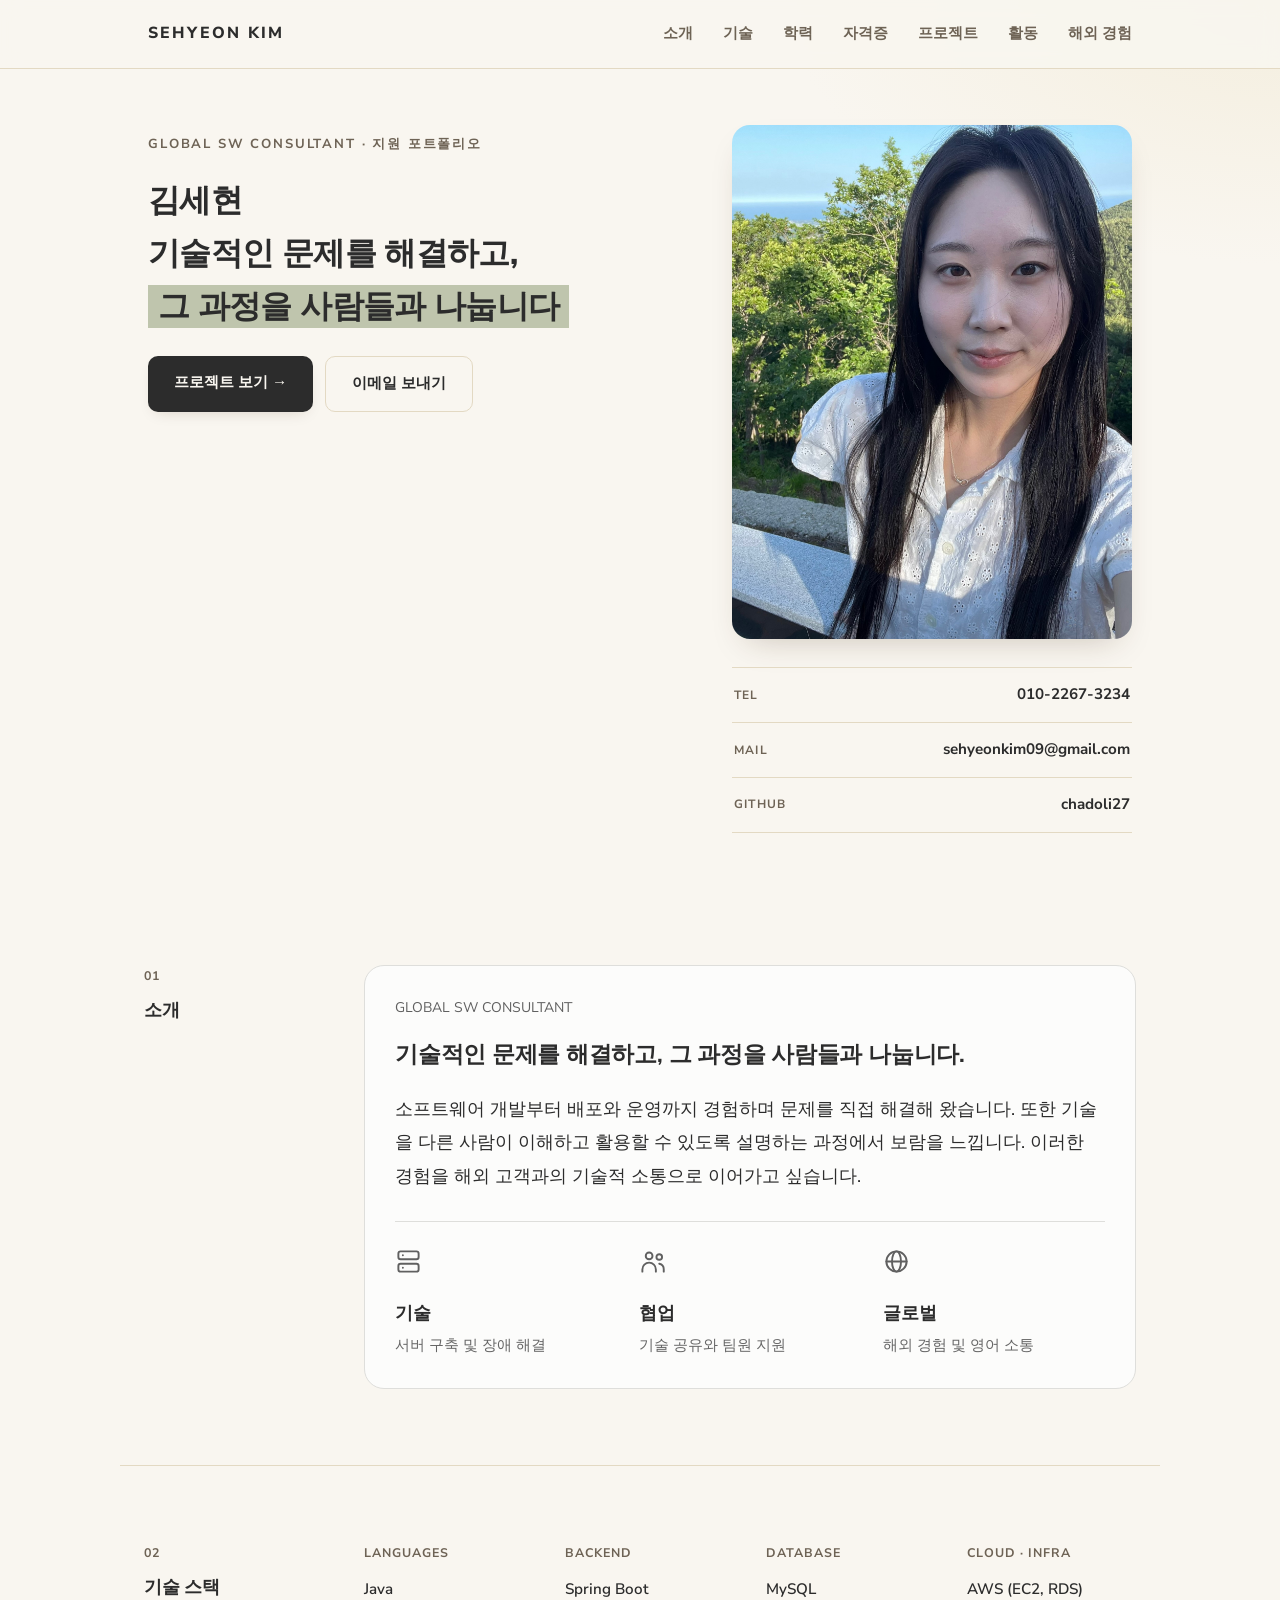
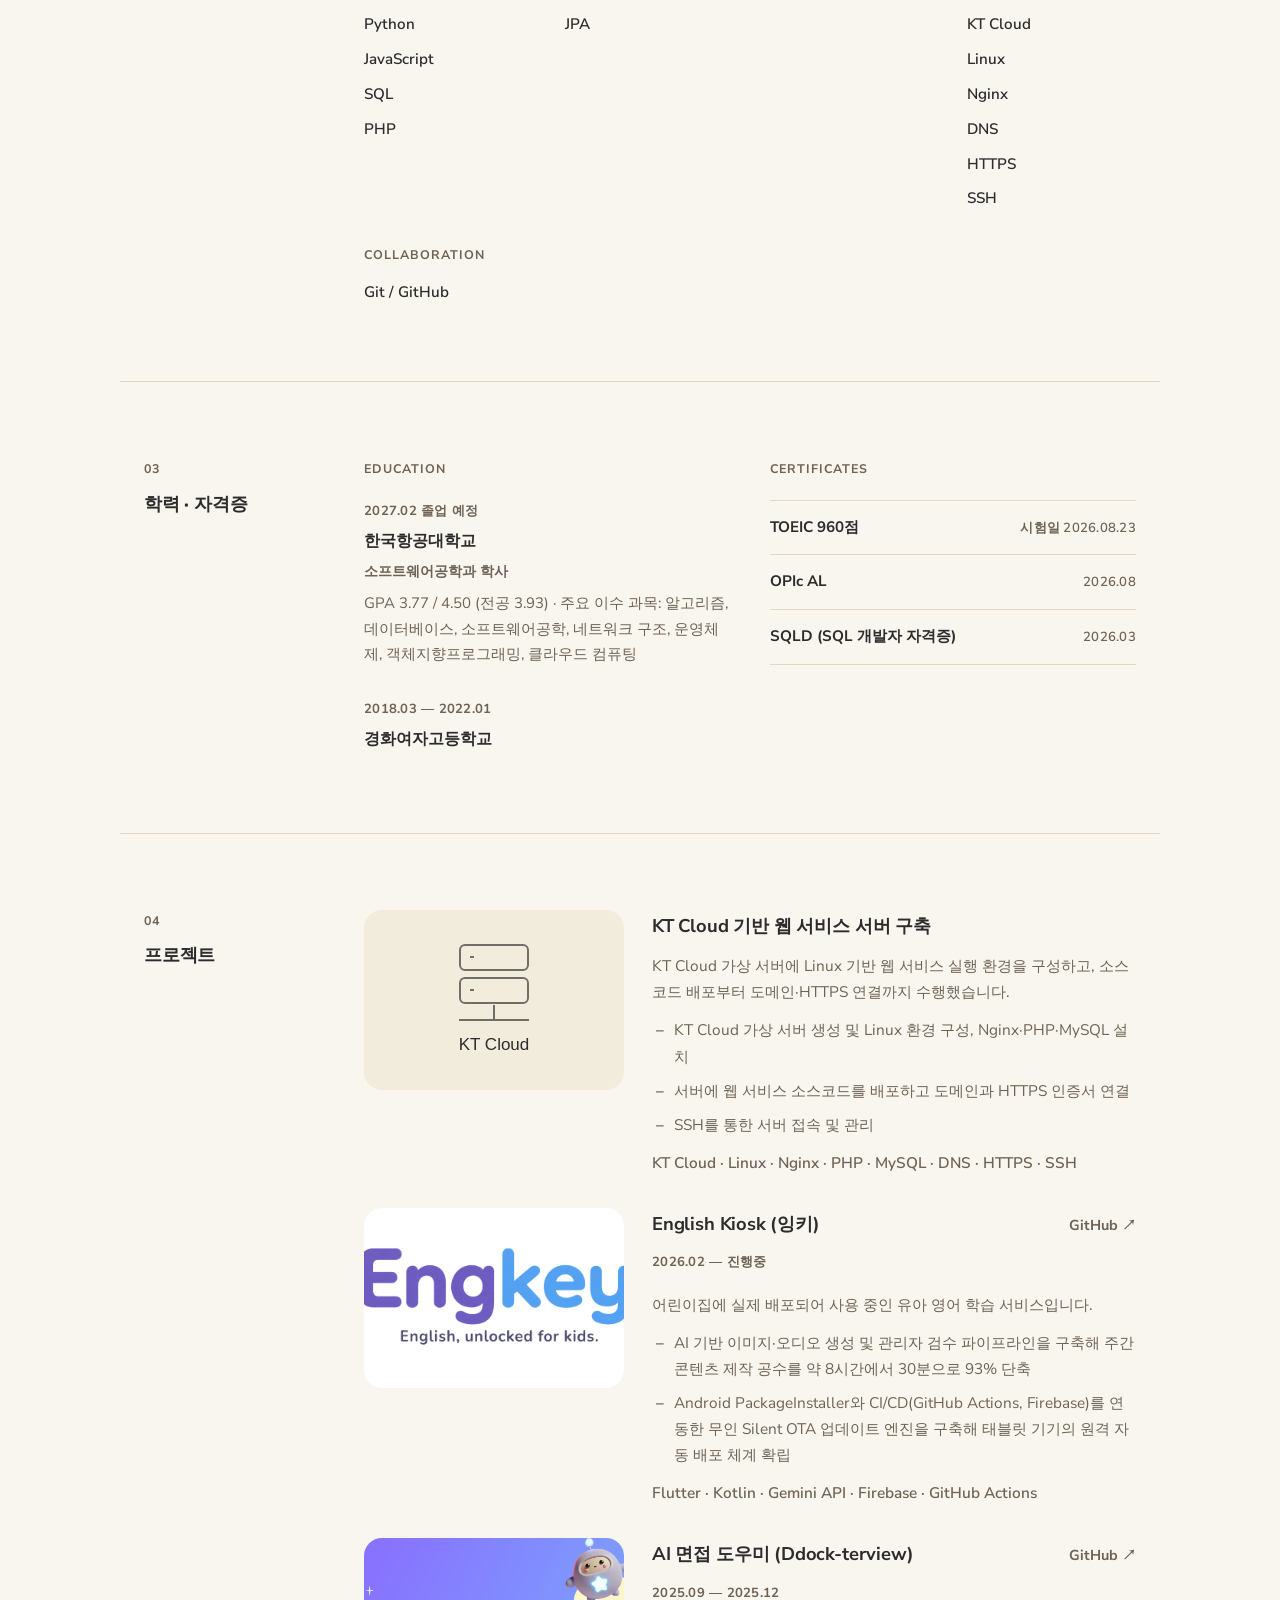
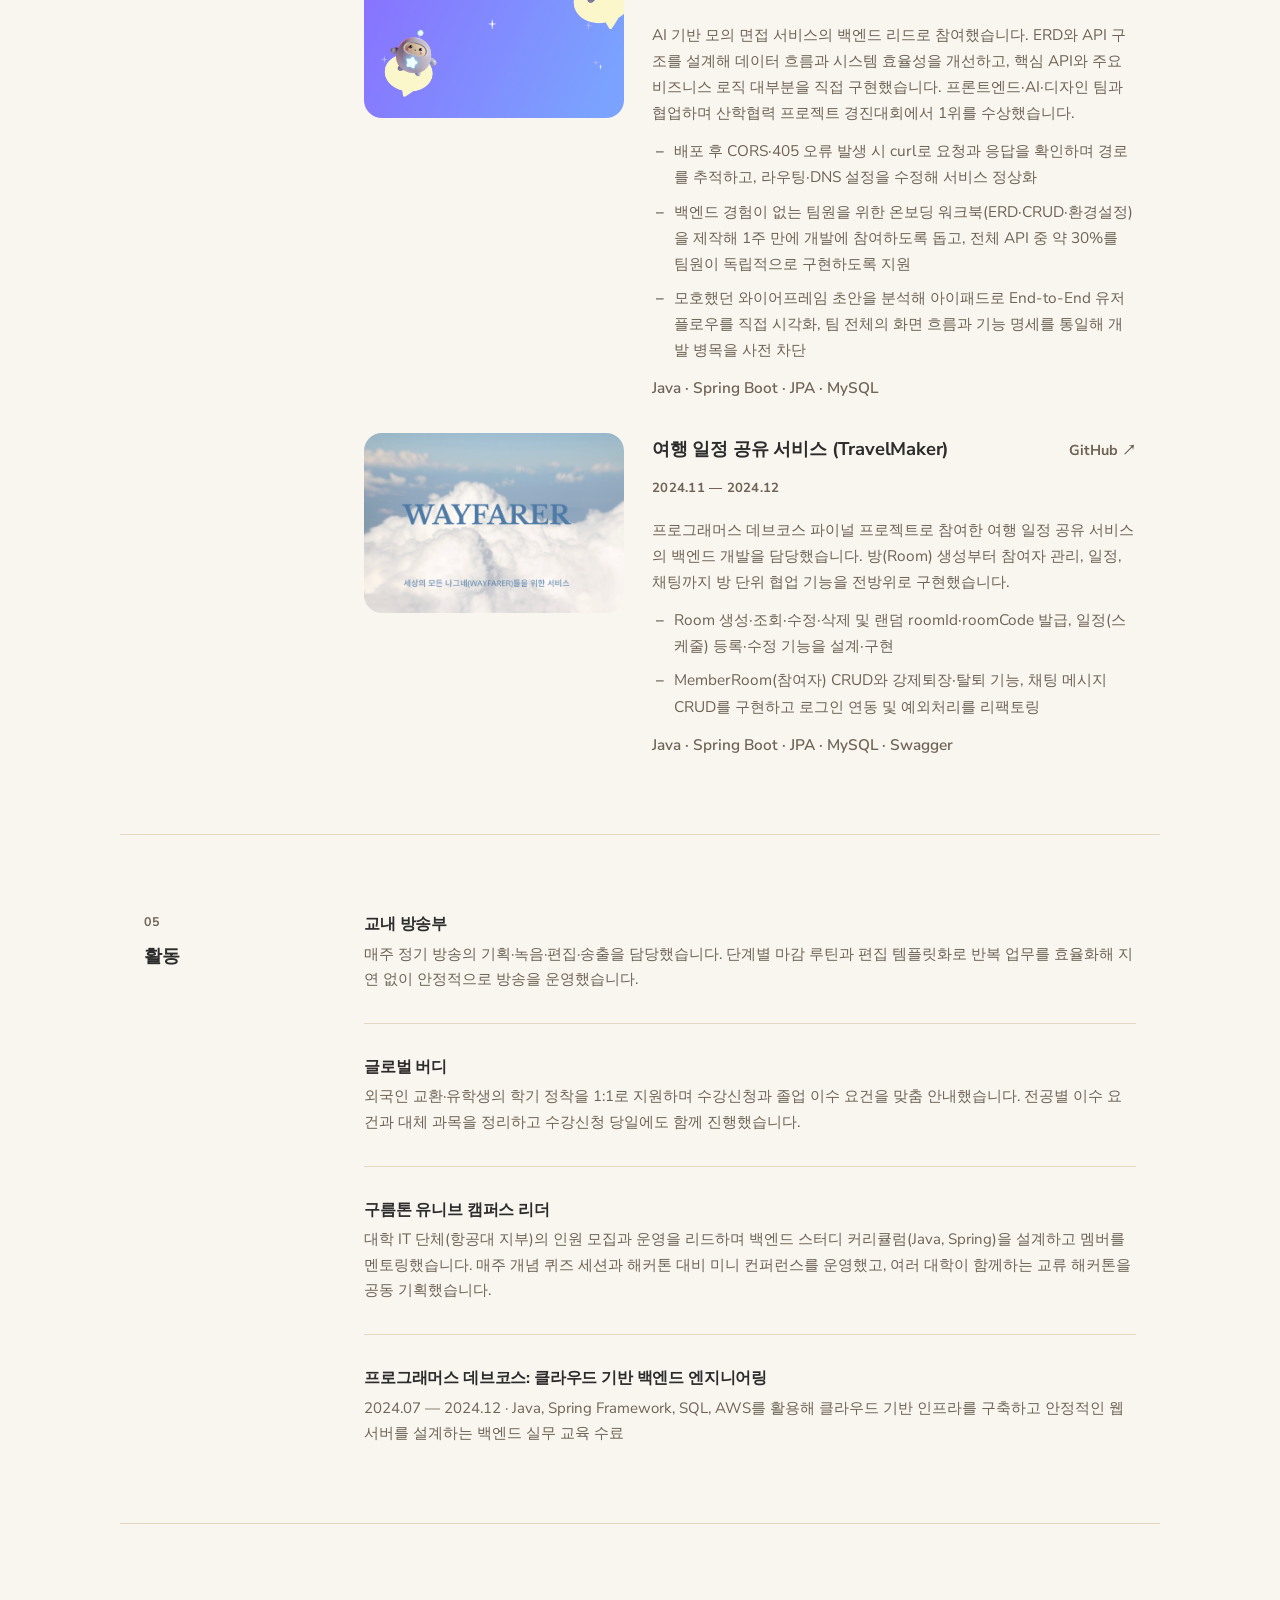
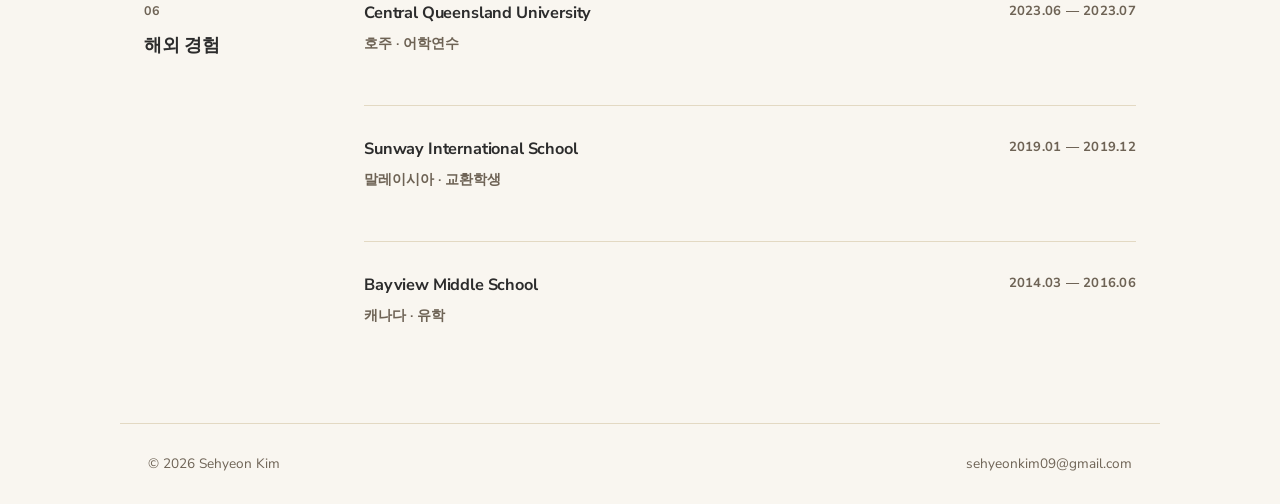
==== fasoo.html @ a84dbda3 "Add KT Cloud server project and prioritize support experience" ====
<!DOCTYPE html>
<html lang="ko">
<head>
<meta charset="UTF-8">
<meta name="viewport" content="width=device-width, initial-scale=1.0">
<title>김세현 | 글로벌 SW컨설턴트 지원 포트폴리오</title>
<meta name="description" content="김세현의 서비스 운영, 장애 해결, 기술 문서화 경험을 소개합니다.">
<meta name="theme-color" content="#F9F6F0">
<link rel="preconnect" href="https://fonts.googleapis.com">
<link rel="preconnect" href="https://fonts.gstatic.com" crossorigin>
<link href="https://fonts.googleapis.com/css2?family=Fraunces:opsz,wght@9..144,400;9..144,500;9..144,600;9..144,700&family=Nunito+Sans:opsz,wght@6..12,400;6..12,600;6..12,700;6..12,800&display=swap" rel="stylesheet">
<link rel="stylesheet" href="css/style.css">
<style>
.hero h1.fasoo-headline { font-size: clamp(1.45rem, 2.5vw, 2rem); line-height: 1.65; word-break: keep-all; }
.fasoo-intro-card { border: 1px solid #dededb; border-radius: 20px; padding: 30px; background: #fcfcfb; }
.fasoo-intro-eyebrow { color: #606060; font-size: 14px; margin: 0 0 18px; }
.fasoo-intro-card h3 { font-size: 23px; line-height: 1.55; margin: 0 0 20px; }
.fasoo-intro-copy { font-size: 18px; line-height: 1.85; margin: 0; }
.fasoo-intro-features { display: grid; grid-template-columns: repeat(3, 1fr); gap: 22px; border-top: 1px solid #dededb; margin-top: 28px; padding-top: 26px; }
.fasoo-intro-features svg { width: 27px; height: 27px; color: #606060; margin-bottom: 14px; }
.fasoo-intro-features h4 { font-size: 18px; margin: 0 0 4px; }
.fasoo-intro-features p { color: #666; font-size: 15px; margin: 0; }
@media (max-width: 600px) {
  .fasoo-intro-card { padding: 22px; }
  .fasoo-intro-card h3 { font-size: 20px; }
  .fasoo-intro-copy { font-size: 16px; }
  .fasoo-intro-features { grid-template-columns: 1fr; gap: 22px; }
  .fasoo-intro-features svg { margin-bottom: 8px; }
}
</style>
</head>
<body>

<header class="site-header">
  <nav class="nav container">
    <a href="#top" class="logo">Sehyeon Kim</a>
    <button class="nav-toggle" id="navToggle" aria-label="메뉴 열기" aria-expanded="false">
      <span></span><span></span><span></span>
    </button>
    <ul class="nav-links" id="navLinks">
      <li><a href="#about">소개</a></li>
      <li><a href="#skills">기술</a></li>
      <li><a href="#education">학력</a></li>
      <li><a href="#certifications">자격증</a></li>
      <li><a href="#projects">프로젝트</a></li>
      
      <li><a href="#activities">활동</a></li>
      <li><a href="#global">해외 경험</a></li>
    </ul>
  </nav>
</header>

<main>

  <section id="top" class="hero container">
    <div class="hero-content">
      <p class="hero-eyebrow">Global SW Consultant · 지원 포트폴리오</p>
      <h1 class="fasoo-headline">김세현<br>기술적인 문제를 해결하고,<br><span class="highlight">그 과정을 사람들과 나눕니다</span></h1>
      <div class="hero-cta">
        <a href="#projects" class="btn btn-primary">프로젝트 보기 →</a>
        <a href="mailto:sehyeonkim09@gmail.com" class="btn btn-outline">이메일 보내기</a>
      </div>
    </div>
    <div class="hero-side">
      <div class="hero-photo" style="aspect-ratio: auto;">
        <img src="assets/profile-fasoo.jpg" alt="김세현 프로필 사진" loading="eager" style="display: block; width: 100%; height: auto;">
      </div>
      <ul class="hero-info-list">
        <li>
          <span class="info-label">Tel</span>
          <span class="info-value"><a href="tel:010-2267-3234">010-2267-3234</a></span>
        </li>
        <li>
          <span class="info-label">Mail</span>
          <span class="info-value"><a href="mailto:sehyeonkim09@gmail.com">sehyeonkim09@gmail.com</a></span>
        </li>
        <li>
          <span class="info-label">GitHub</span>
          <span class="info-value"><a href="https://github.com/chadoli27" target="_blank" rel="noopener">chadoli27</a></span>
        </li>
      </ul>
    </div>
  </section>

  <section id="about" class="section container">
    <div class="section-grid">
      <div class="section-head">
        <span class="section-num">01</span>
        <h2 class="section-title">소개</h2>
      </div>
      <div class="section-body">
        <div class="fasoo-intro-card">
          <p class="fasoo-intro-eyebrow">GLOBAL SW CONSULTANT</p>
          <h3>기술적인 문제를 해결하고, 그 과정을 사람들과 나눕니다.</h3>
          <p class="fasoo-intro-copy">소프트웨어 개발부터 배포와 운영까지 경험하며 문제를 직접 해결해 왔습니다. 또한 기술을 다른 사람이 이해하고 활용할 수 있도록 설명하는 과정에서 보람을 느낍니다. 이러한 경험을 해외 고객과의 기술적 소통으로 이어가고 싶습니다.</p>
          <div class="fasoo-intro-features"><div><svg viewBox="0 0 24 24" fill="none" stroke="currentColor" stroke-width="1.7" stroke-linecap="round" stroke-linejoin="round" aria-hidden="true"><rect x="3" y="3" width="18" height="7" rx="2"/><rect x="3" y="14" width="18" height="7" rx="2"/><path d="M7 6.5h.01M7 17.5h.01"/></svg><h4>기술</h4><p>서버 구축 및 장애 해결</p></div><div><svg viewBox="0 0 24 24" fill="none" stroke="currentColor" stroke-width="1.7" stroke-linecap="round" stroke-linejoin="round" aria-hidden="true"><circle cx="9" cy="7" r="3"/><path d="M3 21v-2a6 6 0 0 1 12 0v2"/><circle cx="18" cy="8" r="2.5"/><path d="M18 14a5 5 0 0 1 4 5v2"/></svg><h4>협업</h4><p>기술 공유와 팀원 지원</p></div><div><svg viewBox="0 0 24 24" fill="none" stroke="currentColor" stroke-width="1.7" stroke-linecap="round" stroke-linejoin="round" aria-hidden="true"><circle cx="12" cy="12" r="9"/><ellipse cx="12" cy="12" rx="4" ry="9"/><path d="M3 12h18"/></svg><h4>글로벌</h4><p>해외 경험 및 영어 소통</p></div></div>
        </div>
      </div>
    </div>
  </section>

  <section id="skills" class="section container">
    <div class="section-grid">
      <div class="section-head">
        <span class="section-num">02</span>
        <h2 class="section-title">기술 스택</h2>
      </div>
      <div class="section-body">
        <div class="skills-columns">
          <div class="skills-category">
            <h3 class="skills-category-title">Languages</h3>
            <ul class="skills-list">
              <li>Java</li>
              <li>Python</li>
              <li>JavaScript</li>
              <li>SQL</li>
              <li>PHP</li>
            </ul>
          </div>

          <div class="skills-category">
            <h3 class="skills-category-title">Backend</h3>
            <ul class="skills-list">
              <li>Spring Boot</li>
              <li>JPA</li>
            </ul>
          </div>

          <div class="skills-category">
            <h3 class="skills-category-title">Database</h3>
            <ul class="skills-list">
              <li>MySQL</li>
            </ul>
          </div>

          <div class="skills-category">
            <h3 class="skills-category-title">Cloud · Infra</h3>
            <ul class="skills-list">
              <li>AWS (EC2, RDS)</li>
              <li>KT Cloud</li>
              <li>Linux</li>
              <li>Nginx</li>
              <li>DNS</li>
              <li>HTTPS</li>
              <li>SSH</li>
            </ul>
          </div>

          <div class="skills-category">
            <h3 class="skills-category-title">Collaboration</h3>
            <ul class="skills-list">
              <li>Git / GitHub</li>
            </ul>
          </div>
        </div>
      </div>
    </div>
  </section>

  <section id="education" class="section container">
    <div class="section-grid">
      <div class="section-head">
        <span class="section-num">03</span>
        <h2 class="section-title">학력 · 자격증</h2>
      </div>
      <div class="section-body">
        <div class="two-col-grid">
          <div class="two-col-item">
            <h3 class="subsection-title">Education</h3>
            <ul class="simple-list">
              <li class="simple-item">
                <div class="item-date">2027.02 졸업 예정</div>
                <h4>한국항공대학교</h4>
                <p class="item-role">소프트웨어공학과 학사</p>
                <p>GPA 3.77 / 4.50 (전공 3.93) · 주요 이수 과목: 알고리즘, 데이터베이스, 소프트웨어공학, 네트워크 구조, 운영체제, 객체지향프로그래밍, 클라우드 컴퓨팅</p>
              </li>
              <li class="simple-item">
                <div class="item-date">2018.03 — 2022.01</div>
                <h4>경화여자고등학교</h4>
              </li>
            </ul>
          </div>

          <div id="certifications" class="two-col-item">
            <h3 class="subsection-title">Certificates</h3>
            <ul class="cert-list">
              <li>
                <span>TOEIC 960점</span>
                <span class="item-date">시험일 2026.08.23</span>
              </li>
              <li>
                <span>OPIc AL</span>
                <span class="item-date">2026.08</span>
              </li>
              <li>
                <span>SQLD (SQL 개발자 자격증)</span>
                <span class="item-date">2026.03</span>
              </li>
            </ul>
          </div>
        </div>
      </div>
    </div>
  </section>

  <section id="projects" class="section container">
    <div class="section-grid">
      <div class="section-head">
        <span class="section-num">04</span>
        <h2 class="section-title">프로젝트</h2>
      </div>
      <div class="section-body">
        <div class="project-grid">

          <article class="project-card">
            <div class="project-thumb">
              <svg viewBox="0 0 260 180" width="100%" height="100%" role="img" aria-label="KT Cloud 웹 서비스 서버 구축">
                <g fill="none" stroke="currentColor" stroke-width="2" opacity=".65">
                  <rect x="96" y="35" width="68" height="25" rx="5"/><rect x="96" y="68" width="68" height="25" rx="5"/>
                  <path d="M106 47h4m-4 33h4M130 95v15m-35 0h70"/>
                </g>
                <text x="130" y="140" text-anchor="middle" fill="currentColor" font-family="sans-serif" font-size="17">KT Cloud</text>
              </svg>
            </div>
            <div class="project-body">
              <div class="project-head">
                <h3>KT Cloud 기반 웹 서비스 서버 구축</h3>
              </div>
              <p>KT Cloud 가상 서버에 Linux 기반 웹 서비스 실행 환경을 구성하고, 소스코드 배포부터 도메인·HTTPS 연결까지 수행했습니다.</p>
              <ul class="detail-list">
                <li>KT Cloud 가상 서버 생성 및 Linux 환경 구성, Nginx·PHP·MySQL 설치</li>
                <li>서버에 웹 서비스 소스코드를 배포하고 도메인과 HTTPS 인증서 연결</li>
                <li>SSH를 통한 서버 접속 및 관리</li>
              </ul>
              <p class="project-tags">KT Cloud · Linux · Nginx · PHP · MySQL · DNS · HTTPS · SSH</p>
            </div>
          </article>


          <article class="project-card">
            <div class="project-thumb">
              <img src="assets/잉키로고.png" alt="Engkey(잉키) 로고" loading="lazy">
            </div>
            <div class="project-body">
              <div class="project-head">
                <h3>English Kiosk (잉키)</h3>
                <a href="https://github.com/skim170/ENGLISH-KIOSK" class="project-link" target="_blank" rel="noopener">GitHub ↗</a>
              </div>
              <span class="item-date">2026.02 — 진행중</span>
              <p>
                어린이집에 실제 배포되어 사용 중인 유아 영어 학습 서비스입니다.
              </p>
              <ul class="detail-list">
                <li>AI 기반 이미지·오디오 생성 및 관리자 검수 파이프라인을 구축해 주간 콘텐츠 제작 공수를 약 8시간에서 30분으로 93% 단축</li>
                <li>Android PackageInstaller와 CI/CD(GitHub Actions, Firebase)를 연동한 무인 Silent OTA 업데이트 엔진을 구축해 태블릿 기기의 원격 자동 배포 체계 확립</li>
              </ul>
              <p class="project-tags">Flutter · Kotlin · Gemini API · Firebase · GitHub Actions</p>
            </div>
          </article>

          <article class="project-card">
            <div class="project-thumb">
              <img src="assets/똑터뷰썸네일.png" alt="Ddock-terview" loading="lazy">
            </div>
            <div class="project-body">
              <div class="project-head">
                <h3>AI 면접 도우미 (Ddock-terview)</h3>
                <a href="https://github.com/AI-interview-kau/ddock-terview-backend" class="project-link" target="_blank" rel="noopener">GitHub ↗</a>
              </div>
              <span class="item-date">2025.09 — 2025.12</span>
              <p>
                AI 기반 모의 면접 서비스의 백엔드 리드로 참여했습니다. ERD와 API 구조를 설계해 데이터 흐름과 시스템 효율성을 개선하고,
                핵심 API와 주요 비즈니스 로직 대부분을 직접 구현했습니다. 프론트엔드·AI·디자인 팀과 협업하며 산학협력 프로젝트 경진대회에서 1위를 수상했습니다.
              </p>
              <ul class="detail-list">
                <li>배포 후 CORS·405 오류 발생 시 curl로 요청과 응답을 확인하며 경로를 추적하고, 라우팅·DNS 설정을 수정해 서비스 정상화</li>
                <li>백엔드 경험이 없는 팀원을 위한 온보딩 워크북(ERD·CRUD·환경설정)을 제작해 1주 만에 개발에 참여하도록 돕고, 전체 API 중 약 30%를 팀원이 독립적으로 구현하도록 지원</li>
                <li>모호했던 와이어프레임 초안을 분석해 아이패드로 End-to-End 유저플로우를 직접 시각화, 팀 전체의 화면 흐름과 기능 명세를 통일해 개발 병목을 사전 차단</li>
              </ul>
              <p class="project-tags">Java · Spring Boot · JPA · MySQL</p>
            </div>
          </article>

          <article class="project-card">
            <div class="project-thumb">
              <img src="assets/travelmaker-thumb.png" alt="TravelMaker" loading="lazy">
            </div>
            <div class="project-body">
              <div class="project-head">
                <h3>여행 일정 공유 서비스 (TravelMaker)</h3>
                <a href="https://github.com/prgrms-web-devcourse-final-project/WEB1_2_TravelMaker_BE" class="project-link" target="_blank" rel="noopener">GitHub ↗</a>
              </div>
              <span class="item-date">2024.11 — 2024.12</span>
              <p>
                프로그래머스 데브코스 파이널 프로젝트로 참여한 여행 일정 공유 서비스의 백엔드 개발을 담당했습니다.
                방(Room) 생성부터 참여자 관리, 일정, 채팅까지 방 단위 협업 기능을 전방위로 구현했습니다.
              </p>
              <ul class="detail-list">
                <li>Room 생성·조회·수정·삭제 및 랜덤 roomId·roomCode 발급, 일정(스케줄) 등록·수정 기능을 설계·구현</li>
                <li>MemberRoom(참여자) CRUD와 강제퇴장·탈퇴 기능, 채팅 메시지 CRUD를 구현하고 로그인 연동 및 예외처리를 리팩토링</li>
              </ul>
              <p class="project-tags">Java · Spring Boot · JPA · MySQL · Swagger</p>
            </div>
          </article>

        </div>
      </div>
    </div>
  </section>



  <section id="activities" class="section container">
    <div class="section-grid">
      <div class="section-head">
        <span class="section-num">05</span>
        <h2 class="section-title">활동</h2>
      </div>
      <div class="section-body">
        <ul class="simple-list divided">
          <li class="simple-item">
            <h3>교내 방송부</h3>
            <p>매주 정기 방송의 기획·녹음·편집·송출을 담당했습니다. 단계별 마감 루틴과 편집 템플릿화로 반복 업무를 효율화해 지연 없이 안정적으로 방송을 운영했습니다.</p>
          </li>
          <li class="simple-item">
            <h3>글로벌 버디</h3>
            <p>외국인 교환·유학생의 학기 정착을 1:1로 지원하며 수강신청과 졸업 이수 요건을 맞춤 안내했습니다. 전공별 이수 요건과 대체 과목을 정리하고 수강신청 당일에도 함께 진행했습니다.</p>
          </li>

          <li class="simple-item">
            <h3>구름톤 유니브 캠퍼스 리더</h3>
            <p>대학 IT 단체(항공대 지부)의 인원 모집과 운영을 리드하며 백엔드 스터디 커리큘럼(Java, Spring)을 설계하고 멤버를 멘토링했습니다. 매주 개념 퀴즈 세션과 해커톤 대비 미니 컨퍼런스를 운영했고, 여러 대학이 함께하는 교류 해커톤을 공동 기획했습니다.</p>
          </li>
          <li class="simple-item">
            <h3>프로그래머스 데브코스: 클라우드 기반 백엔드 엔지니어링</h3>
            <p>2024.07 — 2024.12 · Java, Spring Framework, SQL, AWS를 활용해 클라우드 기반 인프라를 구축하고 안정적인 웹 서버를 설계하는 백엔드 실무 교육 수료</p>
          </li>
        </ul>
      </div>
    </div>
  </section>

  <section id="global" class="section container">
    <div class="section-grid">
      <div class="section-head">
        <span class="section-num">06</span>
        <h2 class="section-title">해외 경험</h2>
      </div>
      <div class="section-body">
        <ul class="simple-list divided">
          <li class="simple-item">
            <div class="item-head">
              <div>
                <h3>Central Queensland University</h3>
                <p class="item-role">호주 · 어학연수</p>
              </div>
              <span class="item-date">2023.06 — 2023.07</span>
            </div>
          </li>
          <li class="simple-item">
            <div class="item-head">
              <div>
                <h3>Sunway International School</h3>
                <p class="item-role">말레이시아 · 교환학생</p>
              </div>
              <span class="item-date">2019.01 — 2019.12</span>
            </div>
          </li>
          <li class="simple-item">
            <div class="item-head">
              <div>
                <h3>Bayview Middle School</h3>
                <p class="item-role">캐나다 · 유학</p>
              </div>
              <span class="item-date">2014.03 — 2016.06</span>
            </div>
          </li>
        </ul>
      </div>
    </div>
  </section>

</main>

<footer class="site-footer container">
  <p>&copy; <span id="year"></span> Sehyeon Kim</p>
  <a href="mailto:sehyeonkim09@gmail.com">sehyeonkim09@gmail.com</a>
</footer>

<script src="js/script.js"></script>
</body>
</html>
---- css/style.css ----
:root {
  /* Organic Modern & Botanical palette */
  --bg: #F9F6F0;             /* oatmeal / ivory */
  --bg-soft: #F2ECDD;        /* deeper oatmeal for alt surfaces */
  --card-bg: #FFFEFA;
  --wood: #8B5A2B;           /* oak / walnut */
  --wood-dark: #6B4420;
  --wood-deep: #40290F;      /* deep walnut for footer */
  --sage: #556B2F;           /* olive / sage */
  --sage-light: #77874A;
  --text: #2C2C2C;           /* charcoal */
  --text-muted: #6E6355;     /* warm charcoal-brown for secondary text */
  --border: #E3D9C3;         /* warm tan hairline */
  --cream: #FBF8F1;
  --shadow: 0 14px 34px -16px rgba(64, 41, 15, 0.28);
  --shadow-sm: 0 6px 16px -8px rgba(64, 41, 15, 0.22);
  --radius-lg: 24px;
  --radius: 18px;
  --radius-sm: 10px;
  --max-width: 1040px;
  --font-serif: "Fraunces", "Noto Serif KR", ui-serif, Georgia, serif;
  --font-sans: "Nunito Sans", "Pretendard", -apple-system, BlinkMacSystemFont, "Segoe UI", Roboto, sans-serif;
}

* { box-sizing: border-box; }

html { scroll-behavior: smooth; }

body {
  margin: 0;
  font-family: var(--font-sans);
  background:
    radial-gradient(1100px 520px at 12% -8%, #FDFAF3 0%, transparent 60%),
    radial-gradient(900px 480px at 100% 0%, #F4EEDE 0%, transparent 55%),
    var(--bg);
  color: var(--text);
  line-height: 1.7;
  -webkit-font-smoothing: antialiased;
}

::selection {
  background: var(--sage);
  color: var(--cream);
}

::-webkit-scrollbar { width: 11px; }
::-webkit-scrollbar-track { background: var(--bg); }
::-webkit-scrollbar-thumb {
  background: #D9CBA9;
  border-radius: 999px;
  border: 3px solid var(--bg);
}
::-webkit-scrollbar-thumb:hover { background: var(--wood); }

.container {
  max-width: var(--max-width);
  margin: 0 auto;
  padding: 0 28px;
}

a { color: inherit; text-decoration: none; }

h1, h2, h3 {
  font-family: var(--font-sans);
  font-weight: 700;
  letter-spacing: -0.01em;
  color: var(--text);
}

/* Header / Nav */
.site-header {
  position: sticky;
  top: 0;
  z-index: 100;
  background: color-mix(in srgb, var(--bg) 88%, transparent);
  backdrop-filter: blur(10px);
  border-bottom: 1px solid var(--border);
}

.nav {
  display: flex;
  align-items: center;
  justify-content: space-between;
  height: 68px;
}

.logo {
  font-family: var(--font-sans);
  font-weight: 800;
  font-size: 1rem;
  letter-spacing: 0.14em;
  text-transform: uppercase;
  color: var(--text);
}

.nav-links {
  list-style: none;
  display: flex;
  gap: 30px;
  margin: 0;
  padding: 0;
}

.nav-links a {
  position: relative;
  color: var(--text-muted);
  font-weight: 600;
  font-size: 0.92rem;
  padding-bottom: 3px;
  transition: color 0.2s ease;
}

.nav-links a::after {
  content: "";
  position: absolute;
  left: 0;
  right: 100%;
  bottom: -2px;
  height: 2px;
  background: var(--sage);
  border-radius: 999px;
  transition: right 0.25s ease;
}

.nav-links a:hover { color: var(--sage); }
.nav-links a:hover::after { right: 0; }

.nav-toggle {
  display: none;
  flex-direction: column;
  gap: 5px;
  background: none;
  border: none;
  cursor: pointer;
  padding: 8px;
}

.nav-toggle span {
  width: 22px;
  height: 2px;
  border-radius: 2px;
  background: var(--wood-dark);
}

/* Hero */
.hero {
  display: grid;
  grid-template-columns: minmax(0, 1fr) minmax(260px, 400px);
  align-items: start;
  gap: 56px;
  padding-top: 56px;
  padding-bottom: 56px;
}

.hero-content { max-width: 620px; padding-top: 8px; }

.hero-side {
  display: flex;
  flex-direction: column;
  gap: 28px;
}

.hero-photo {
  width: 100%;
  aspect-ratio: 4 / 5;
  border-radius: var(--radius);
  overflow: hidden;
  box-shadow: var(--shadow);
}

.hero-photo img {
  width: 100%;
  height: 100%;
  object-fit: cover;
  object-position: center 15%;
}

.hero-eyebrow {
  display: block;
  color: var(--text-muted);
  text-transform: uppercase;
  letter-spacing: 0.14em;
  font-size: 0.82rem;
  font-weight: 700;
  margin: 0 0 20px;
}

.hero h1 {
  font-family: var(--font-sans);
  font-size: clamp(2.6rem, 6vw, 4.1rem);
  font-weight: 800;
  line-height: 1.1;
  letter-spacing: -0.02em;
  margin: 0 0 22px;
}

.hero h1 .highlight {
  background: color-mix(in srgb, var(--sage) 35%, transparent);
  padding: 0 10px;
  box-decoration-break: clone;
  -webkit-box-decoration-break: clone;
}

.hero-subtitle {
  color: var(--text-muted);
  font-size: 1.05rem;
  max-width: 460px;
  margin: 0 0 32px;
}

.hero-info-list {
  list-style: none;
  margin: 0;
  padding: 0;
  border-top: 1px solid var(--border);
}

.hero-info-list li {
  display: flex;
  align-items: center;
  justify-content: space-between;
  gap: 12px;
  padding: 14px 2px;
  border-bottom: 1px solid var(--border);
}

.info-label {
  color: var(--text-muted);
  text-transform: uppercase;
  letter-spacing: 0.1em;
  font-size: 0.75rem;
  font-weight: 700;
}

.info-value {
  font-weight: 700;
  font-size: 0.95rem;
}

.info-value a { transition: color 0.2s ease; }
.info-value a:hover { color: var(--sage); }

.hero-cta {
  display: flex;
  gap: 12px;
  flex-wrap: wrap;
}

.btn {
  display: inline-block;
  padding: 14px 26px;
  border-radius: var(--radius-sm);
  font-weight: 700;
  font-size: 0.95rem;
  transition: transform 0.2s ease, background 0.2s ease, box-shadow 0.2s ease, border-color 0.2s ease;
}

.btn:hover { transform: translateY(-2px); }

.btn-primary {
  background: var(--text);
  color: var(--bg);
  box-shadow: var(--shadow-sm);
}

.btn-primary:hover {
  background: var(--wood-dark);
}

.btn-outline {
  background: transparent;
  color: var(--text);
  border: 1px solid var(--border);
}

.btn-outline:hover {
  border-color: var(--text);
}

/* Sections */
.section {
  padding: 76px 24px;
  position: relative;
}

.section + .section {
  border-top: 1px solid var(--border);
}

.section-grid {
  display: grid;
  grid-template-columns: minmax(120px, 180px) 1fr;
  gap: 40px;
  align-items: start;
}

.section-num {
  display: block;
  color: var(--text-muted);
  font-size: 0.78rem;
  font-weight: 700;
  letter-spacing: 0.1em;
  margin-bottom: 8px;
}

.section-title {
  margin: 0;
  font-size: 1.15rem;
  font-weight: 800;
}

.about-text {
  color: var(--text-muted);
  max-width: 640px;
  font-size: 1.05rem;
}

/* Skills */
.skills-columns {
  display: grid;
  grid-template-columns: repeat(auto-fit, minmax(150px, 1fr));
  gap: 32px;
  align-items: start;
}

.skills-category-title {
  font-size: 0.78rem;
  font-weight: 700;
  letter-spacing: 0.08em;
  text-transform: uppercase;
  color: var(--text-muted);
  margin: 0 0 14px;
}

.skills-list {
  list-style: none;
  display: flex;
  flex-direction: column;
  gap: 9px;
  margin: 0;
  padding: 0;
  font-weight: 600;
  font-size: 0.95rem;
  color: var(--text);
}

/* Projects */
.project-grid {
  display: flex;
  flex-direction: column;
  gap: 32px;
}

.project-card {
  display: flex;
  gap: 28px;
}

.project-thumb {
  width: 260px;
  height: 180px;
  flex-shrink: 0;
  border-radius: var(--radius);
  overflow: hidden;
  background: var(--bg-soft);
}

.project-thumb img {
  width: 100%;
  height: 100%;
  object-fit: cover;
}

.project-body {
  display: flex;
  flex-direction: column;
  gap: 12px;
  flex: 1;
  min-width: 0;
}

.project-head {
  display: flex;
  align-items: baseline;
  justify-content: space-between;
  gap: 16px;
  flex-wrap: wrap;
}

.project-head h3 {
  margin: 0;
  font-size: 1.15rem;
}

.project-link {
  font-size: 0.9rem;
  font-weight: 700;
  color: var(--text-muted);
  white-space: nowrap;
  transition: color 0.2s ease;
}

.project-link:hover { color: var(--sage); }

.project-body p {
  color: var(--text-muted);
  font-size: 0.96rem;
  margin: 0;
}

.project-tags {
  color: var(--text-muted);
  font-size: 0.86rem;
  font-weight: 600;
  margin: 4px 0 0;
}

/* Two-column layout (education & certifications) */
.two-col-grid {
  display: grid;
  grid-template-columns: repeat(auto-fit, minmax(260px, 1fr));
  gap: 40px;
  align-items: start;
}

.subsection-title {
  font-size: 0.78rem;
  font-weight: 700;
  letter-spacing: 0.08em;
  text-transform: uppercase;
  color: var(--text-muted);
  margin: 0 0 20px;
}

/* Simple list (education, experience, activities, global) */
.simple-list {
  list-style: none;
  margin: 0;
  padding: 0;
  display: flex;
  flex-direction: column;
  gap: 30px;
}

.simple-list.divided > li {
  padding-bottom: 30px;
  border-bottom: 1px solid var(--border);
}

.simple-list.divided > li:last-child {
  padding-bottom: 0;
  border-bottom: none;
}

.item-date {
  display: block;
  color: var(--text-muted);
  font-weight: 700;
  font-size: 0.82rem;
  letter-spacing: 0.02em;
  margin-bottom: 6px;
  white-space: nowrap;
}

.simple-item h3, .simple-item h4 {
  margin: 0 0 3px;
  font-size: 1.02rem;
}

.item-role {
  color: var(--text-muted);
  font-size: 0.9rem;
  margin: 0 0 8px;
  font-weight: 600;
}

.simple-item > p:not(.item-role) {
  color: var(--text-muted);
  margin: 0;
  font-size: 0.94rem;
}

.item-head {
  display: flex;
  align-items: flex-start;
  justify-content: space-between;
  gap: 16px;
  flex-wrap: wrap;
  margin-bottom: 12px;
}

.item-head .item-date { margin-bottom: 0; }

/* Certificates */
.cert-list {
  list-style: none;
  margin: 0;
  padding: 0;
  border-top: 1px solid var(--border);
}

.cert-list li {
  display: flex;
  align-items: baseline;
  justify-content: space-between;
  gap: 12px;
  padding: 14px 0;
  border-bottom: 1px solid var(--border);
  font-weight: 700;
  font-size: 0.95rem;
}

.cert-list .item-date {
  margin-bottom: 0;
  font-weight: 600;
}

.detail-list {
  color: var(--text-muted);
  font-size: 0.96rem;
  margin: 0;
  padding-left: 4px;
  list-style: none;
  display: flex;
  flex-direction: column;
  gap: 8px;
}

.detail-list li {
  padding-left: 18px;
  position: relative;
}

.detail-list li::before {
  content: "–";
  position: absolute;
  left: 0;
  top: 0;
  color: var(--text-muted);
  font-weight: 700;
}

/* Footer */
.site-footer {
  display: flex;
  align-items: center;
  justify-content: space-between;
  flex-wrap: wrap;
  gap: 12px;
  padding: 28px;
  border-top: 1px solid var(--border);
  color: var(--text-muted);
  font-size: 0.85rem;
}

.site-footer p { margin: 0; }

.site-footer a { transition: color 0.2s ease; }
.site-footer a:hover { color: var(--sage); }

/* Mobile */
@media (max-width: 640px) {
  .nav-toggle { display: flex; }

  .nav-links {
    position: absolute;
    top: 68px;
    left: 0;
    right: 0;
    background: var(--bg);
    border-bottom: 1px solid var(--border);
    flex-direction: column;
    gap: 0;
    display: none;
  }

  .nav-links.open { display: flex; }

  .nav-links li { width: 100%; }

  .nav-links a {
    display: block;
    padding: 16px 24px;
    border-top: 1px solid var(--border);
  }

  .nav-links a::after { display: none; }

  .hero {
    grid-template-columns: 1fr;
    padding-top: 32px;
    gap: 32px;
  }

  .hero-side { order: -1; }

  .hero-photo { aspect-ratio: 16 / 11; }

  .section { padding: 56px 20px; }

  .section-grid { grid-template-columns: 1fr; gap: 16px; }

  .section-head { display: flex; align-items: baseline; gap: 10px; }

  .section-num { margin-bottom: 0; }

  .project-card { flex-direction: column; }

  .project-thumb { width: 100%; height: 200px; }

  .site-footer { padding: 24px 20px; }
}
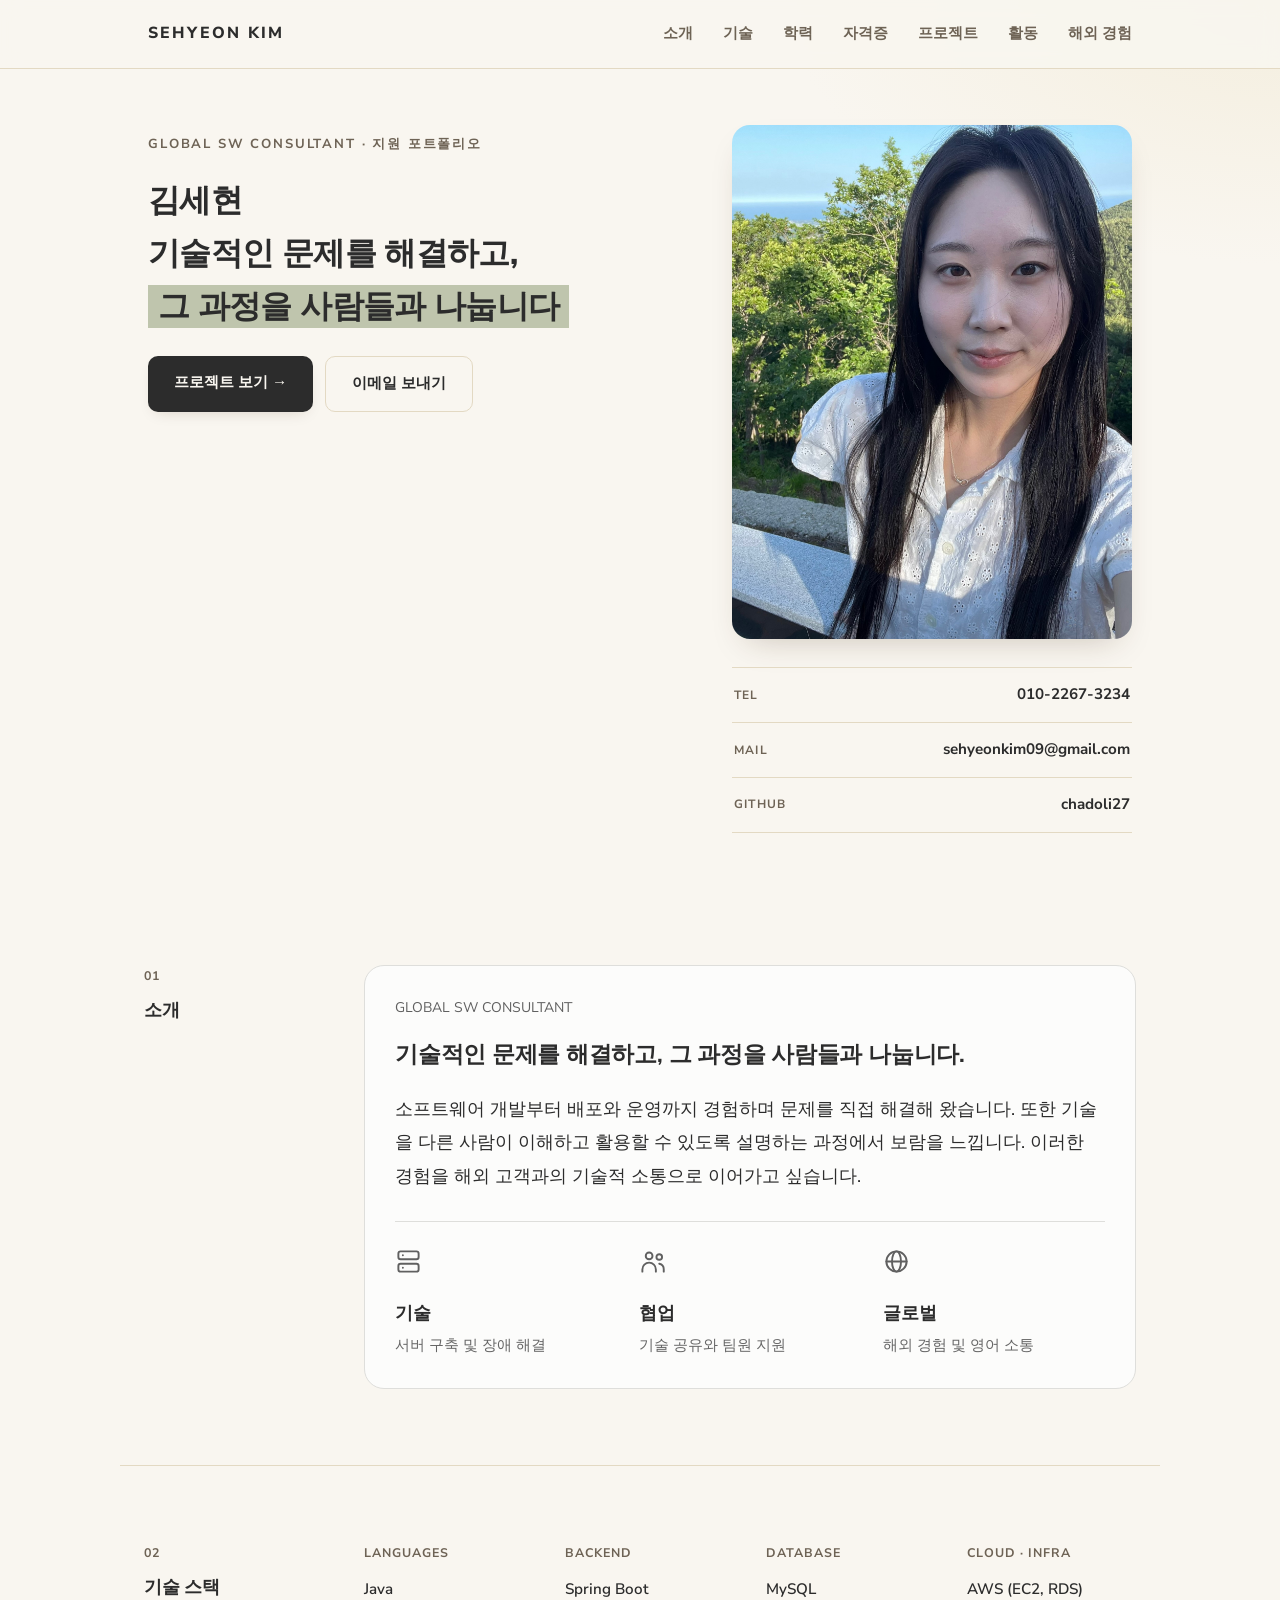
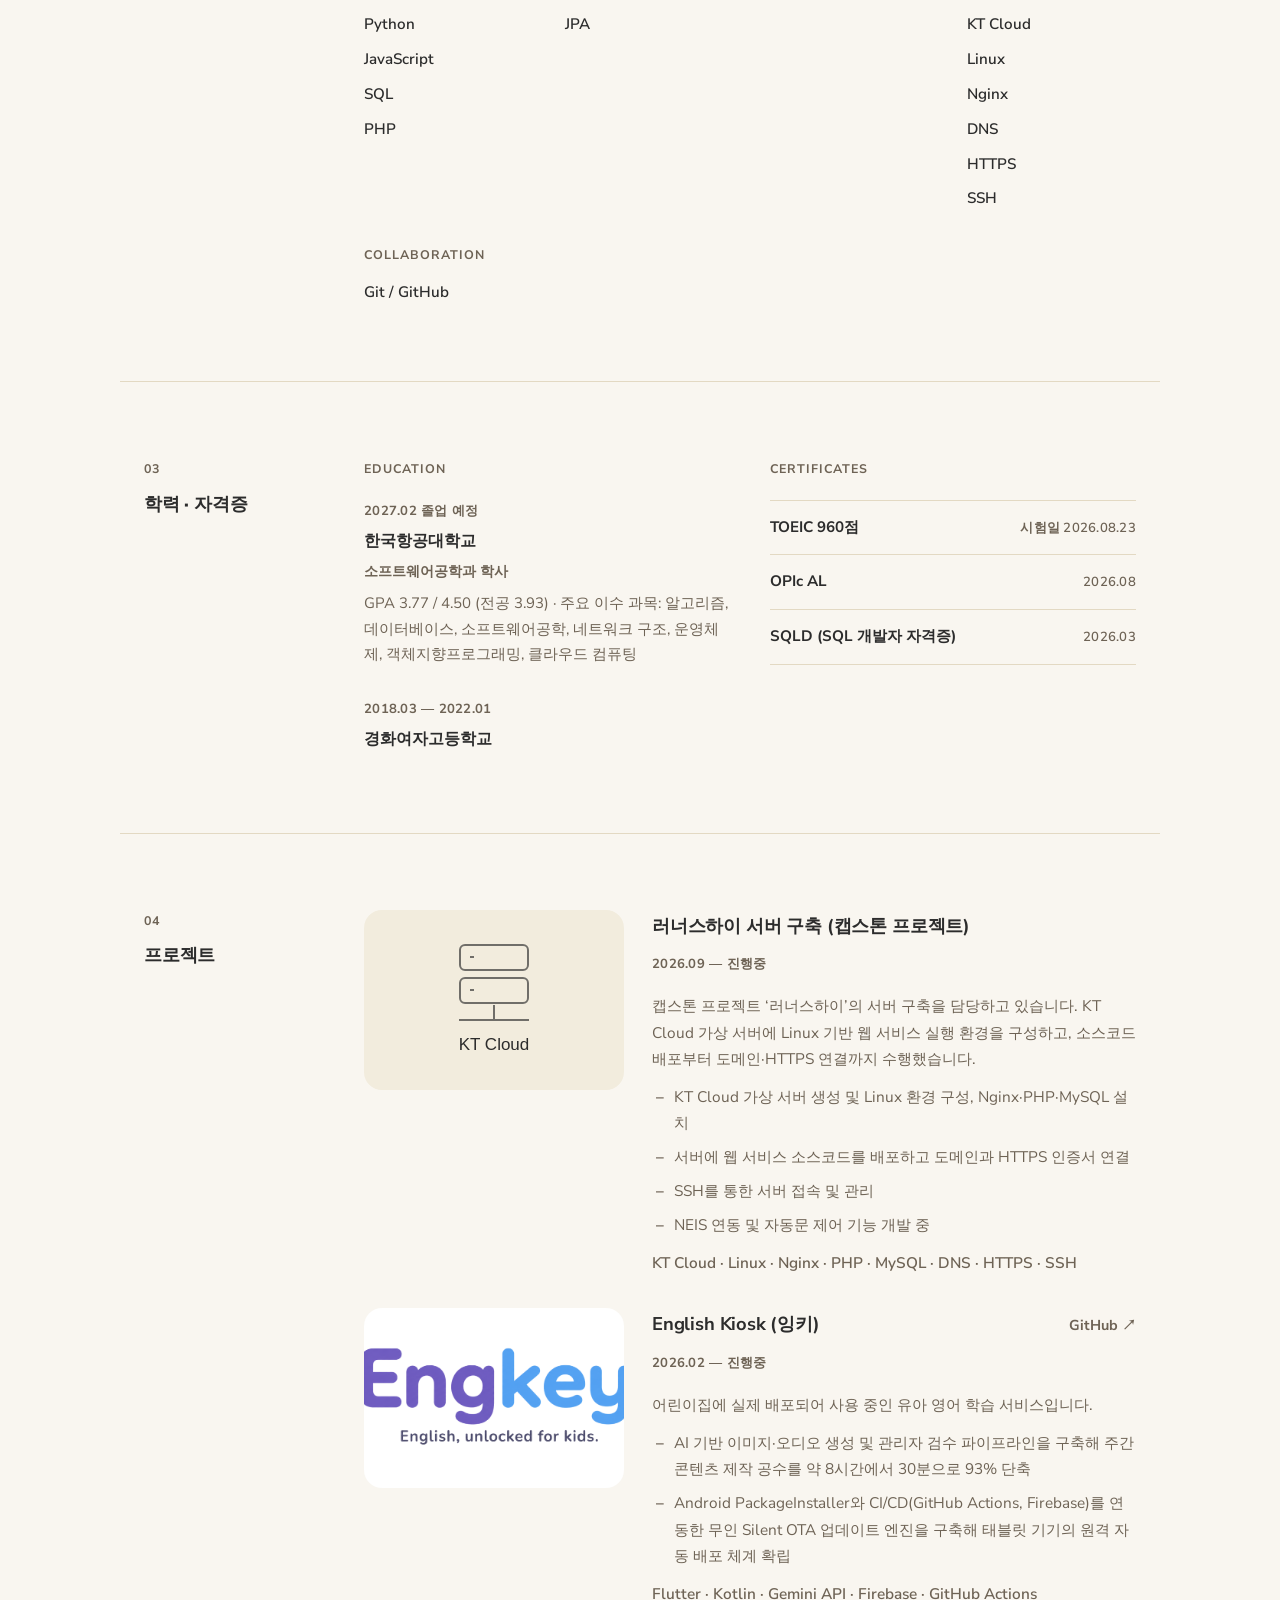
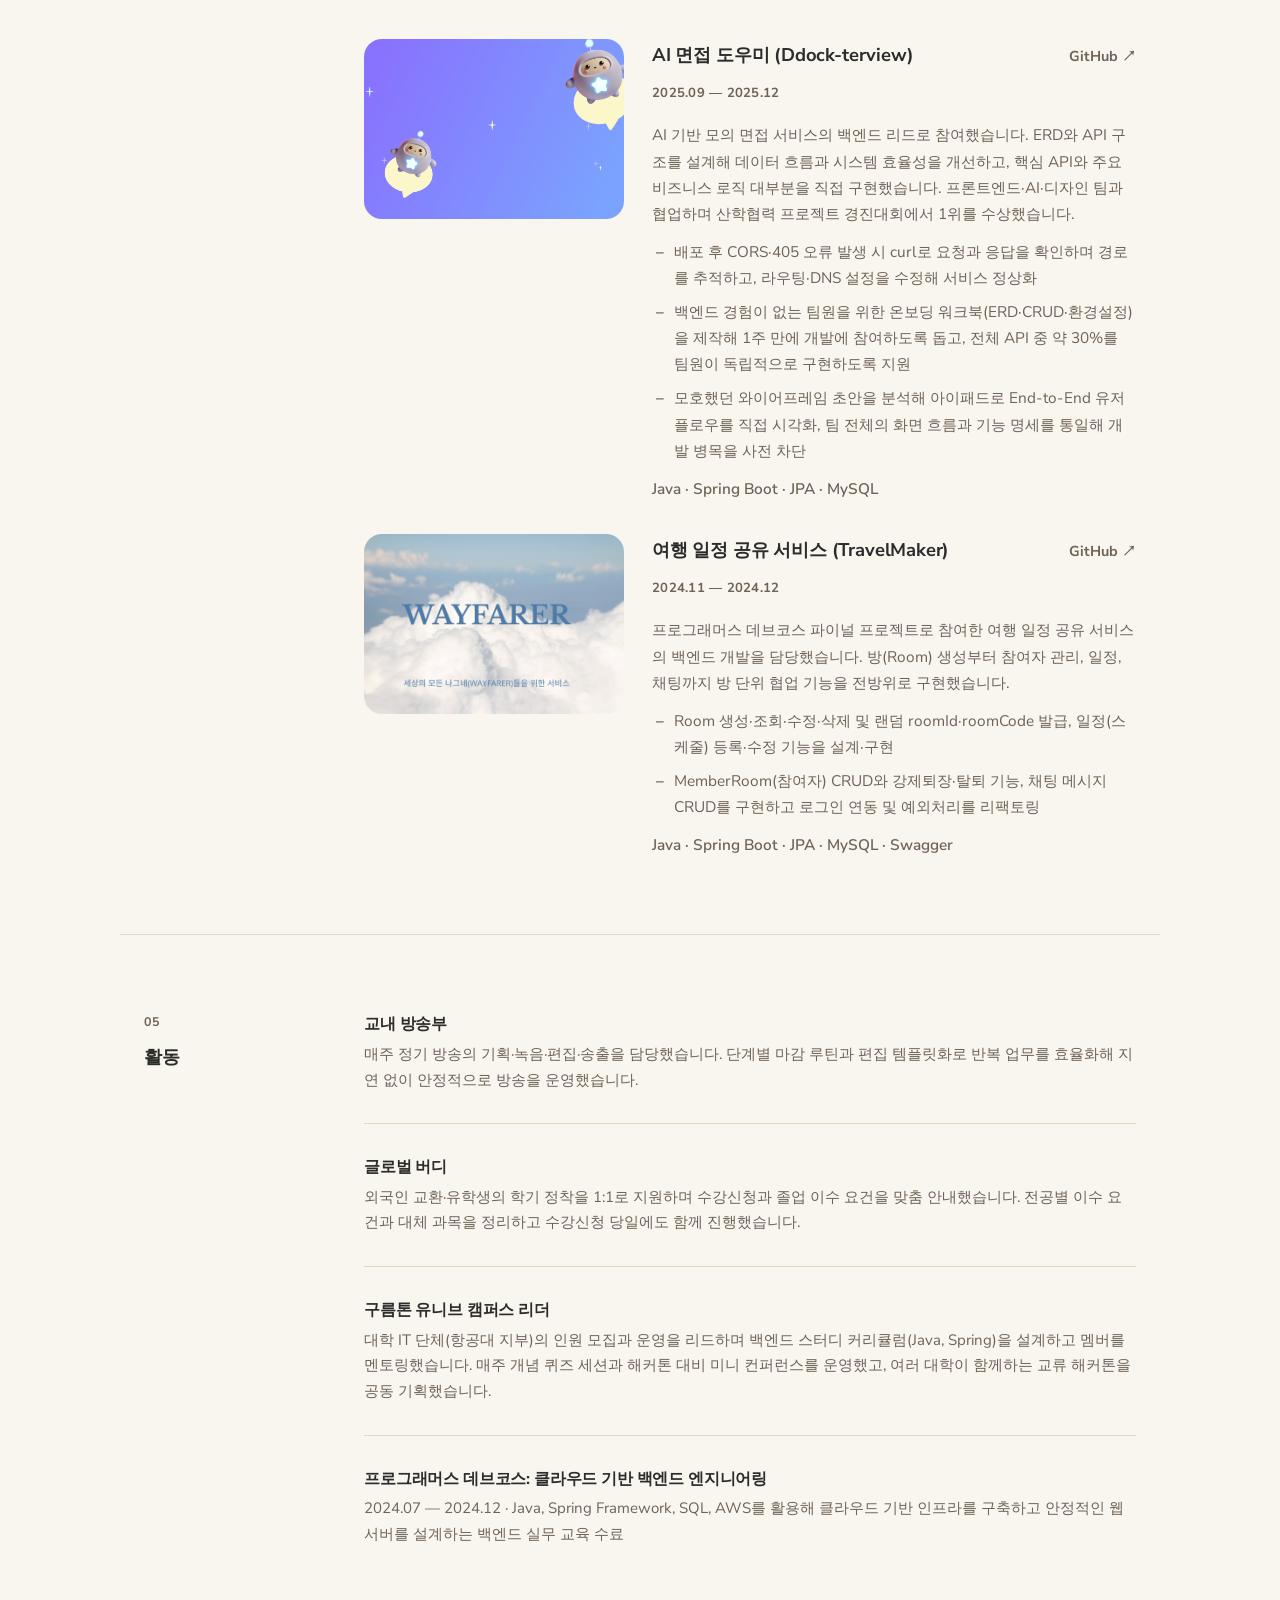
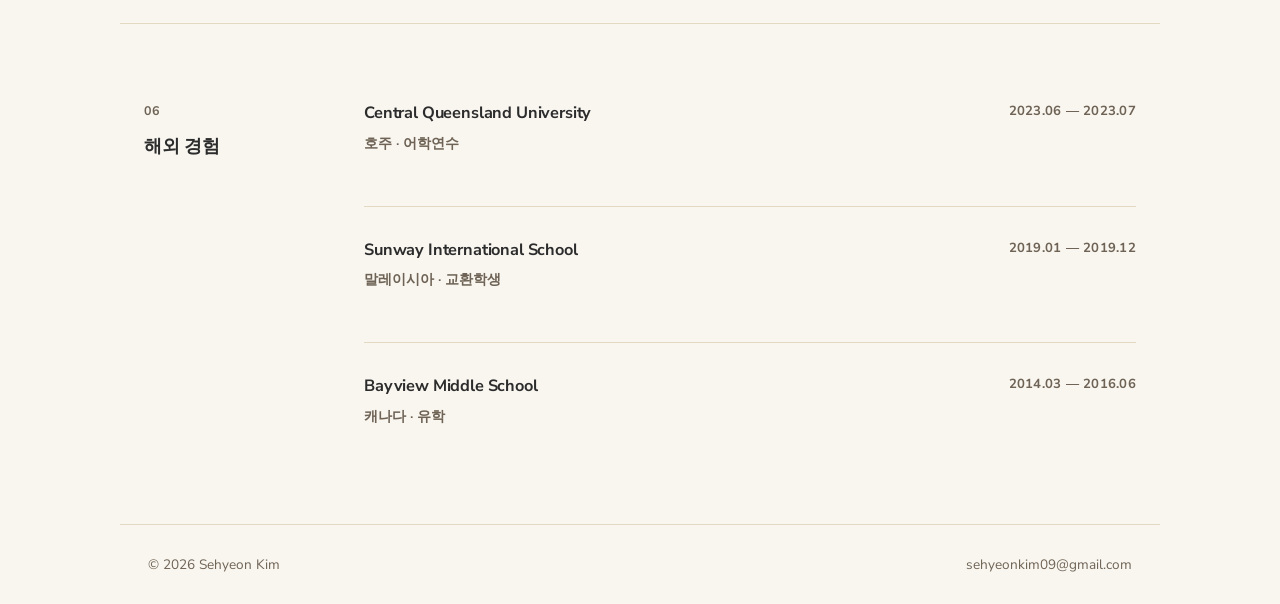
==== commit 5c2952e1: "Clarify Runners High capstone period and ongoing development" ====
--- a/fasoo.html
+++ b/fasoo.html
@@ -214,7 +214,7 @@
 
           <article class="project-card">
             <div class="project-thumb">
-              <svg viewBox="0 0 260 180" width="100%" height="100%" role="img" aria-label="KT Cloud 웹 서비스 서버 구축">
+              <svg viewBox="0 0 260 180" width="100%" height="100%" role="img" aria-label="러너스하이 서버 구축">
                 <g fill="none" stroke="currentColor" stroke-width="2" opacity=".65">
                   <rect x="96" y="35" width="68" height="25" rx="5"/><rect x="96" y="68" width="68" height="25" rx="5"/>
                   <path d="M106 47h4m-4 33h4M130 95v15m-35 0h70"/>
@@ -224,13 +224,15 @@
             </div>
             <div class="project-body">
               <div class="project-head">
-                <h3>KT Cloud 기반 웹 서비스 서버 구축</h3>
-              </div>
-              <p>KT Cloud 가상 서버에 Linux 기반 웹 서비스 실행 환경을 구성하고, 소스코드 배포부터 도메인·HTTPS 연결까지 수행했습니다.</p>
+                <h3>러너스하이 서버 구축 (캡스톤 프로젝트)</h3>
+              </div>
+              <span class="item-date">2026.09 — 진행중</span>
+              <p>캡스톤 프로젝트 ‘러너스하이’의 서버 구축을 담당하고 있습니다. KT Cloud 가상 서버에 Linux 기반 웹 서비스 실행 환경을 구성하고, 소스코드 배포부터 도메인·HTTPS 연결까지 수행했습니다.</p>
               <ul class="detail-list">
                 <li>KT Cloud 가상 서버 생성 및 Linux 환경 구성, Nginx·PHP·MySQL 설치</li>
                 <li>서버에 웹 서비스 소스코드를 배포하고 도메인과 HTTPS 인증서 연결</li>
                 <li>SSH를 통한 서버 접속 및 관리</li>
+                <li>NEIS 연동 및 자동문 제어 기능 개발 중</li>
               </ul>
               <p class="project-tags">KT Cloud · Linux · Nginx · PHP · MySQL · DNS · HTTPS · SSH</p>
             </div>
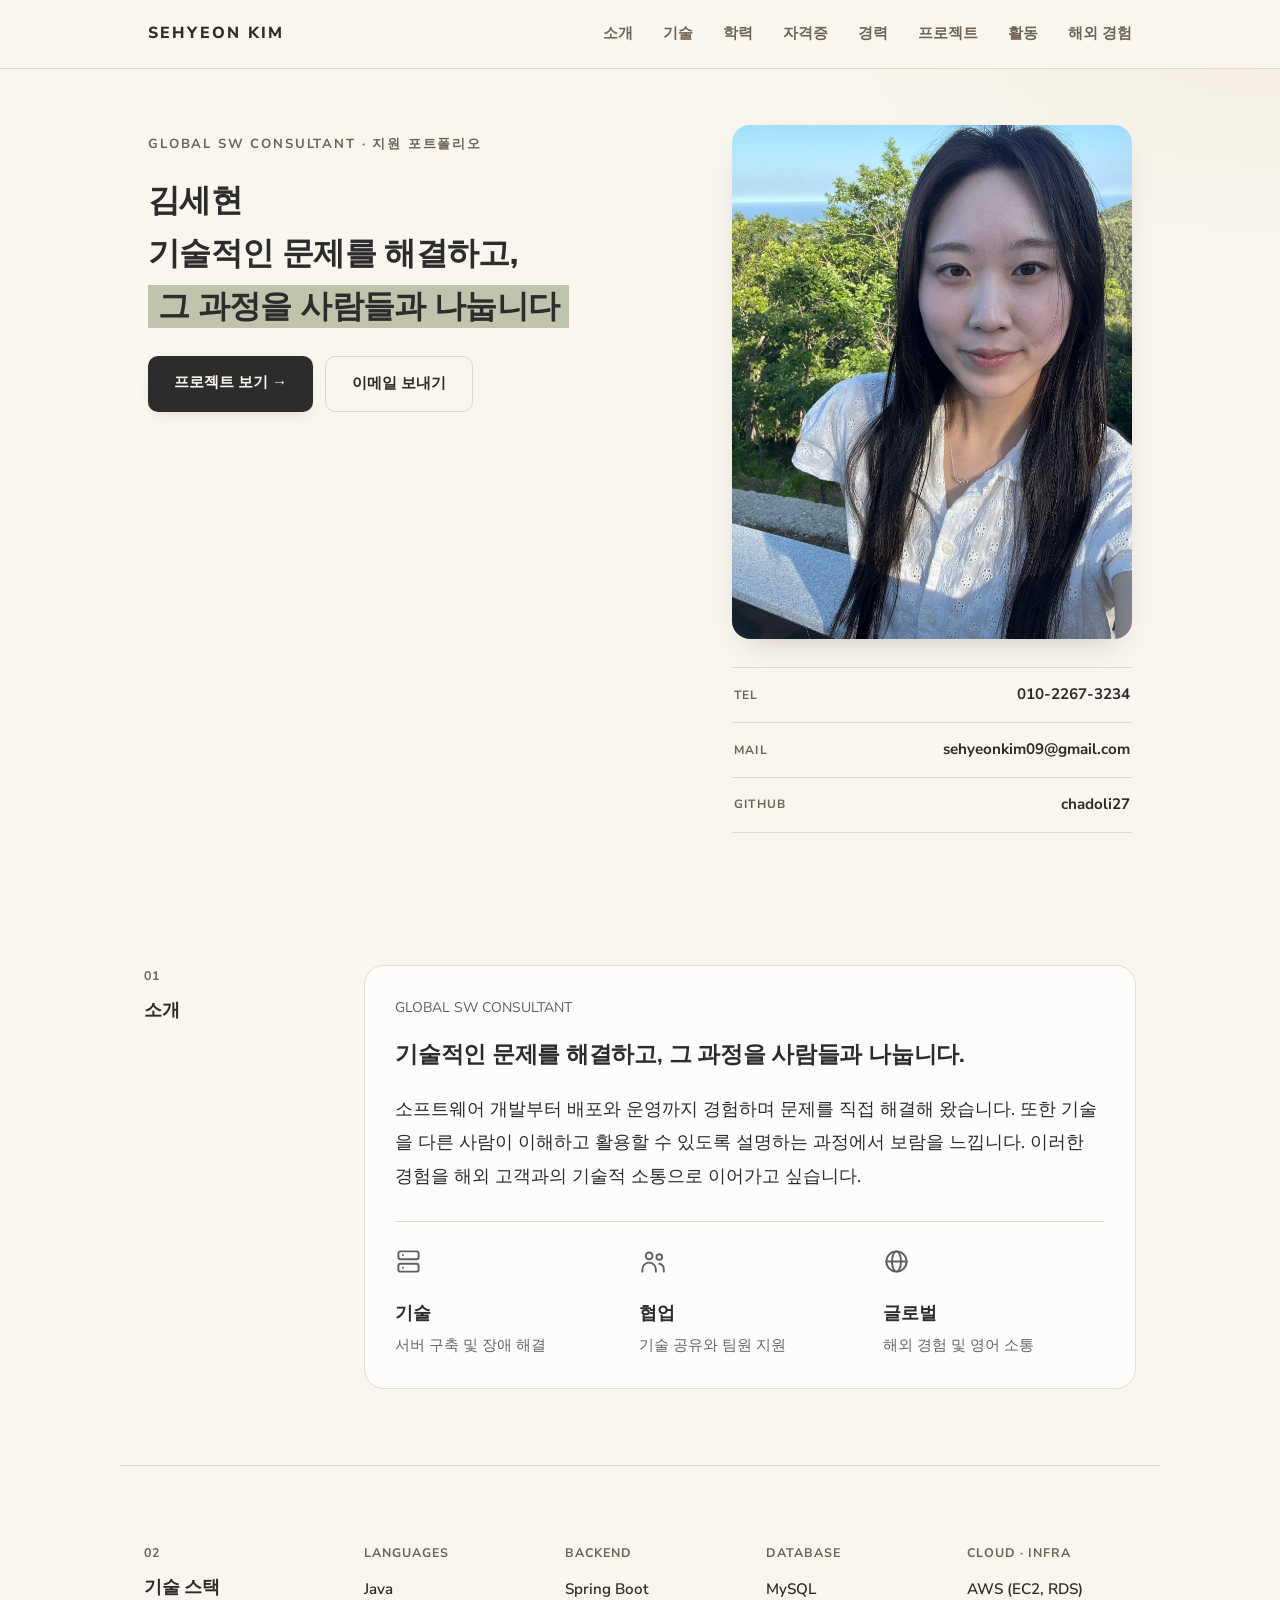
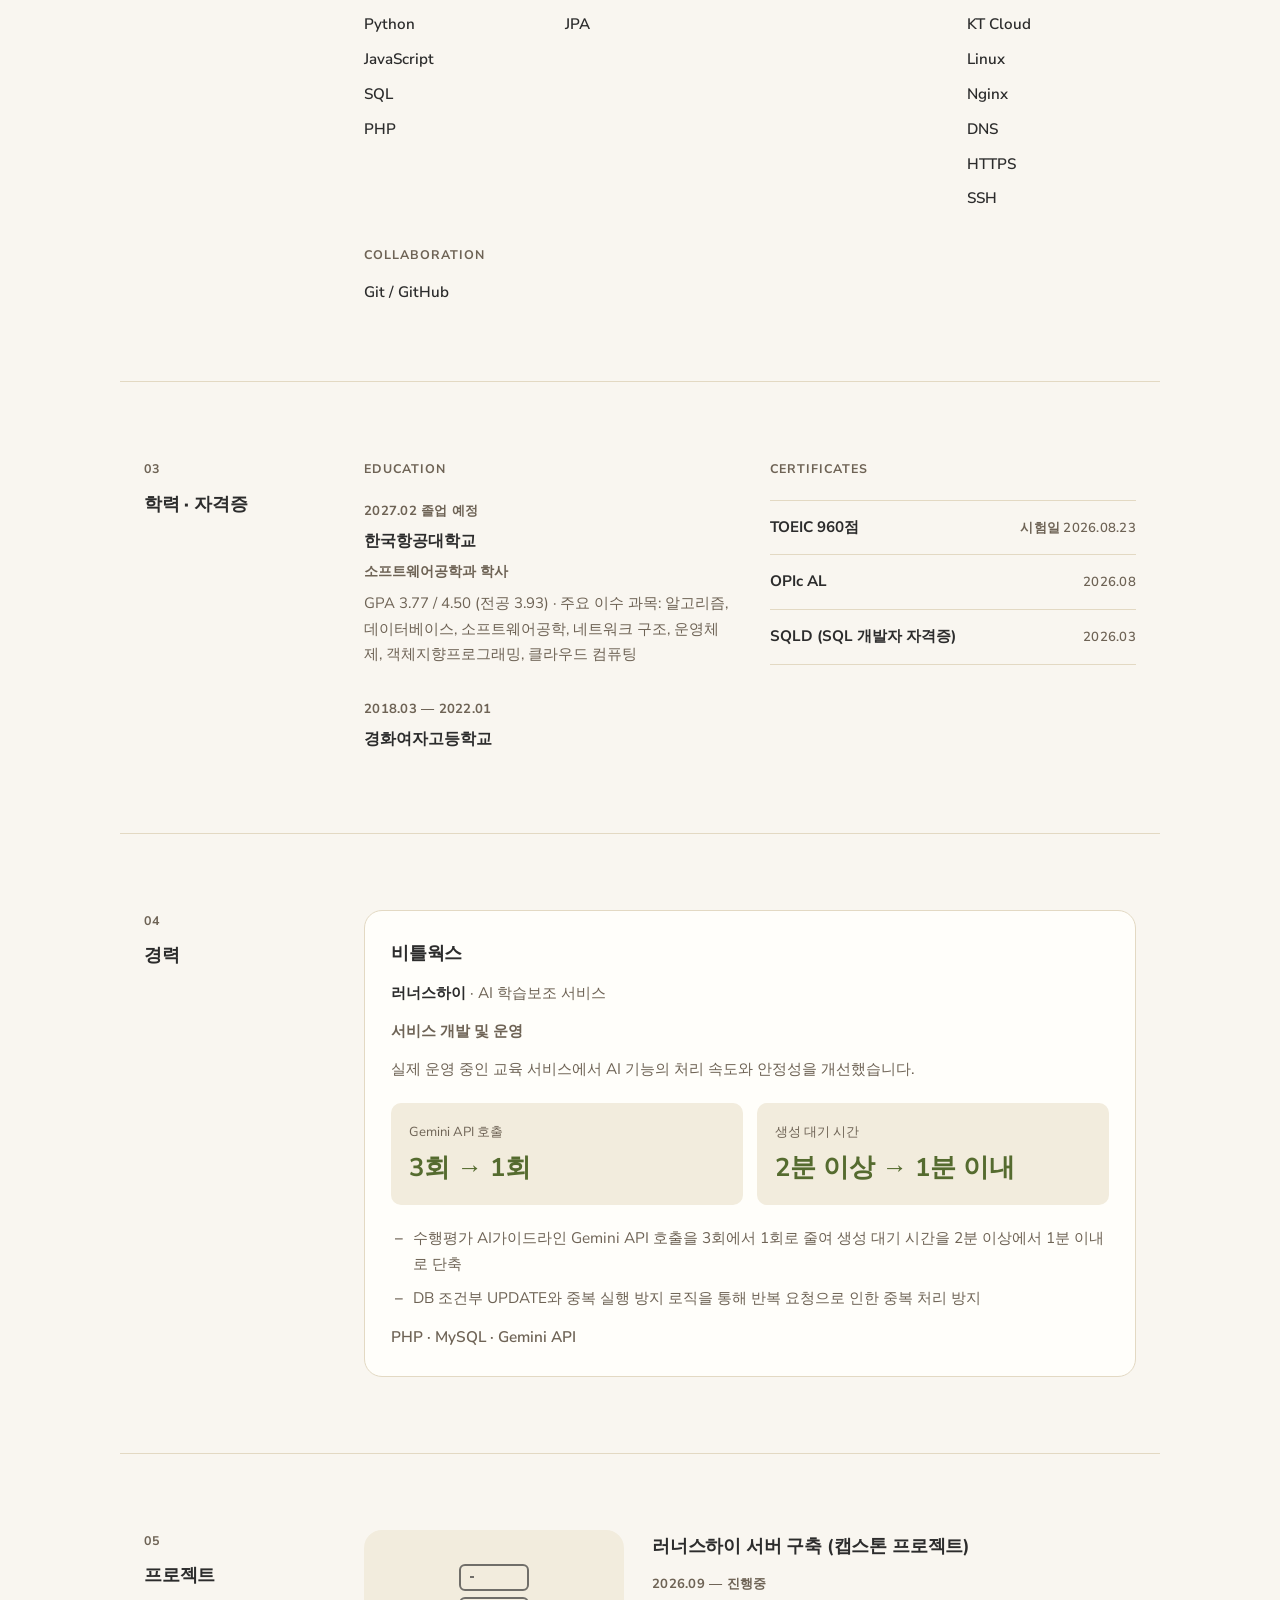
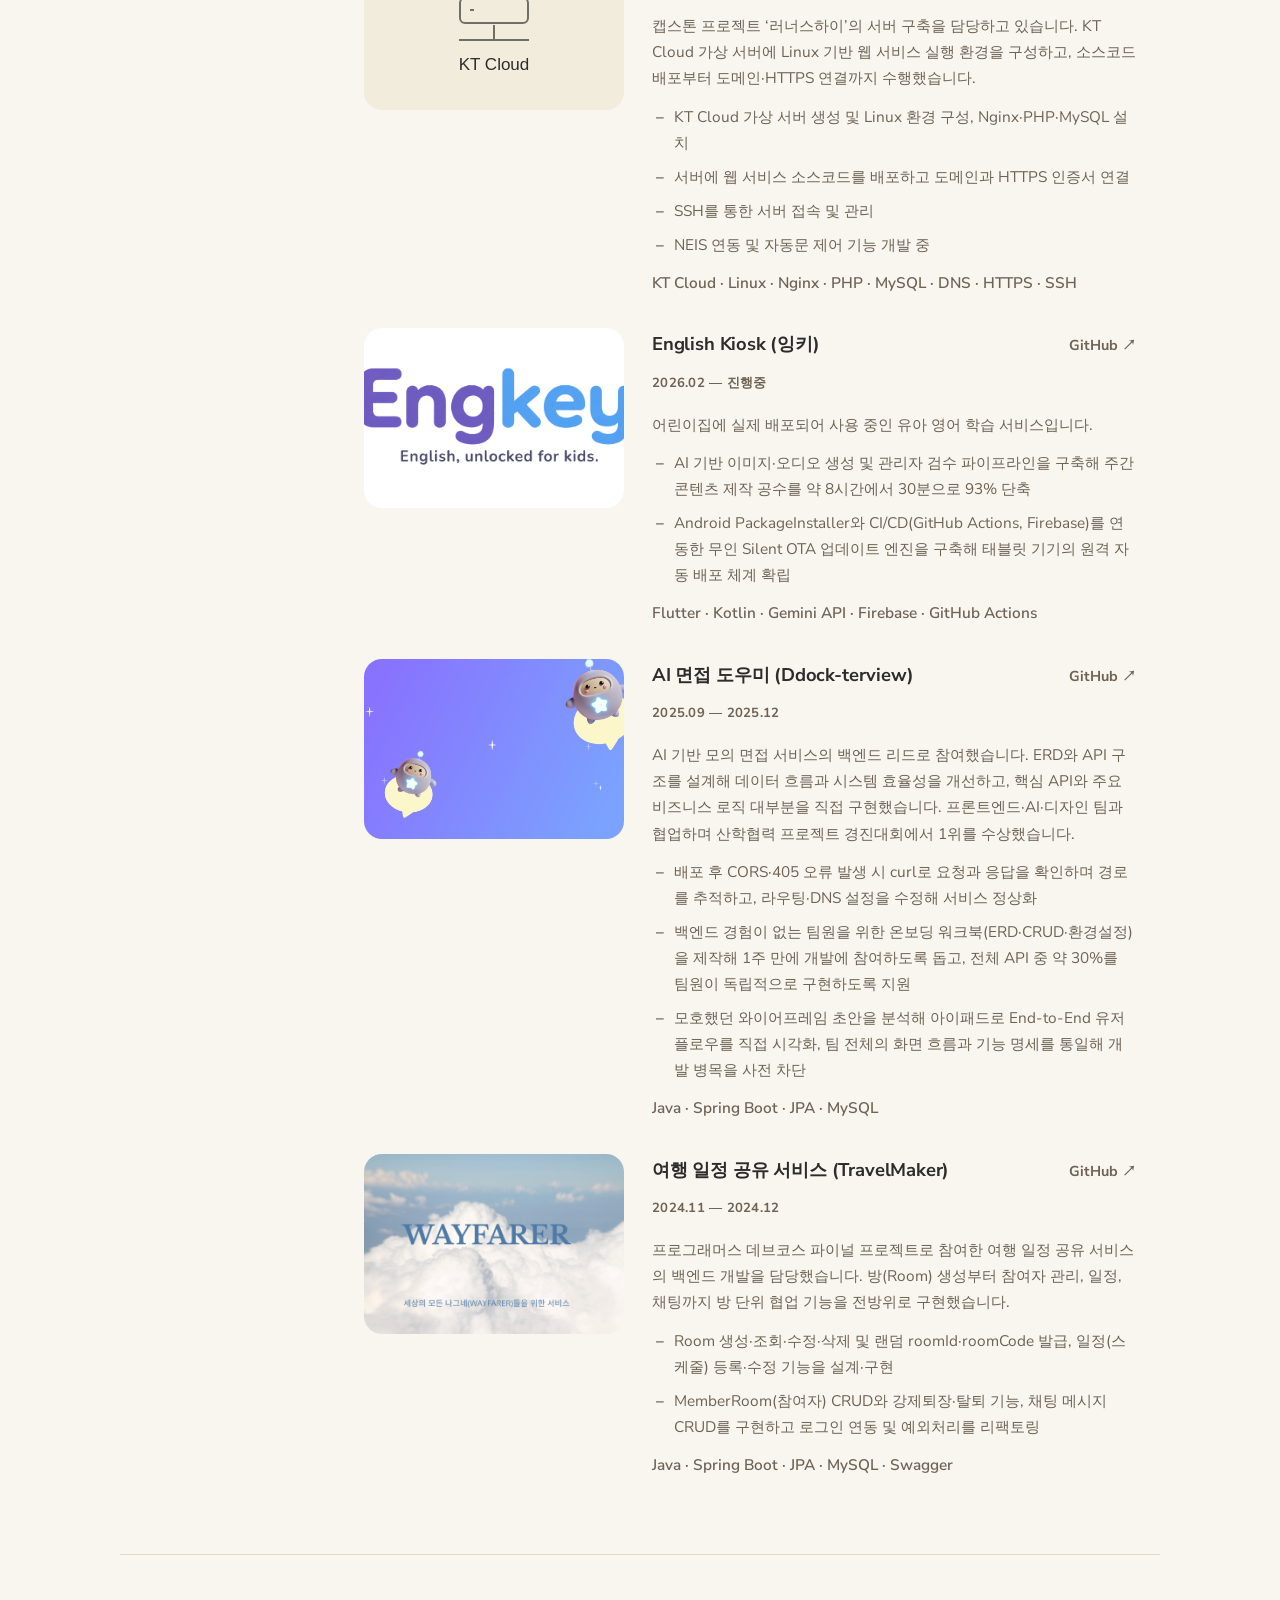
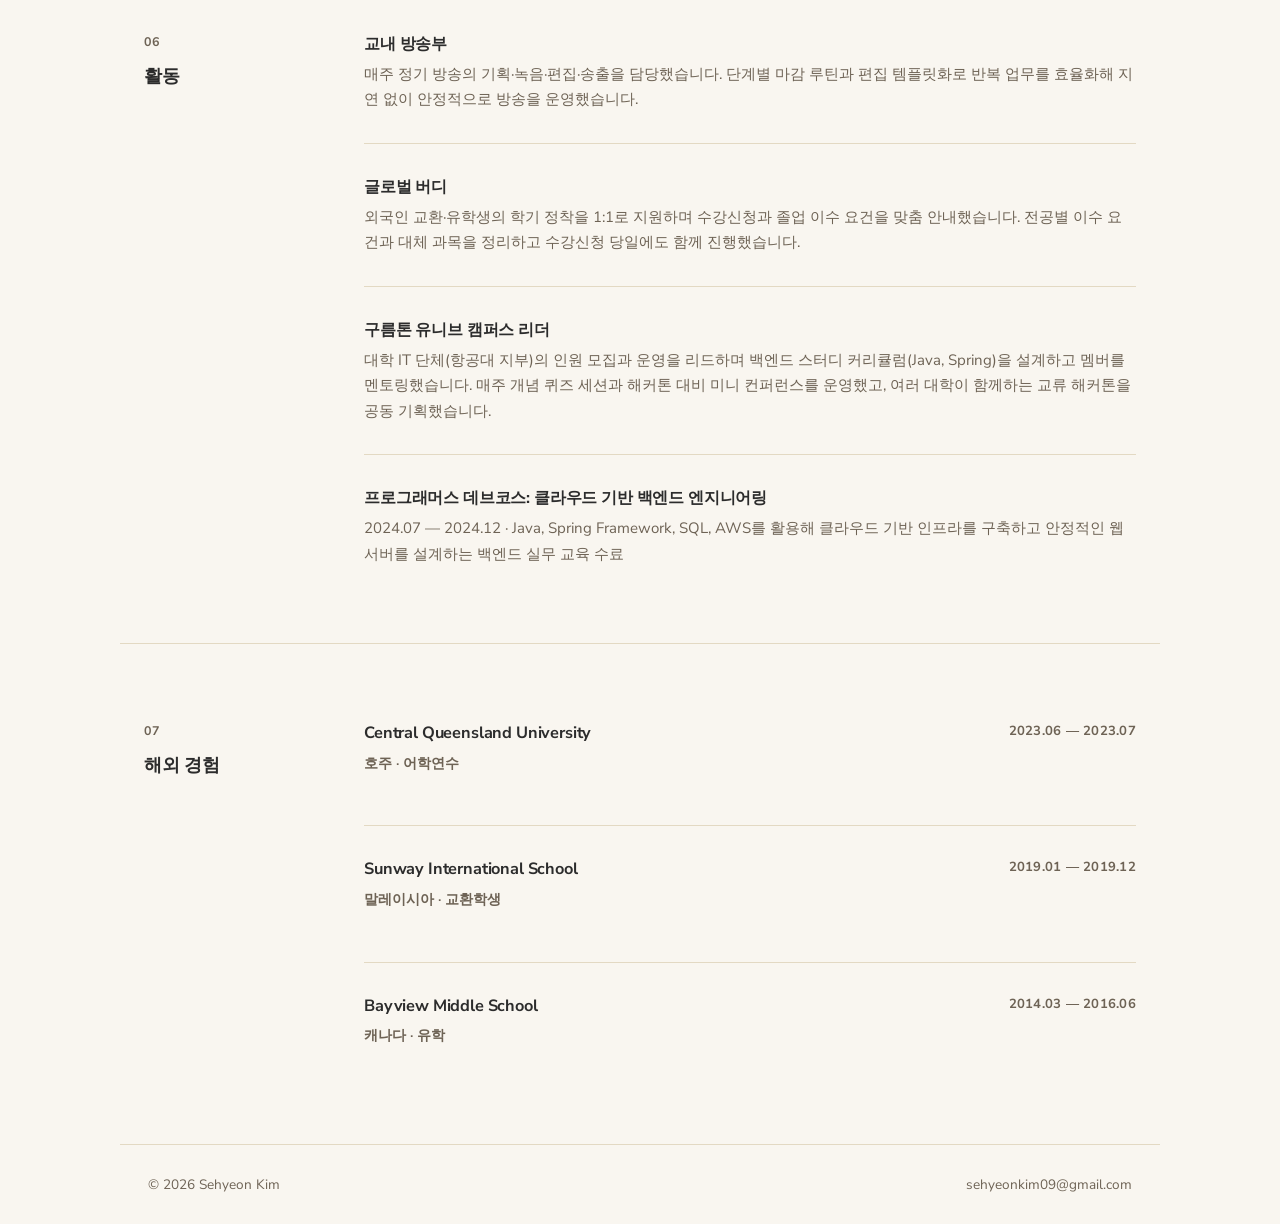
==== commit 5058843b: "Add Beetleworks service development experience and outcomes" ====
--- a/fasoo.html
+++ b/fasoo.html
@@ -27,6 +27,18 @@
   .fasoo-intro-features { grid-template-columns: 1fr; gap: 22px; }
   .fasoo-intro-features svg { margin-bottom: 8px; }
 }
+
+/* Experience: reuse portfolio typography and color tokens. */
+.experience-card { padding: 26px; border: 1px solid var(--border); border-radius: var(--radius); background: var(--card-bg); }
+.experience-card .experience-service strong { color: var(--text); }
+.experience-metrics { display: grid; grid-template-columns: repeat(2, minmax(0, 1fr)); gap: 14px; margin: 8px 0; }
+.experience-metrics > div { padding: 18px; background: var(--bg-soft); border-radius: var(--radius-sm); }
+.experience-metrics span { display: block; font-size: .82rem; color: var(--text-muted); margin-bottom: 6px; }
+.experience-metrics strong { display: block; font-size: clamp(1.2rem, 2vw, 1.6rem); color: var(--sage); line-height: 1.5; word-break: keep-all; }
+@media (max-width: 640px) {
+  .experience-card { padding: 20px; }
+  .experience-metrics { grid-template-columns: 1fr; }
+}
 </style>
 </head>
 <body>
@@ -42,6 +54,7 @@
       <li><a href="#skills">기술</a></li>
       <li><a href="#education">학력</a></li>
       <li><a href="#certifications">자격증</a></li>
+      <li><a href="#experience">경력</a></li>
       <li><a href="#projects">프로젝트</a></li>
       
       <li><a href="#activities">활동</a></li>
@@ -203,10 +216,38 @@
     </div>
   </section>
 
+  <section id="experience" class="section container">
+    <div class="section-grid">
+      <div class="section-head">
+        <span class="section-num">04</span>
+        <h2 class="section-title">경력</h2>
+      </div>
+      <div class="section-body">
+        <article class="project-card experience-card">
+          <div class="project-body">
+            <div class="project-head"><h3>비틀웍스</h3></div>
+            <p class="experience-service"><strong>러너스하이</strong> · AI 학습보조 서비스</p>
+            <p class="item-role">서비스 개발 및 운영</p>
+            <p>실제 운영 중인 교육 서비스에서 AI 기능의 처리 속도와 안정성을 개선했습니다.</p>
+            <div class="experience-metrics">
+              <div><span>Gemini API 호출</span><strong>3회 → 1회</strong></div>
+              <div><span>생성 대기 시간</span><strong>2분 이상 → 1분 이내</strong></div>
+            </div>
+            <ul class="detail-list">
+              <li>수행평가 AI가이드라인 Gemini API 호출을 3회에서 1회로 줄여 생성 대기 시간을 2분 이상에서 1분 이내로 단축</li>
+              <li>DB 조건부 UPDATE와 중복 실행 방지 로직을 통해 반복 요청으로 인한 중복 처리 방지</li>
+            </ul>
+            <p class="project-tags">PHP · MySQL · Gemini API</p>
+          </div>
+        </article>
+      </div>
+    </div>
+  </section>
+
   <section id="projects" class="section container">
     <div class="section-grid">
       <div class="section-head">
-        <span class="section-num">04</span>
+        <span class="section-num">05</span>
         <h2 class="section-title">프로젝트</h2>
       </div>
       <div class="section-body">
@@ -315,7 +356,7 @@
   <section id="activities" class="section container">
     <div class="section-grid">
       <div class="section-head">
-        <span class="section-num">05</span>
+        <span class="section-num">06</span>
         <h2 class="section-title">활동</h2>
       </div>
       <div class="section-body">
@@ -345,7 +386,7 @@
   <section id="global" class="section container">
     <div class="section-grid">
       <div class="section-head">
-        <span class="section-num">06</span>
+        <span class="section-num">07</span>
         <h2 class="section-title">해외 경험</h2>
       </div>
       <div class="section-body">
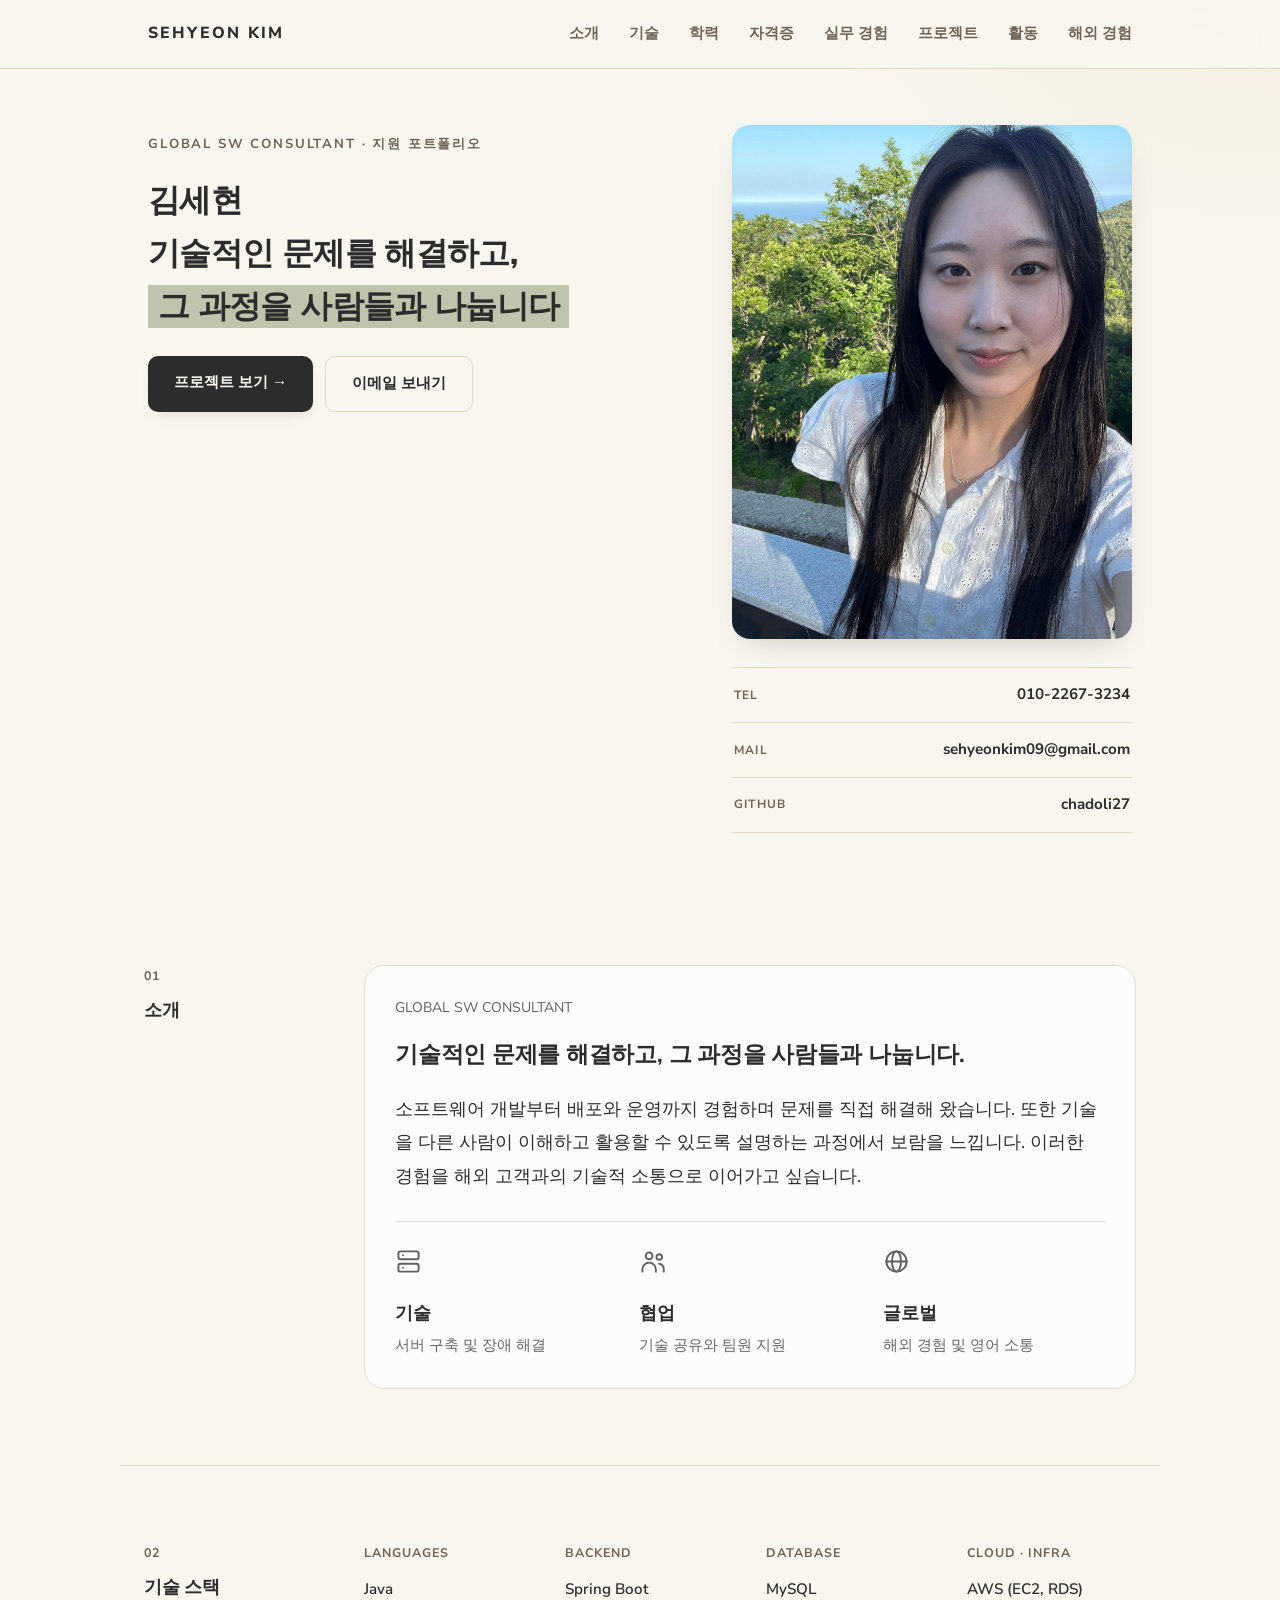
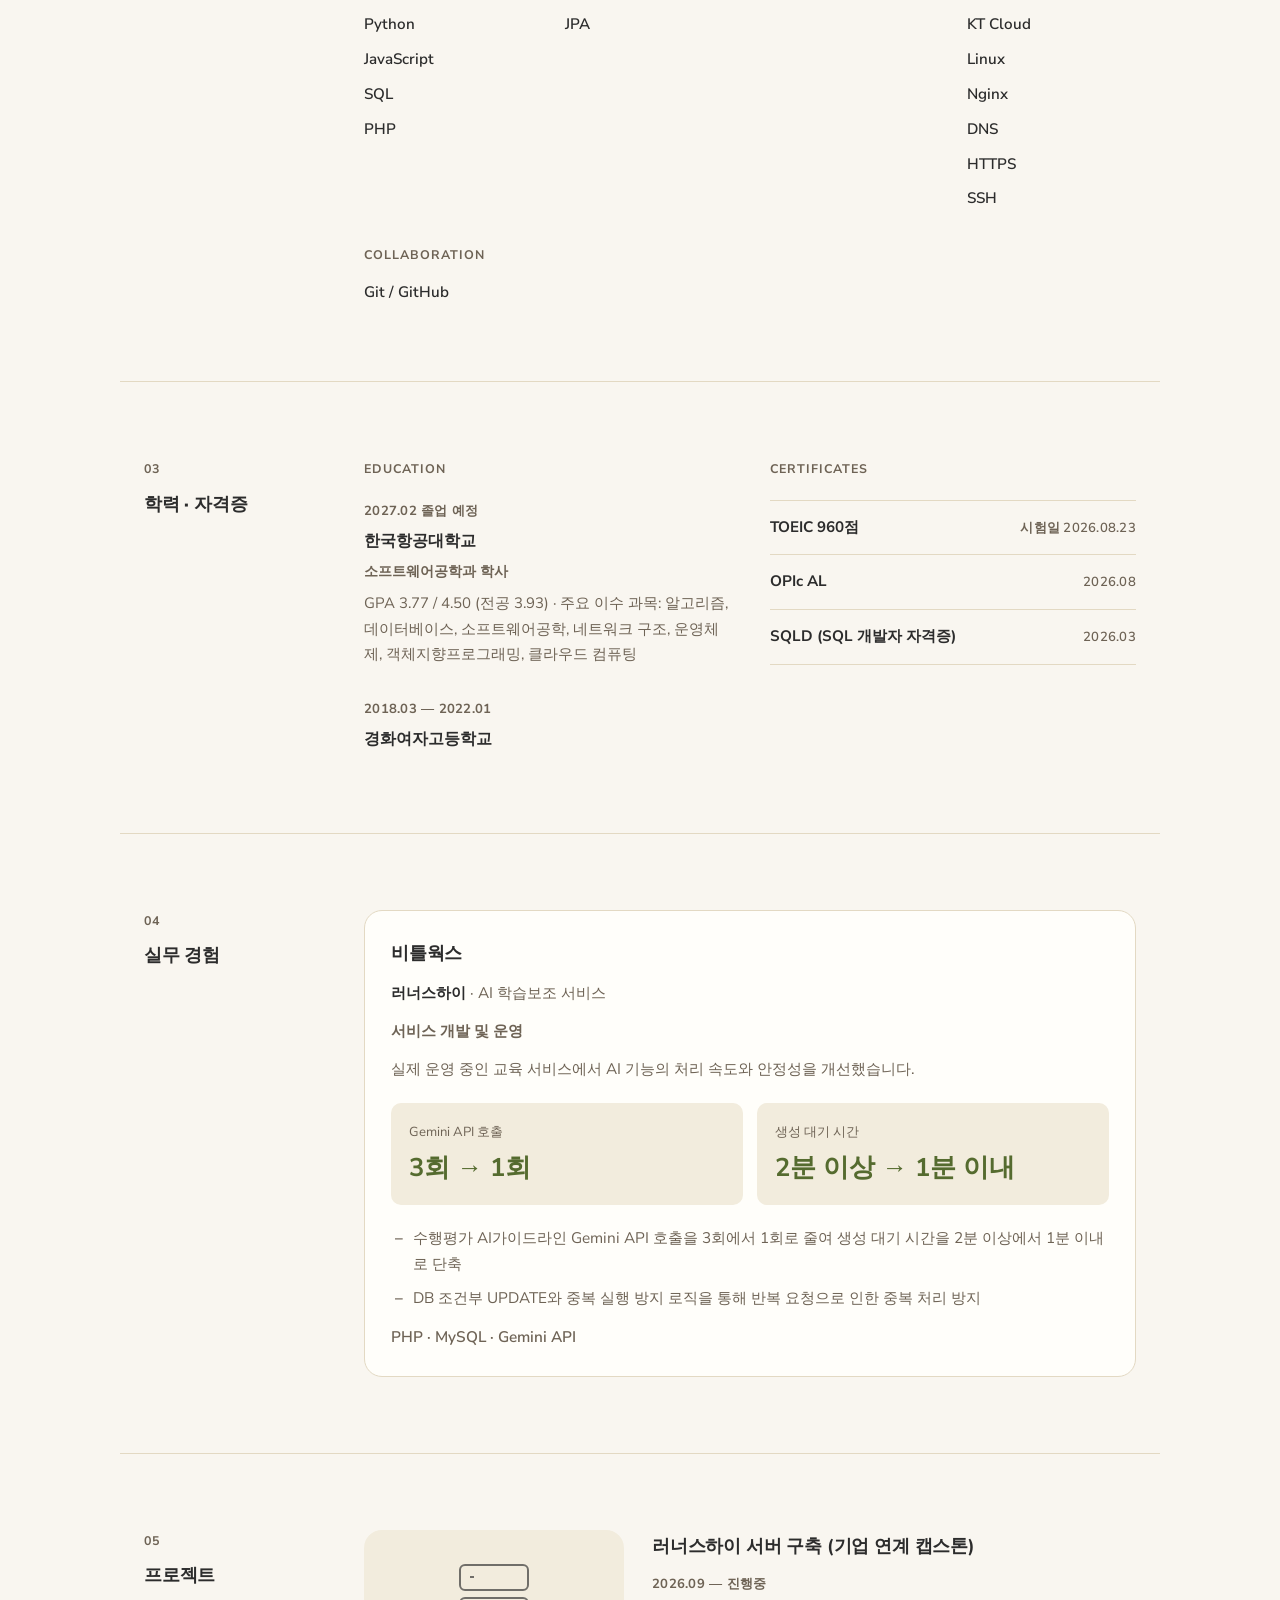
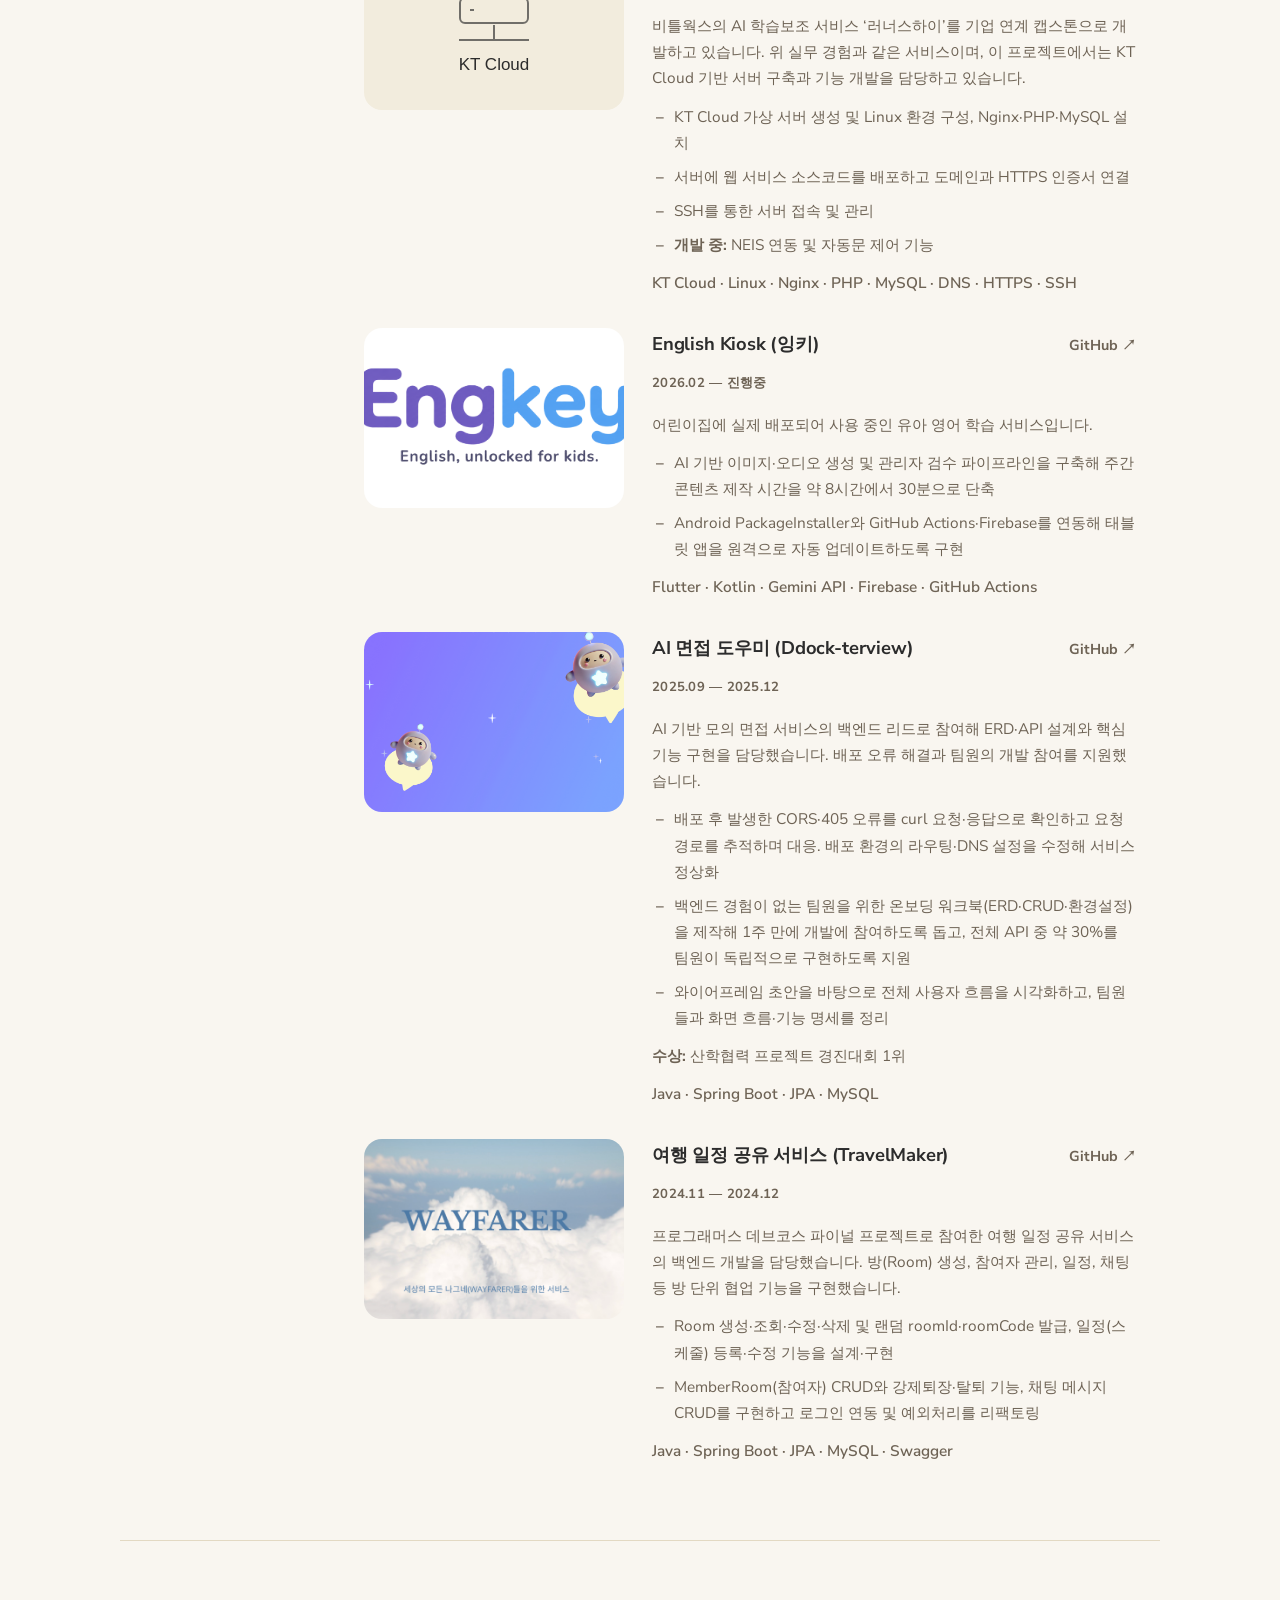
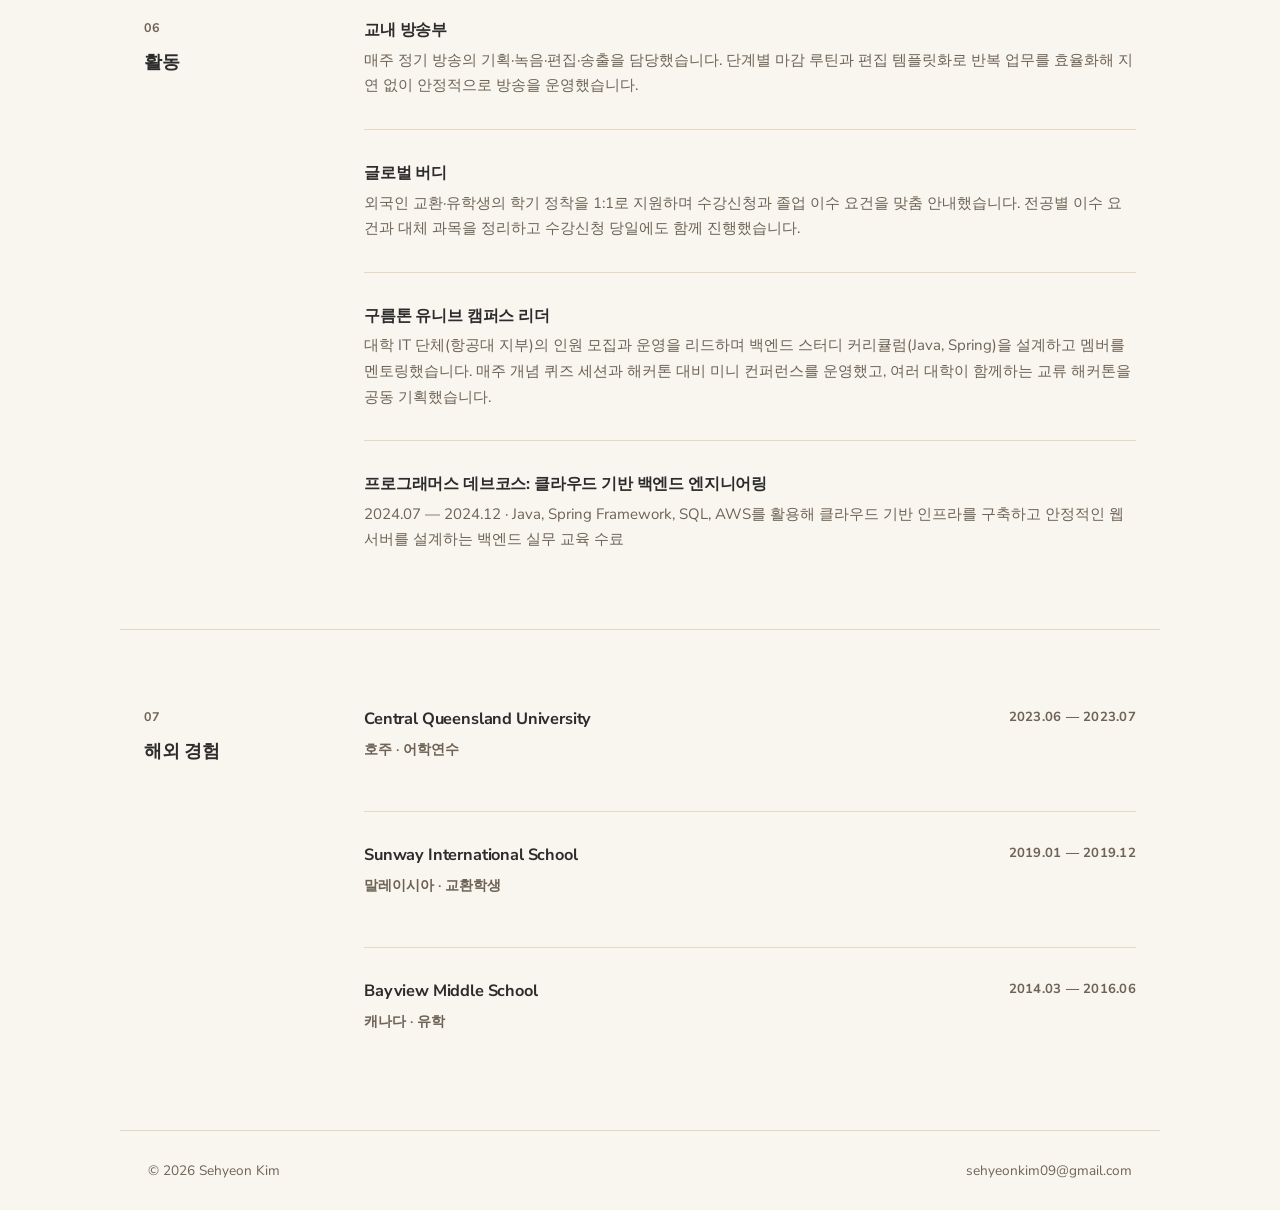
==== commit d188a349: "Clarify company capstone relationship and streamline project narratives" ====
--- a/fasoo.html
+++ b/fasoo.html
@@ -54,7 +54,7 @@
       <li><a href="#skills">기술</a></li>
       <li><a href="#education">학력</a></li>
       <li><a href="#certifications">자격증</a></li>
-      <li><a href="#experience">경력</a></li>
+      <li><a href="#experience">실무 경험</a></li>
       <li><a href="#projects">프로젝트</a></li>
       
       <li><a href="#activities">활동</a></li>
@@ -220,7 +220,7 @@
     <div class="section-grid">
       <div class="section-head">
         <span class="section-num">04</span>
-        <h2 class="section-title">경력</h2>
+        <h2 class="section-title">실무 경험</h2>
       </div>
       <div class="section-body">
         <article class="project-card experience-card">
@@ -265,15 +265,15 @@
             </div>
             <div class="project-body">
               <div class="project-head">
-                <h3>러너스하이 서버 구축 (캡스톤 프로젝트)</h3>
+                <h3>러너스하이 서버 구축 (기업 연계 캡스톤)</h3>
               </div>
               <span class="item-date">2026.09 — 진행중</span>
-              <p>캡스톤 프로젝트 ‘러너스하이’의 서버 구축을 담당하고 있습니다. KT Cloud 가상 서버에 Linux 기반 웹 서비스 실행 환경을 구성하고, 소스코드 배포부터 도메인·HTTPS 연결까지 수행했습니다.</p>
+              <p>비틀웍스의 AI 학습보조 서비스 ‘러너스하이’를 기업 연계 캡스톤으로 개발하고 있습니다. 위 실무 경험과 같은 서비스이며, 이 프로젝트에서는 KT Cloud 기반 서버 구축과 기능 개발을 담당하고 있습니다.</p>
               <ul class="detail-list">
                 <li>KT Cloud 가상 서버 생성 및 Linux 환경 구성, Nginx·PHP·MySQL 설치</li>
                 <li>서버에 웹 서비스 소스코드를 배포하고 도메인과 HTTPS 인증서 연결</li>
                 <li>SSH를 통한 서버 접속 및 관리</li>
-                <li>NEIS 연동 및 자동문 제어 기능 개발 중</li>
+                <li><strong>개발 중:</strong> NEIS 연동 및 자동문 제어 기능</li>
               </ul>
               <p class="project-tags">KT Cloud · Linux · Nginx · PHP · MySQL · DNS · HTTPS · SSH</p>
             </div>
@@ -294,8 +294,8 @@
                 어린이집에 실제 배포되어 사용 중인 유아 영어 학습 서비스입니다.
               </p>
               <ul class="detail-list">
-                <li>AI 기반 이미지·오디오 생성 및 관리자 검수 파이프라인을 구축해 주간 콘텐츠 제작 공수를 약 8시간에서 30분으로 93% 단축</li>
-                <li>Android PackageInstaller와 CI/CD(GitHub Actions, Firebase)를 연동한 무인 Silent OTA 업데이트 엔진을 구축해 태블릿 기기의 원격 자동 배포 체계 확립</li>
+                <li>AI 기반 이미지·오디오 생성 및 관리자 검수 파이프라인을 구축해 주간 콘텐츠 제작 시간을 약 8시간에서 30분으로 단축</li>
+                <li>Android PackageInstaller와 GitHub Actions·Firebase를 연동해 태블릿 앱을 원격으로 자동 업데이트하도록 구현</li>
               </ul>
               <p class="project-tags">Flutter · Kotlin · Gemini API · Firebase · GitHub Actions</p>
             </div>
@@ -312,14 +312,14 @@
               </div>
               <span class="item-date">2025.09 — 2025.12</span>
               <p>
-                AI 기반 모의 면접 서비스의 백엔드 리드로 참여했습니다. ERD와 API 구조를 설계해 데이터 흐름과 시스템 효율성을 개선하고,
-                핵심 API와 주요 비즈니스 로직 대부분을 직접 구현했습니다. 프론트엔드·AI·디자인 팀과 협업하며 산학협력 프로젝트 경진대회에서 1위를 수상했습니다.
+                AI 기반 모의 면접 서비스의 백엔드 리드로 참여해 ERD·API 설계와 핵심 기능 구현을 담당했습니다. 배포 오류 해결과 팀원의 개발 참여를 지원했습니다.
               </p>
               <ul class="detail-list">
-                <li>배포 후 CORS·405 오류 발생 시 curl로 요청과 응답을 확인하며 경로를 추적하고, 라우팅·DNS 설정을 수정해 서비스 정상화</li>
+                <li>배포 후 발생한 CORS·405 오류를 curl 요청·응답으로 확인하고 요청 경로를 추적하며 대응. 배포 환경의 라우팅·DNS 설정을 수정해 서비스 정상화</li>
                 <li>백엔드 경험이 없는 팀원을 위한 온보딩 워크북(ERD·CRUD·환경설정)을 제작해 1주 만에 개발에 참여하도록 돕고, 전체 API 중 약 30%를 팀원이 독립적으로 구현하도록 지원</li>
-                <li>모호했던 와이어프레임 초안을 분석해 아이패드로 End-to-End 유저플로우를 직접 시각화, 팀 전체의 화면 흐름과 기능 명세를 통일해 개발 병목을 사전 차단</li>
+                <li>와이어프레임 초안을 바탕으로 전체 사용자 흐름을 시각화하고, 팀원들과 화면 흐름·기능 명세를 정리</li>
               </ul>
+              <p><strong>수상:</strong> 산학협력 프로젝트 경진대회 1위</p>
               <p class="project-tags">Java · Spring Boot · JPA · MySQL</p>
             </div>
           </article>
@@ -336,7 +336,7 @@
               <span class="item-date">2024.11 — 2024.12</span>
               <p>
                 프로그래머스 데브코스 파이널 프로젝트로 참여한 여행 일정 공유 서비스의 백엔드 개발을 담당했습니다.
-                방(Room) 생성부터 참여자 관리, 일정, 채팅까지 방 단위 협업 기능을 전방위로 구현했습니다.
+                방(Room) 생성, 참여자 관리, 일정, 채팅 등 방 단위 협업 기능을 구현했습니다.
               </p>
               <ul class="detail-list">
                 <li>Room 생성·조회·수정·삭제 및 랜덤 roomId·roomCode 발급, 일정(스케줄) 등록·수정 기능을 설계·구현</li>
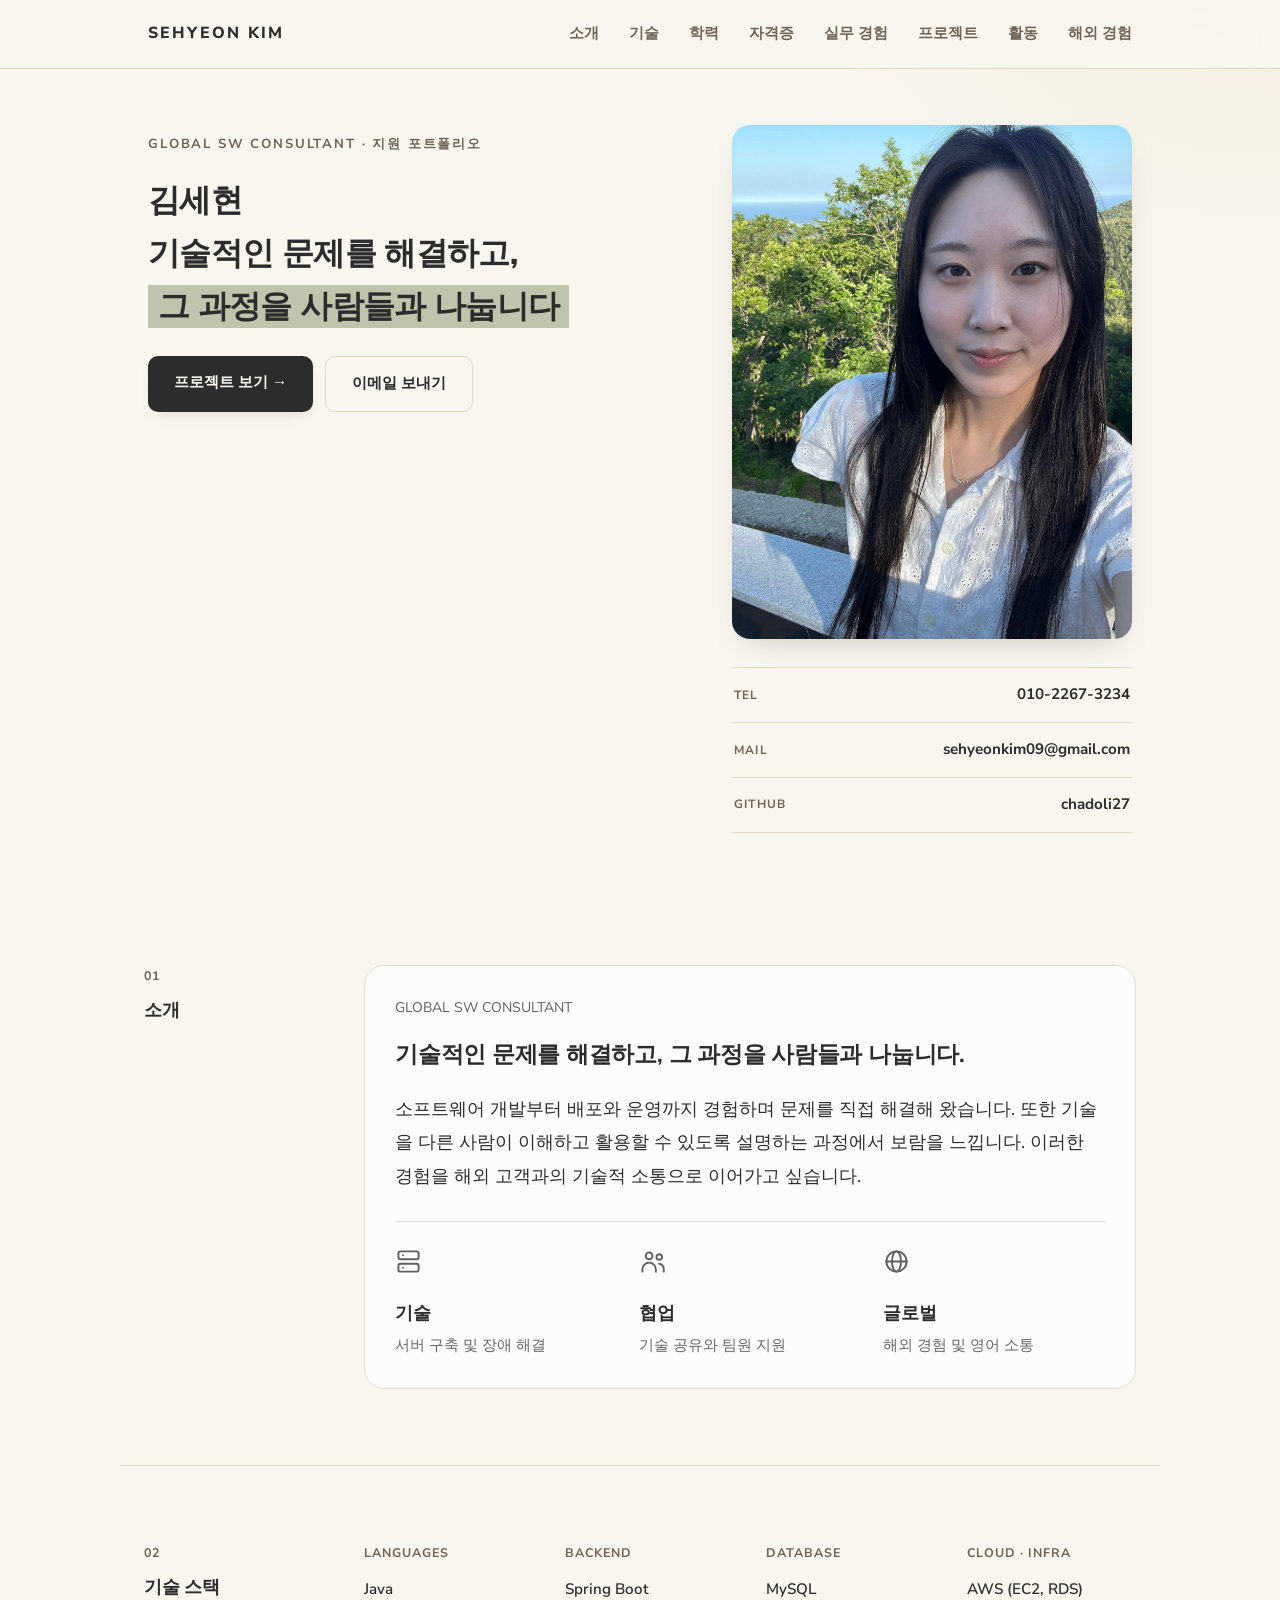
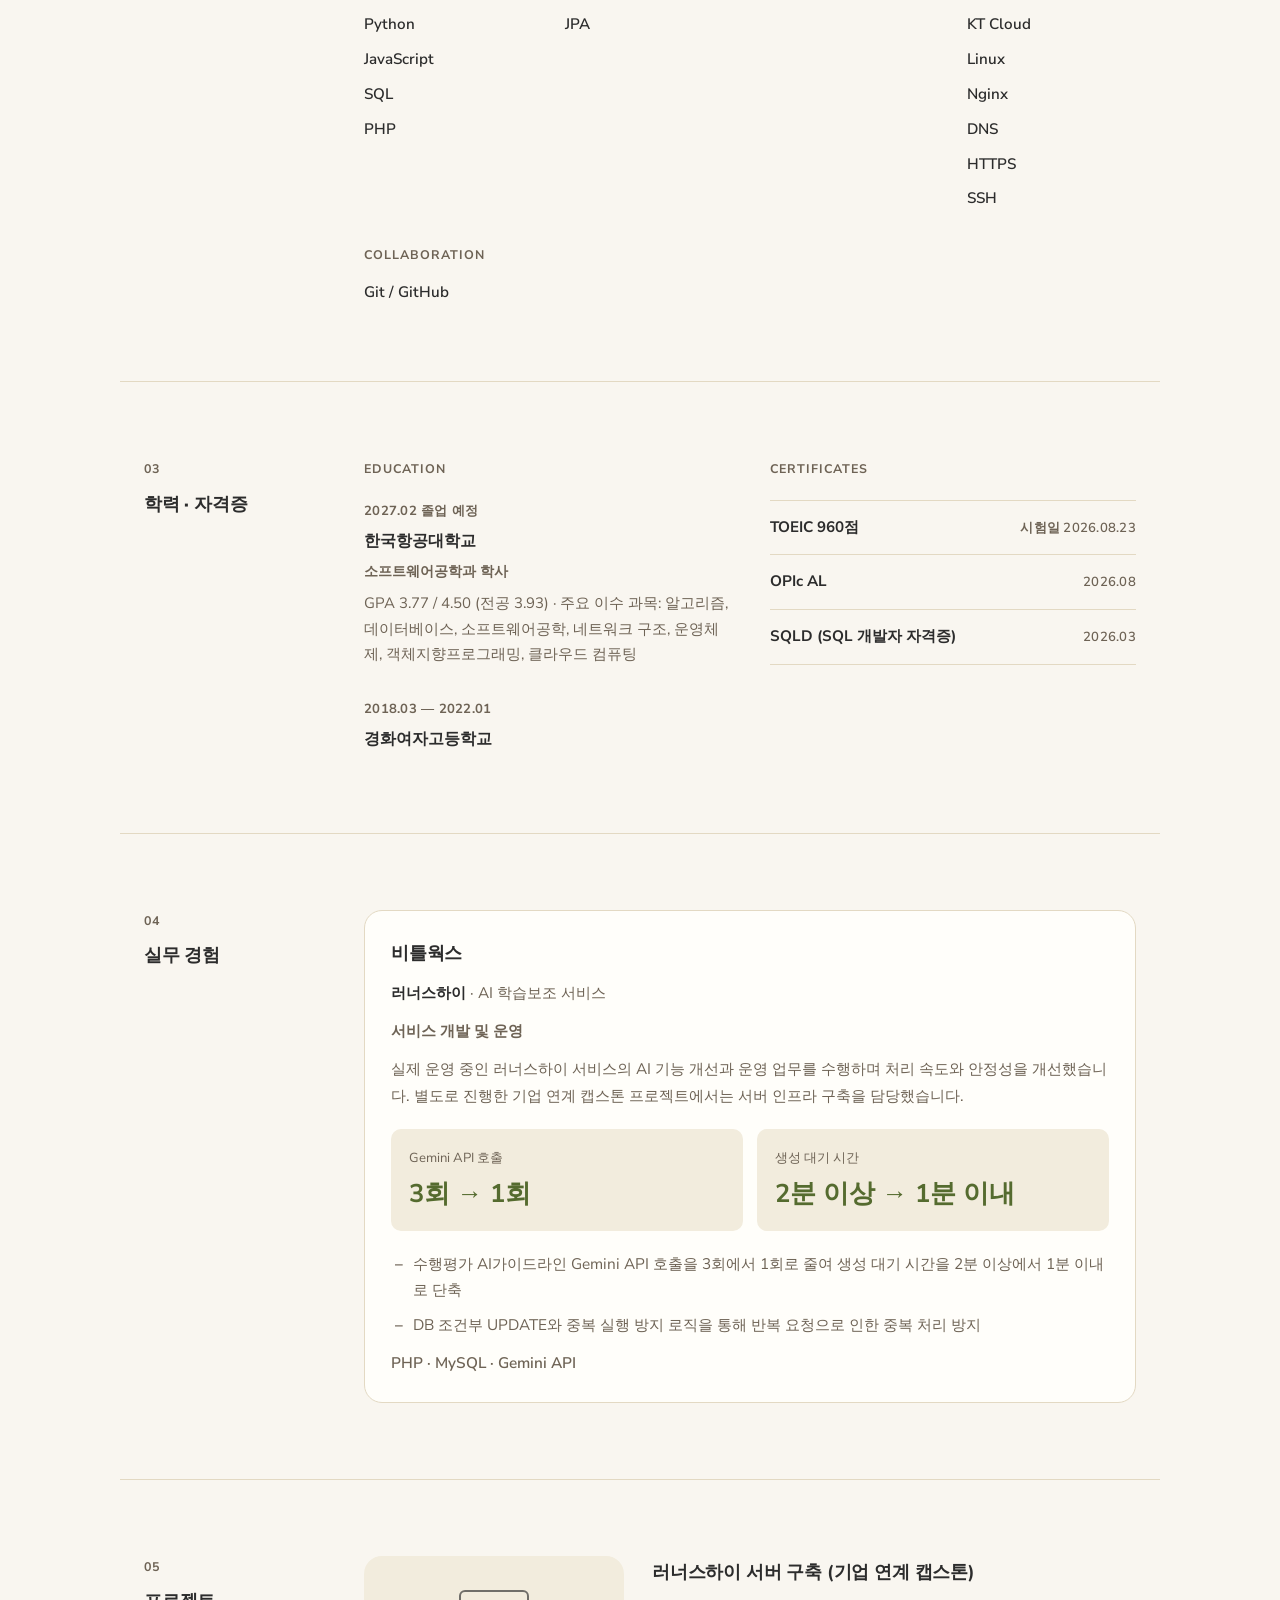
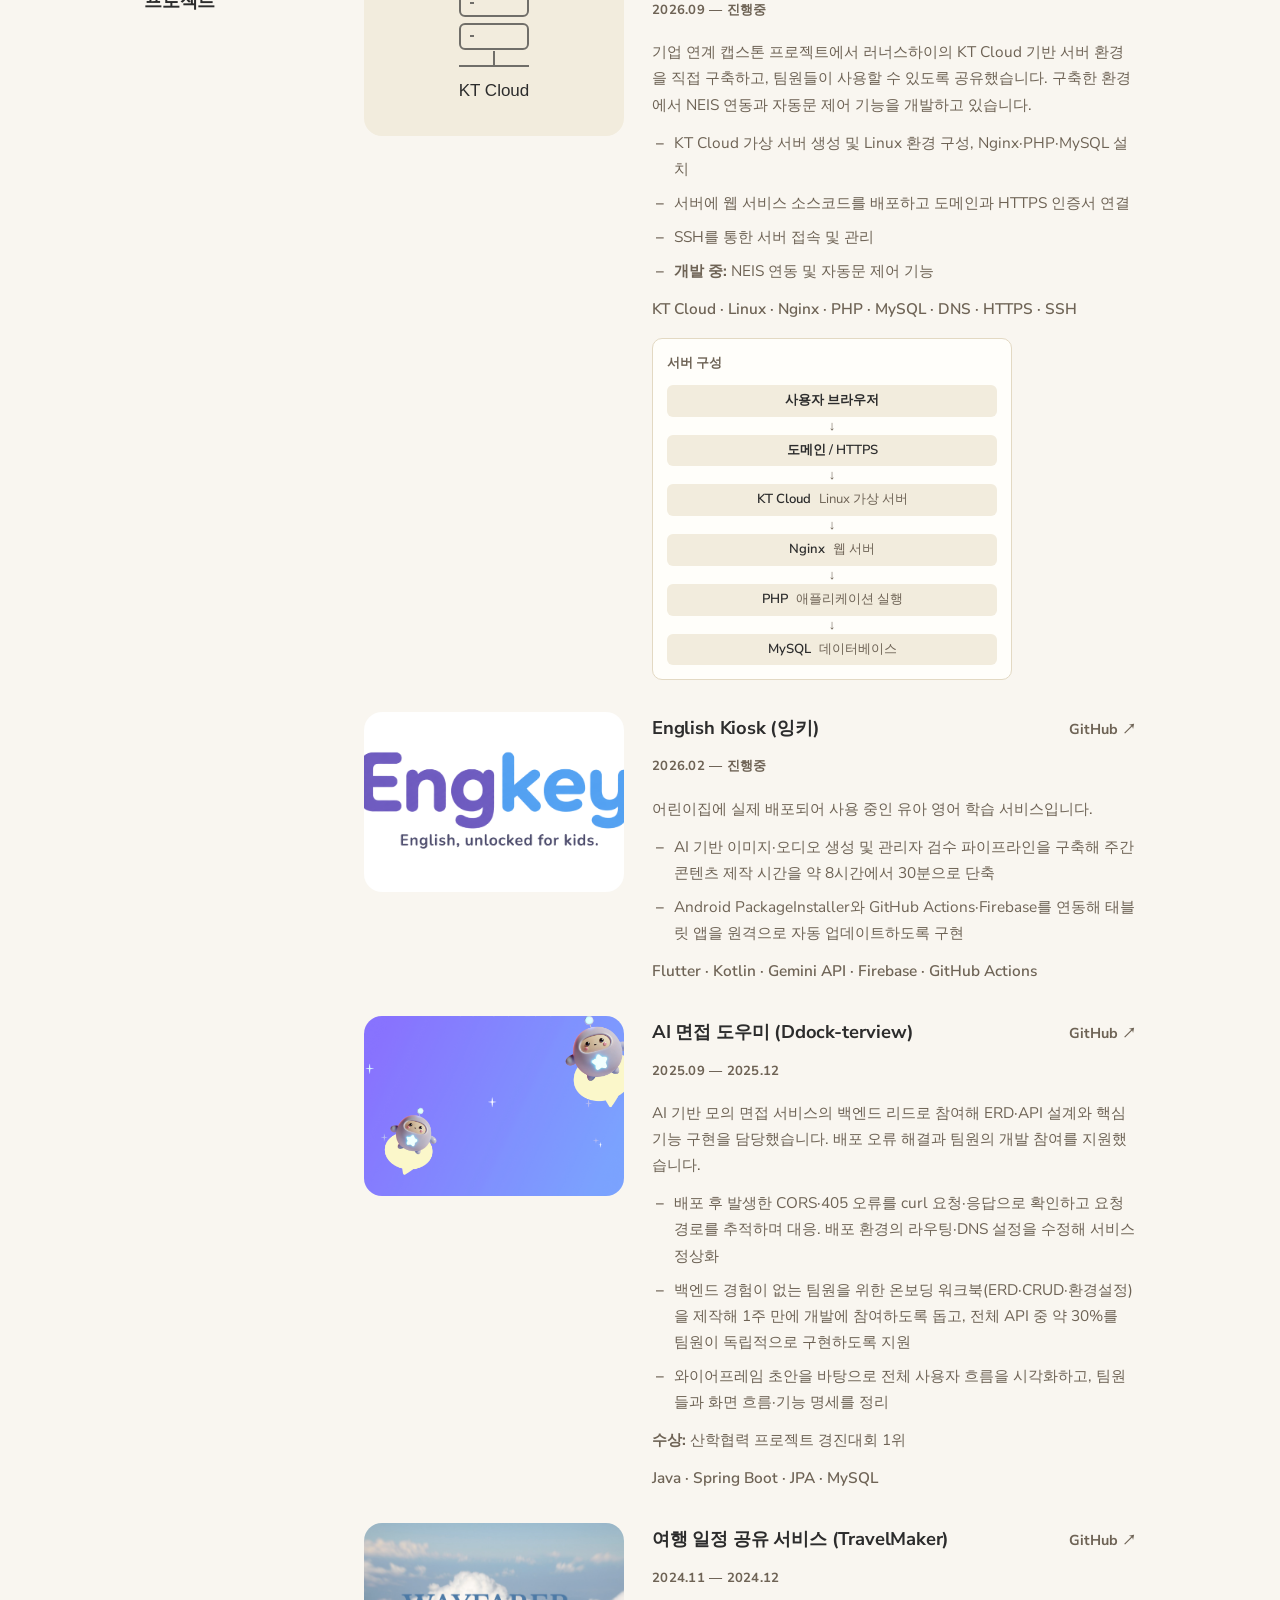
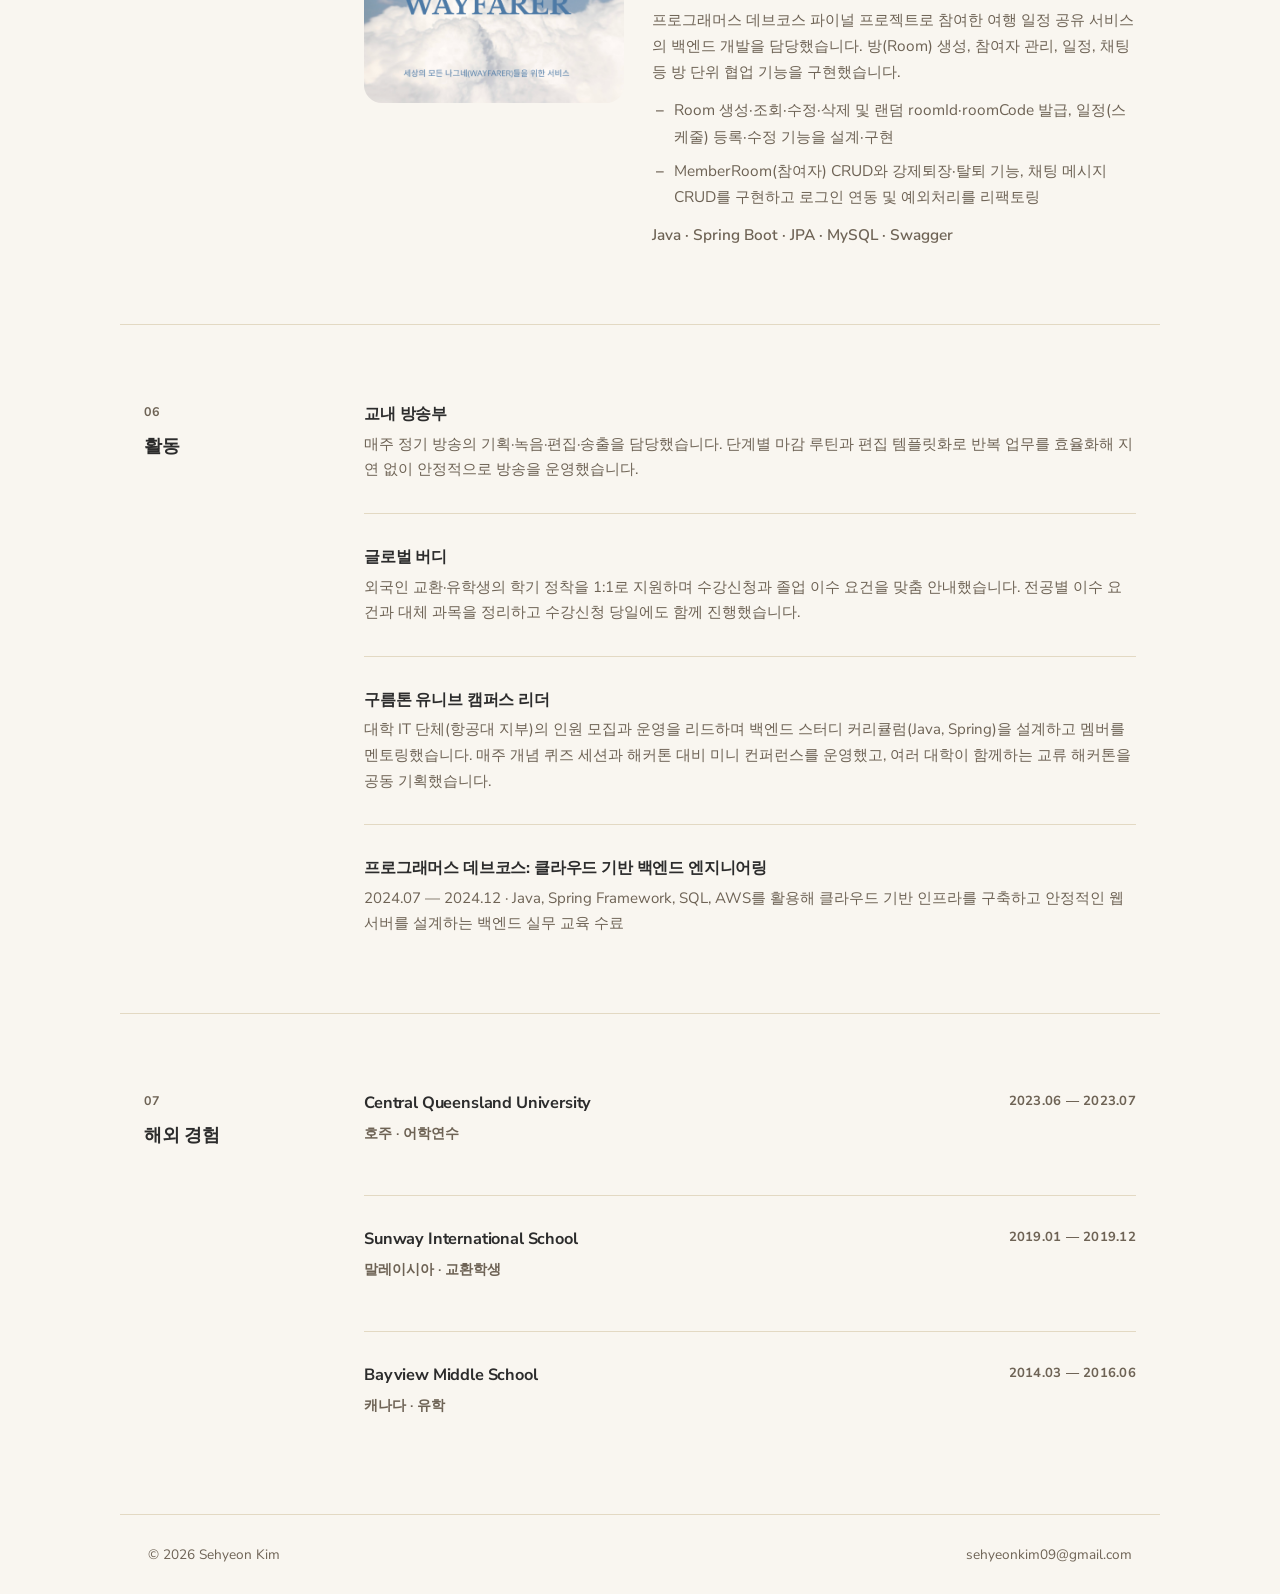
==== commit e5b5d2a9: "Clarify Runners High responsibilities and add scoped server architecture diagram" ====
--- a/fasoo.html
+++ b/fasoo.html
@@ -39,6 +39,16 @@
   .experience-card { padding: 20px; }
   .experience-metrics { grid-template-columns: 1fr; }
 }
+
+/* Scoped to the capstone architecture figure. */
+.fasoo-server-flow { margin: 4px 0 0; max-width: 360px; width: 100%; padding: 14px; border: 1px solid var(--border); border-radius: var(--radius-sm); background: var(--card-bg); }
+.fasoo-server-flow figcaption { margin-bottom: 10px; color: var(--text-muted); font-size: .8rem; font-weight: 600; }
+.fasoo-server-flow ol { list-style: none; padding: 0; margin: 0; }
+.fasoo-server-flow li { position: relative; display: flex; flex-wrap: wrap; align-items: center; justify-content: center; gap: 4px 8px; padding: 6px 8px; border-radius: 6px; background: var(--bg-soft); color: var(--text); font-size: .82rem; line-height: 1.5; text-align: center; }
+.fasoo-server-flow li + li { margin-top: 18px; }
+.fasoo-server-flow li + li::before { content: "↓"; position: absolute; top: -18px; left: 50%; transform: translateX(-50%); line-height: 18px; color: var(--text-muted); }
+.fasoo-server-flow li strong { font-weight: 600; }
+.fasoo-server-flow li span { color: var(--text-muted); }
 </style>
 </head>
 <body>
@@ -228,7 +238,7 @@
             <div class="project-head"><h3>비틀웍스</h3></div>
             <p class="experience-service"><strong>러너스하이</strong> · AI 학습보조 서비스</p>
             <p class="item-role">서비스 개발 및 운영</p>
-            <p>실제 운영 중인 교육 서비스에서 AI 기능의 처리 속도와 안정성을 개선했습니다.</p>
+            <p>실제 운영 중인 러너스하이 서비스의 AI 기능 개선과 운영 업무를 수행하며 처리 속도와 안정성을 개선했습니다. 별도로 진행한 기업 연계 캡스톤 프로젝트에서는 서버 인프라 구축을 담당했습니다.</p>
             <div class="experience-metrics">
               <div><span>Gemini API 호출</span><strong>3회 → 1회</strong></div>
               <div><span>생성 대기 시간</span><strong>2분 이상 → 1분 이내</strong></div>
@@ -268,7 +278,7 @@
                 <h3>러너스하이 서버 구축 (기업 연계 캡스톤)</h3>
               </div>
               <span class="item-date">2026.09 — 진행중</span>
-              <p>비틀웍스의 AI 학습보조 서비스 ‘러너스하이’를 기업 연계 캡스톤으로 개발하고 있습니다. 위 실무 경험과 같은 서비스이며, 이 프로젝트에서는 KT Cloud 기반 서버 구축과 기능 개발을 담당하고 있습니다.</p>
+              <p>기업 연계 캡스톤 프로젝트에서 러너스하이의 KT Cloud 기반 서버 환경을 직접 구축하고, 팀원들이 사용할 수 있도록 공유했습니다. 구축한 환경에서 NEIS 연동과 자동문 제어 기능을 개발하고 있습니다.</p>
               <ul class="detail-list">
                 <li>KT Cloud 가상 서버 생성 및 Linux 환경 구성, Nginx·PHP·MySQL 설치</li>
                 <li>서버에 웹 서비스 소스코드를 배포하고 도메인과 HTTPS 인증서 연결</li>
@@ -276,6 +286,17 @@
                 <li><strong>개발 중:</strong> NEIS 연동 및 자동문 제어 기능</li>
               </ul>
               <p class="project-tags">KT Cloud · Linux · Nginx · PHP · MySQL · DNS · HTTPS · SSH</p>
+              <figure class="fasoo-server-flow">
+                <figcaption>서버 구성</figcaption>
+                <ol>
+                  <li><strong>사용자 브라우저</strong></li>
+                  <li><strong>도메인 / HTTPS</strong></li>
+                  <li><strong>KT Cloud</strong><span>Linux 가상 서버</span></li>
+                  <li><strong>Nginx</strong><span>웹 서버</span></li>
+                  <li><strong>PHP</strong><span>애플리케이션 실행</span></li>
+                  <li><strong>MySQL</strong><span>데이터베이스</span></li>
+                </ol>
+              </figure>
             </div>
           </article>
 
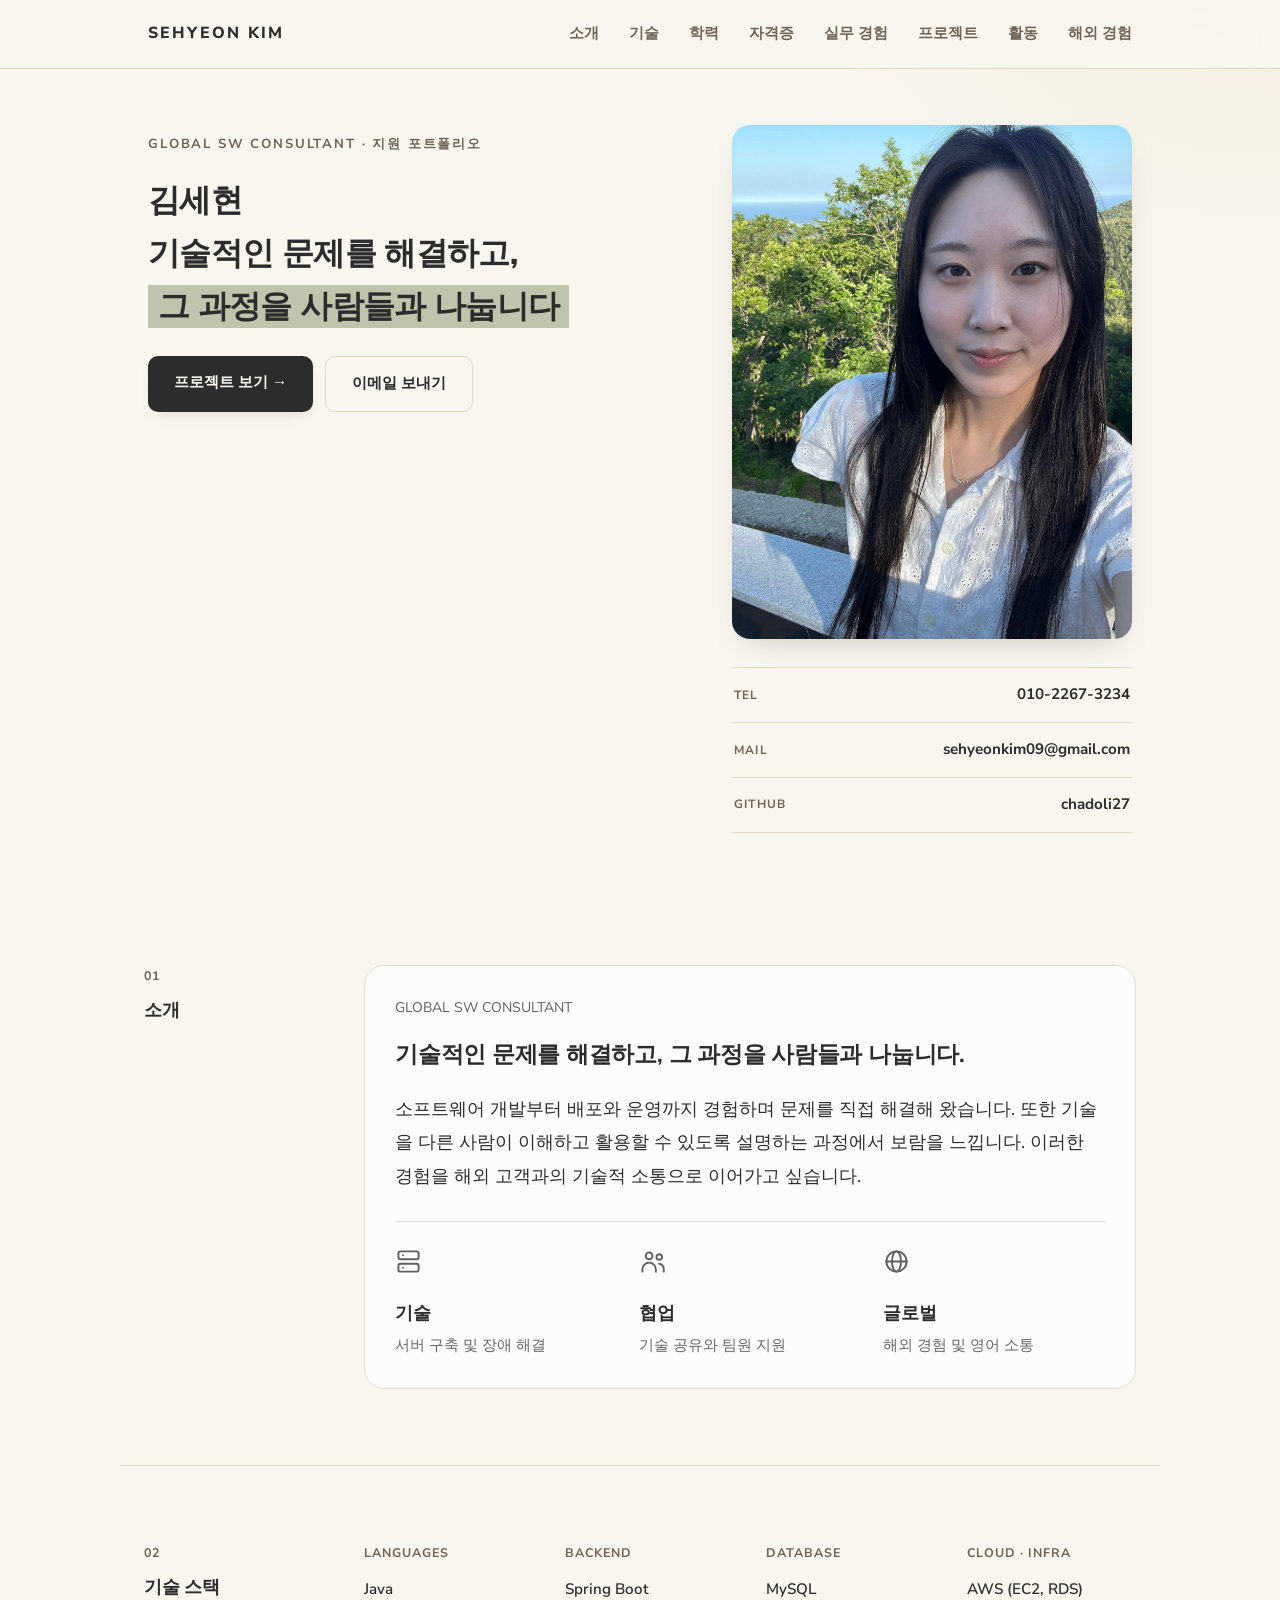
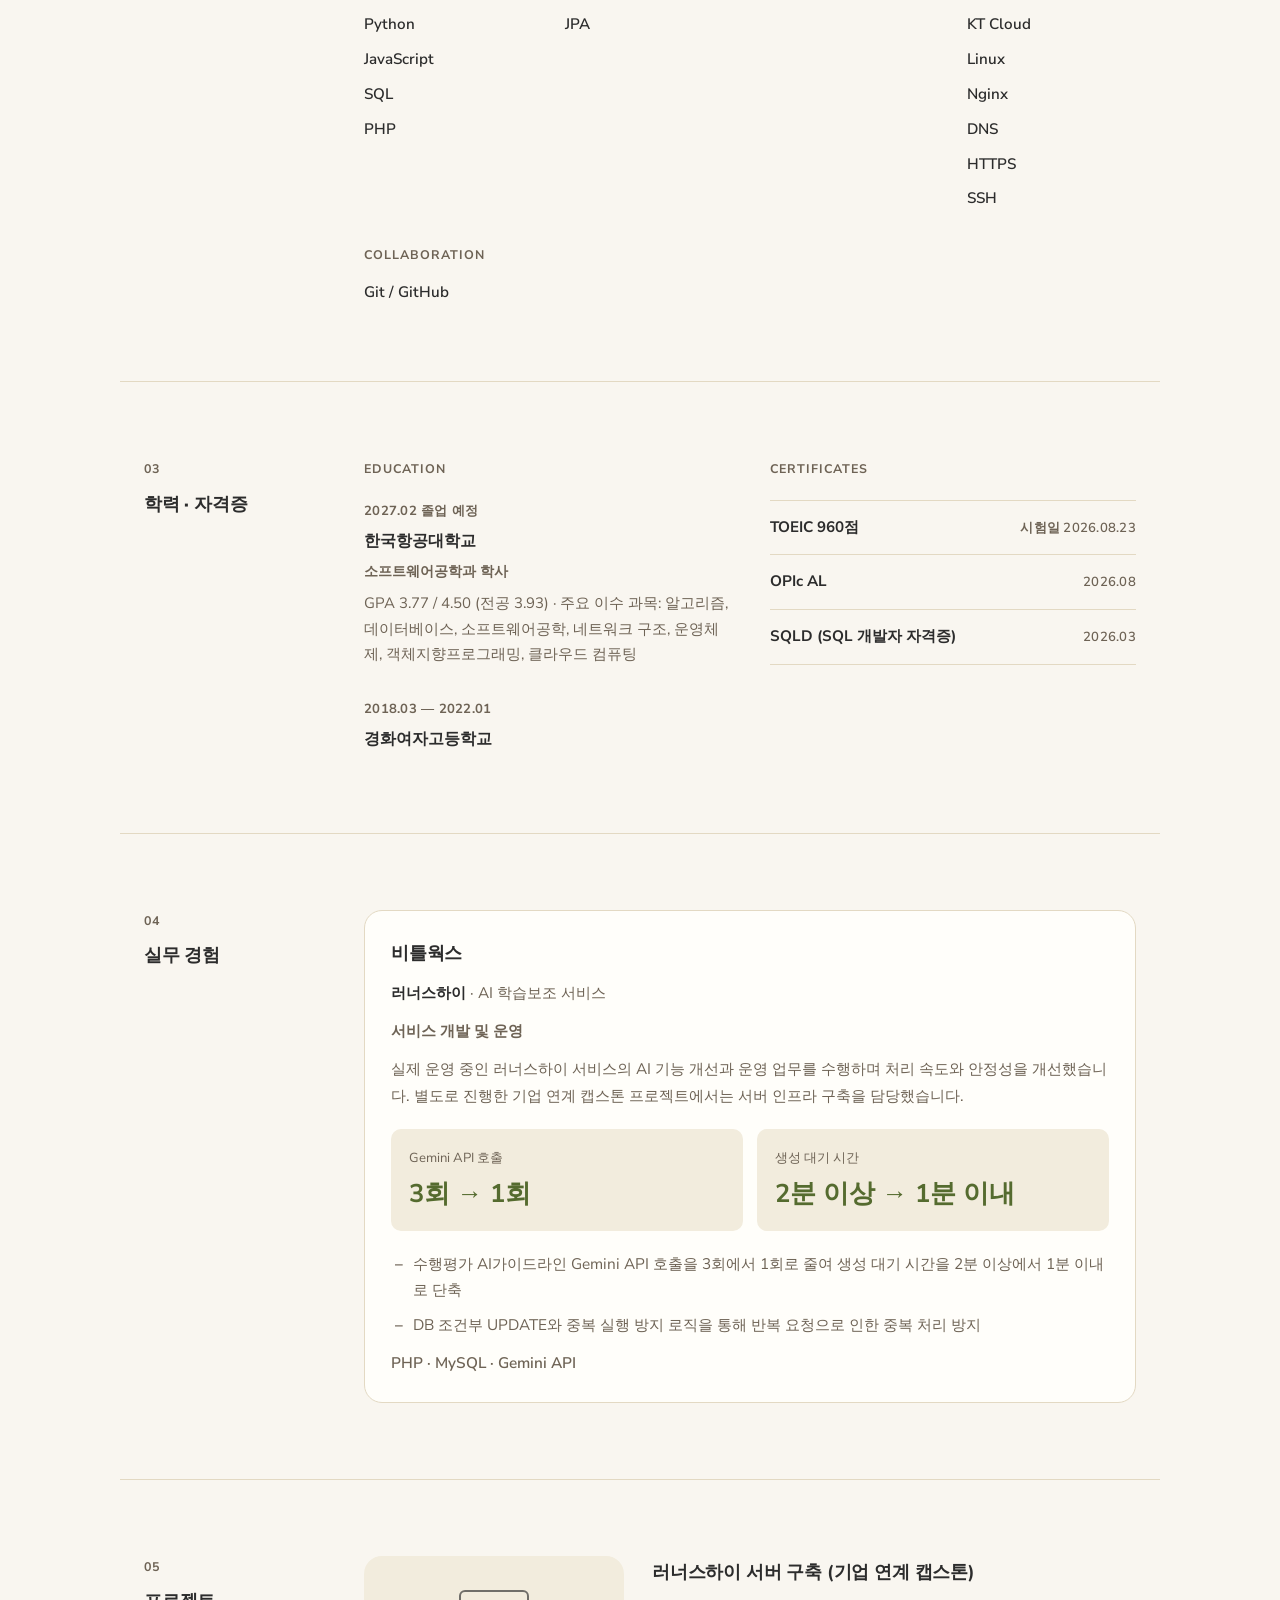
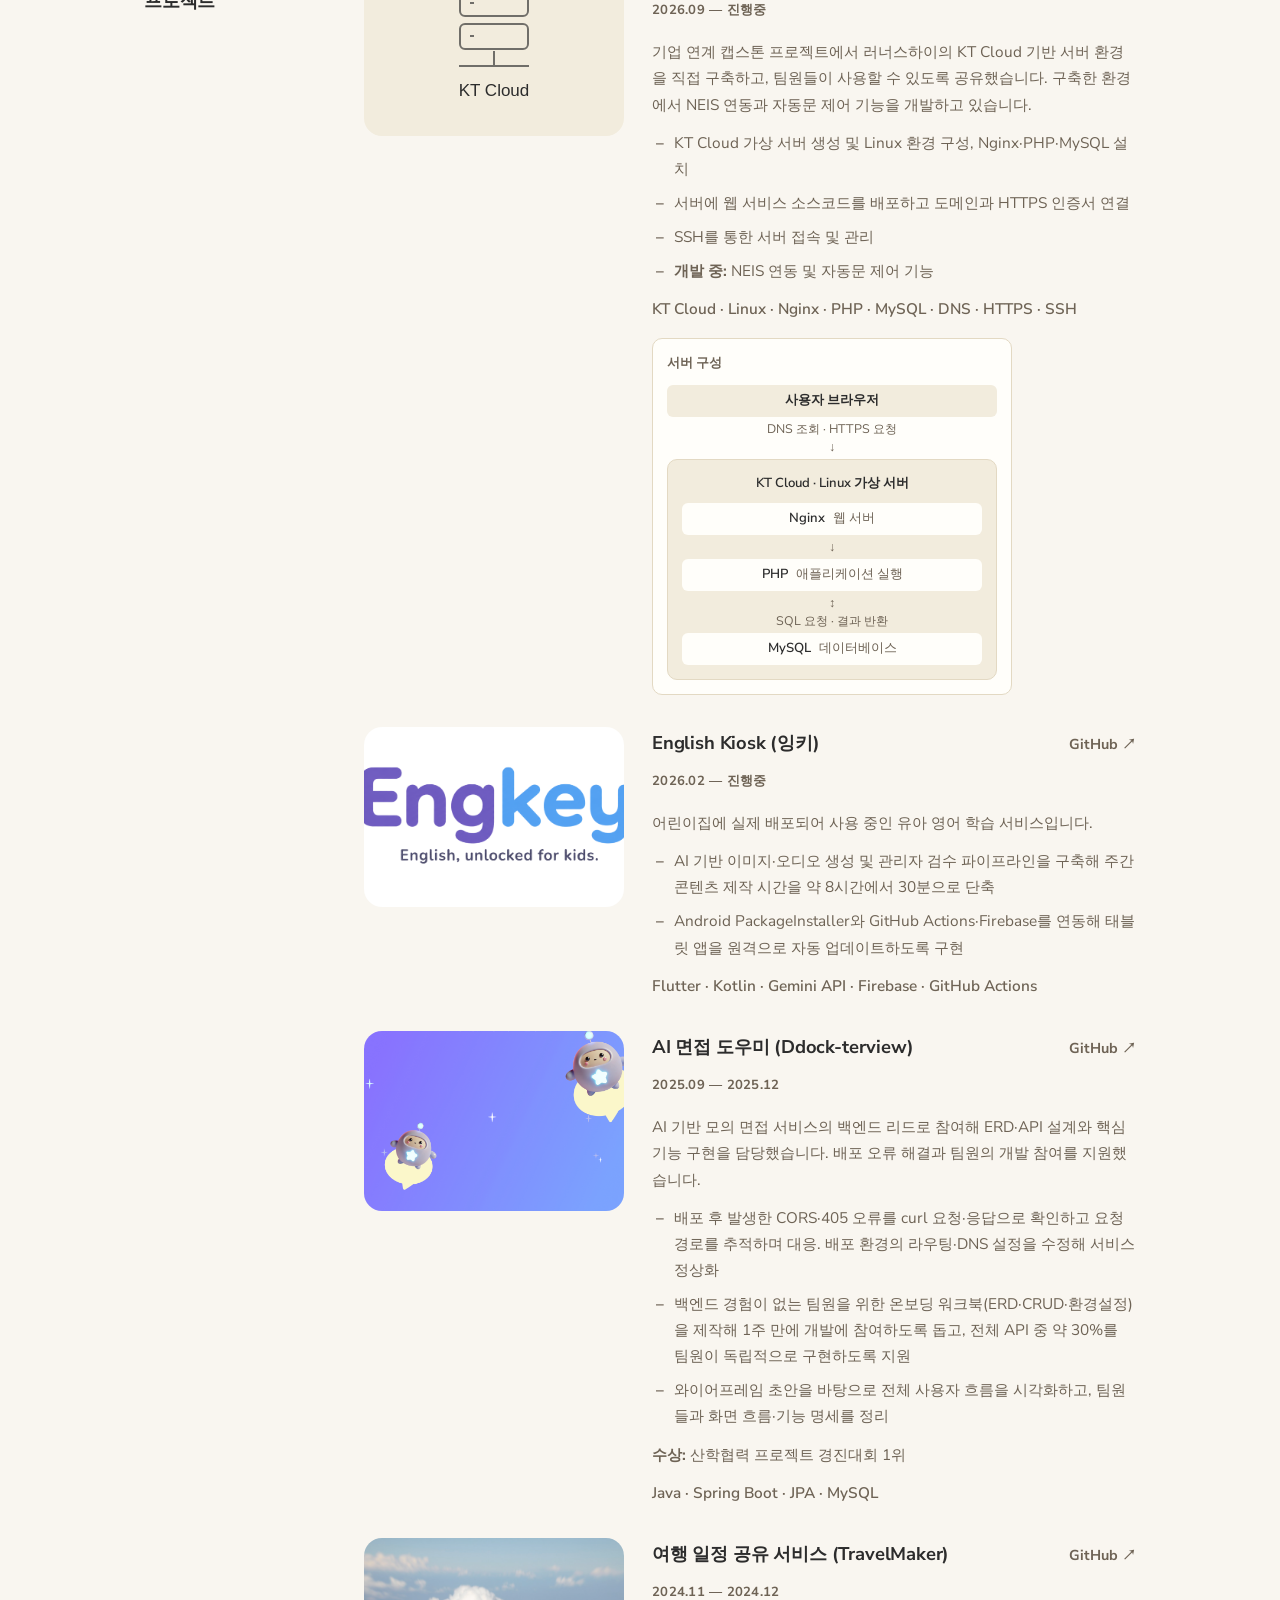
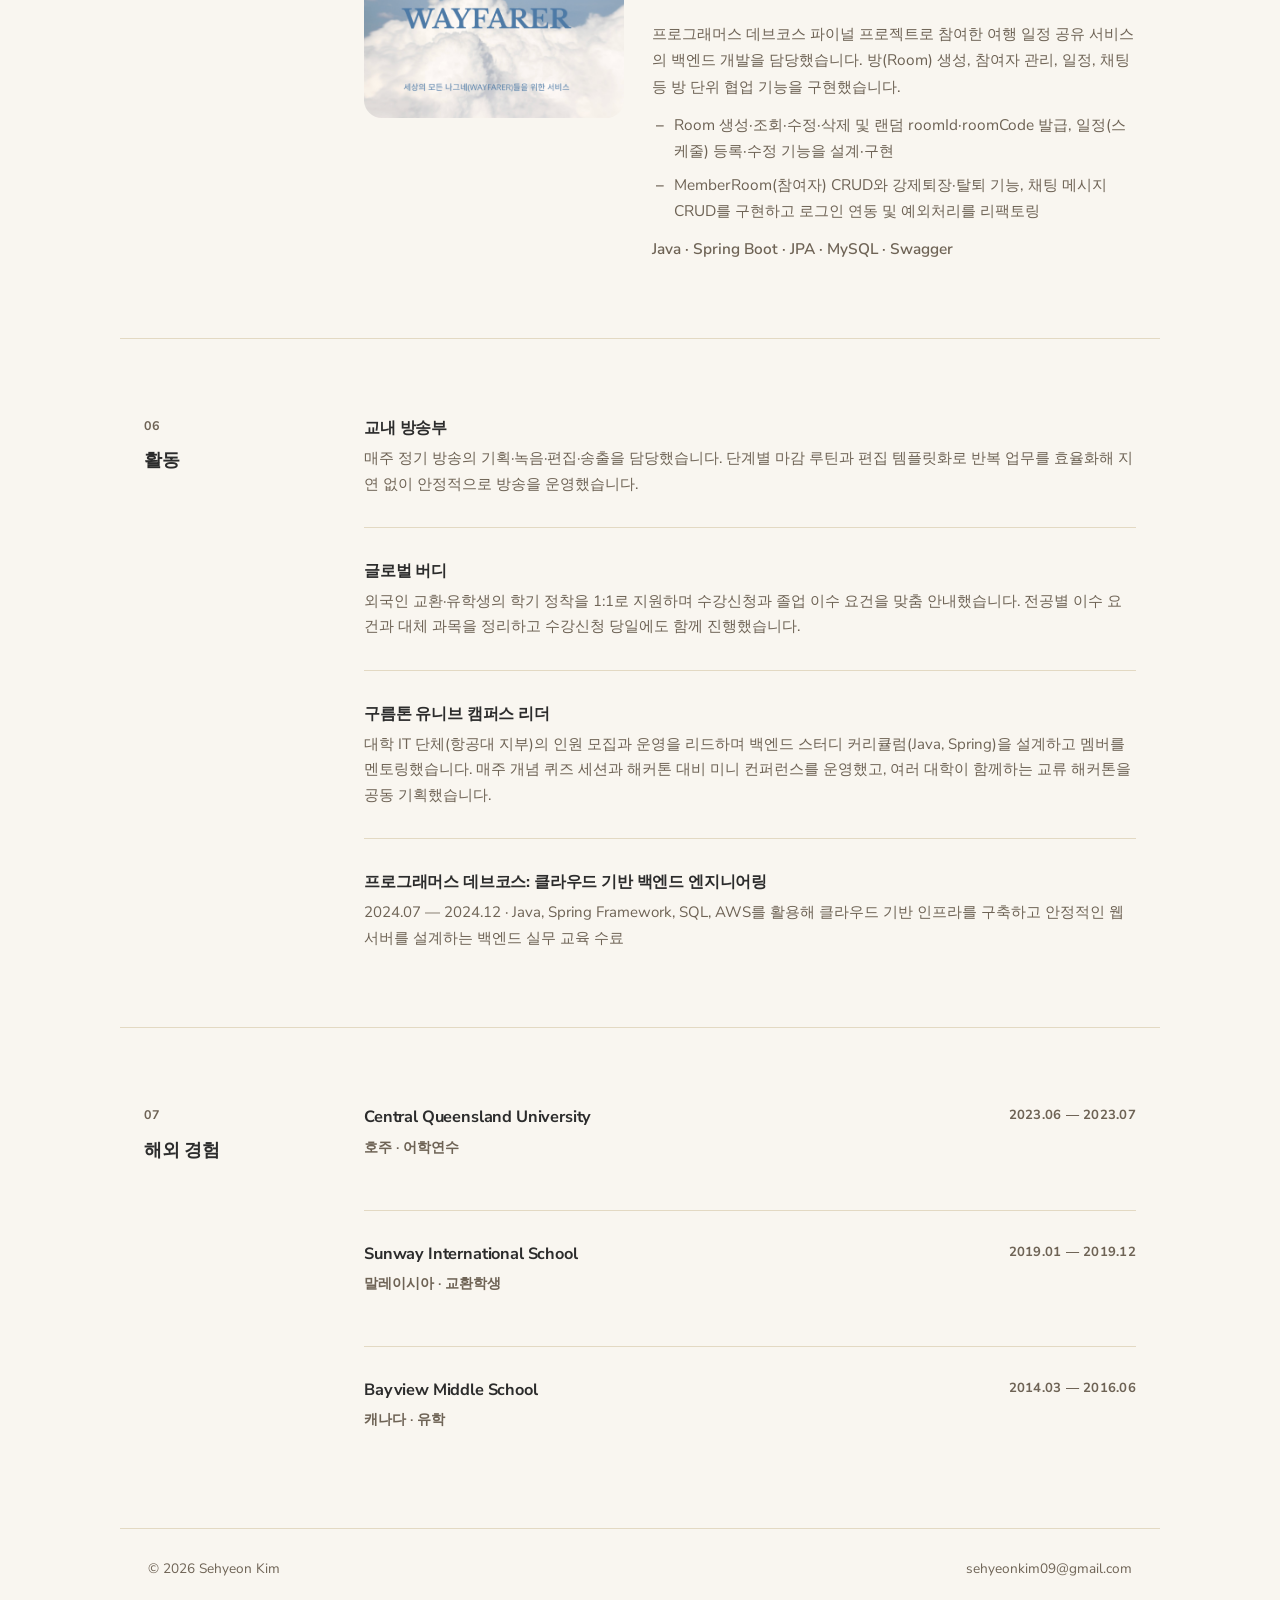
==== commit 97335853: "Group server components and show SQL request response flow" ====
--- a/fasoo.html
+++ b/fasoo.html
@@ -43,12 +43,13 @@
 /* Scoped to the capstone architecture figure. */
 .fasoo-server-flow { margin: 4px 0 0; max-width: 360px; width: 100%; padding: 14px; border: 1px solid var(--border); border-radius: var(--radius-sm); background: var(--card-bg); }
 .fasoo-server-flow figcaption { margin-bottom: 10px; color: var(--text-muted); font-size: .8rem; font-weight: 600; }
-.fasoo-server-flow ol { list-style: none; padding: 0; margin: 0; }
-.fasoo-server-flow li { position: relative; display: flex; flex-wrap: wrap; align-items: center; justify-content: center; gap: 4px 8px; padding: 6px 8px; border-radius: 6px; background: var(--bg-soft); color: var(--text); font-size: .82rem; line-height: 1.5; text-align: center; }
-.fasoo-server-flow li + li { margin-top: 18px; }
-.fasoo-server-flow li + li::before { content: "↓"; position: absolute; top: -18px; left: 50%; transform: translateX(-50%); line-height: 18px; color: var(--text-muted); }
-.fasoo-server-flow li strong { font-weight: 600; }
-.fasoo-server-flow li span { color: var(--text-muted); }
+.fasoo-server-flow .server-node { display: flex; flex-wrap: wrap; align-items: center; justify-content: center; gap: 4px 8px; padding: 6px 8px; border-radius: 6px; background: var(--bg-soft); color: var(--text); font-size: .82rem; line-height: 1.5; text-align: center; }
+.fasoo-server-flow .server-node strong { font-weight: 600; }
+.fasoo-server-flow .server-node span { color: var(--text-muted); }
+.fasoo-server-flow .server-connection { display: flex; flex-direction: column; align-items: center; padding: 3px 0; color: var(--text-muted); font-size: .78rem; line-height: 18px; text-align: center; }
+.fasoo-server-flow .server-environment { padding: 14px; border: 1px solid var(--border); border-radius: var(--radius-sm); background: var(--bg-soft); }
+.fasoo-server-flow .server-environment-title { margin-bottom: 10px; font-size: .82rem; font-weight: 600; line-height: 1.5; text-align: center; color: var(--text); }
+.fasoo-server-flow .server-environment .server-node { background: var(--card-bg); }
 </style>
 </head>
 <body>
@@ -288,14 +289,16 @@
               <p class="project-tags">KT Cloud · Linux · Nginx · PHP · MySQL · DNS · HTTPS · SSH</p>
               <figure class="fasoo-server-flow">
                 <figcaption>서버 구성</figcaption>
-                <ol>
-                  <li><strong>사용자 브라우저</strong></li>
-                  <li><strong>도메인 / HTTPS</strong></li>
-                  <li><strong>KT Cloud</strong><span>Linux 가상 서버</span></li>
-                  <li><strong>Nginx</strong><span>웹 서버</span></li>
-                  <li><strong>PHP</strong><span>애플리케이션 실행</span></li>
-                  <li><strong>MySQL</strong><span>데이터베이스</span></li>
-                </ol>
+                <div class="server-node"><strong>사용자 브라우저</strong></div>
+                <div class="server-connection"><span>DNS 조회 · HTTPS 요청</span><span aria-hidden="true">↓</span></div>
+                <div class="server-environment">
+                  <div class="server-environment-title">KT Cloud · Linux 가상 서버</div>
+                  <div class="server-node"><strong>Nginx</strong><span>웹 서버</span></div>
+                  <div class="server-connection" aria-label="Nginx에서 PHP로 요청 처리">↓</div>
+                  <div class="server-node"><strong>PHP</strong><span>애플리케이션 실행</span></div>
+                  <div class="server-connection"><span aria-label="양방향 연결">↕</span><span>SQL 요청 · 결과 반환</span></div>
+                  <div class="server-node"><strong>MySQL</strong><span>데이터베이스</span></div>
+                </div>
               </figure>
             </div>
           </article>
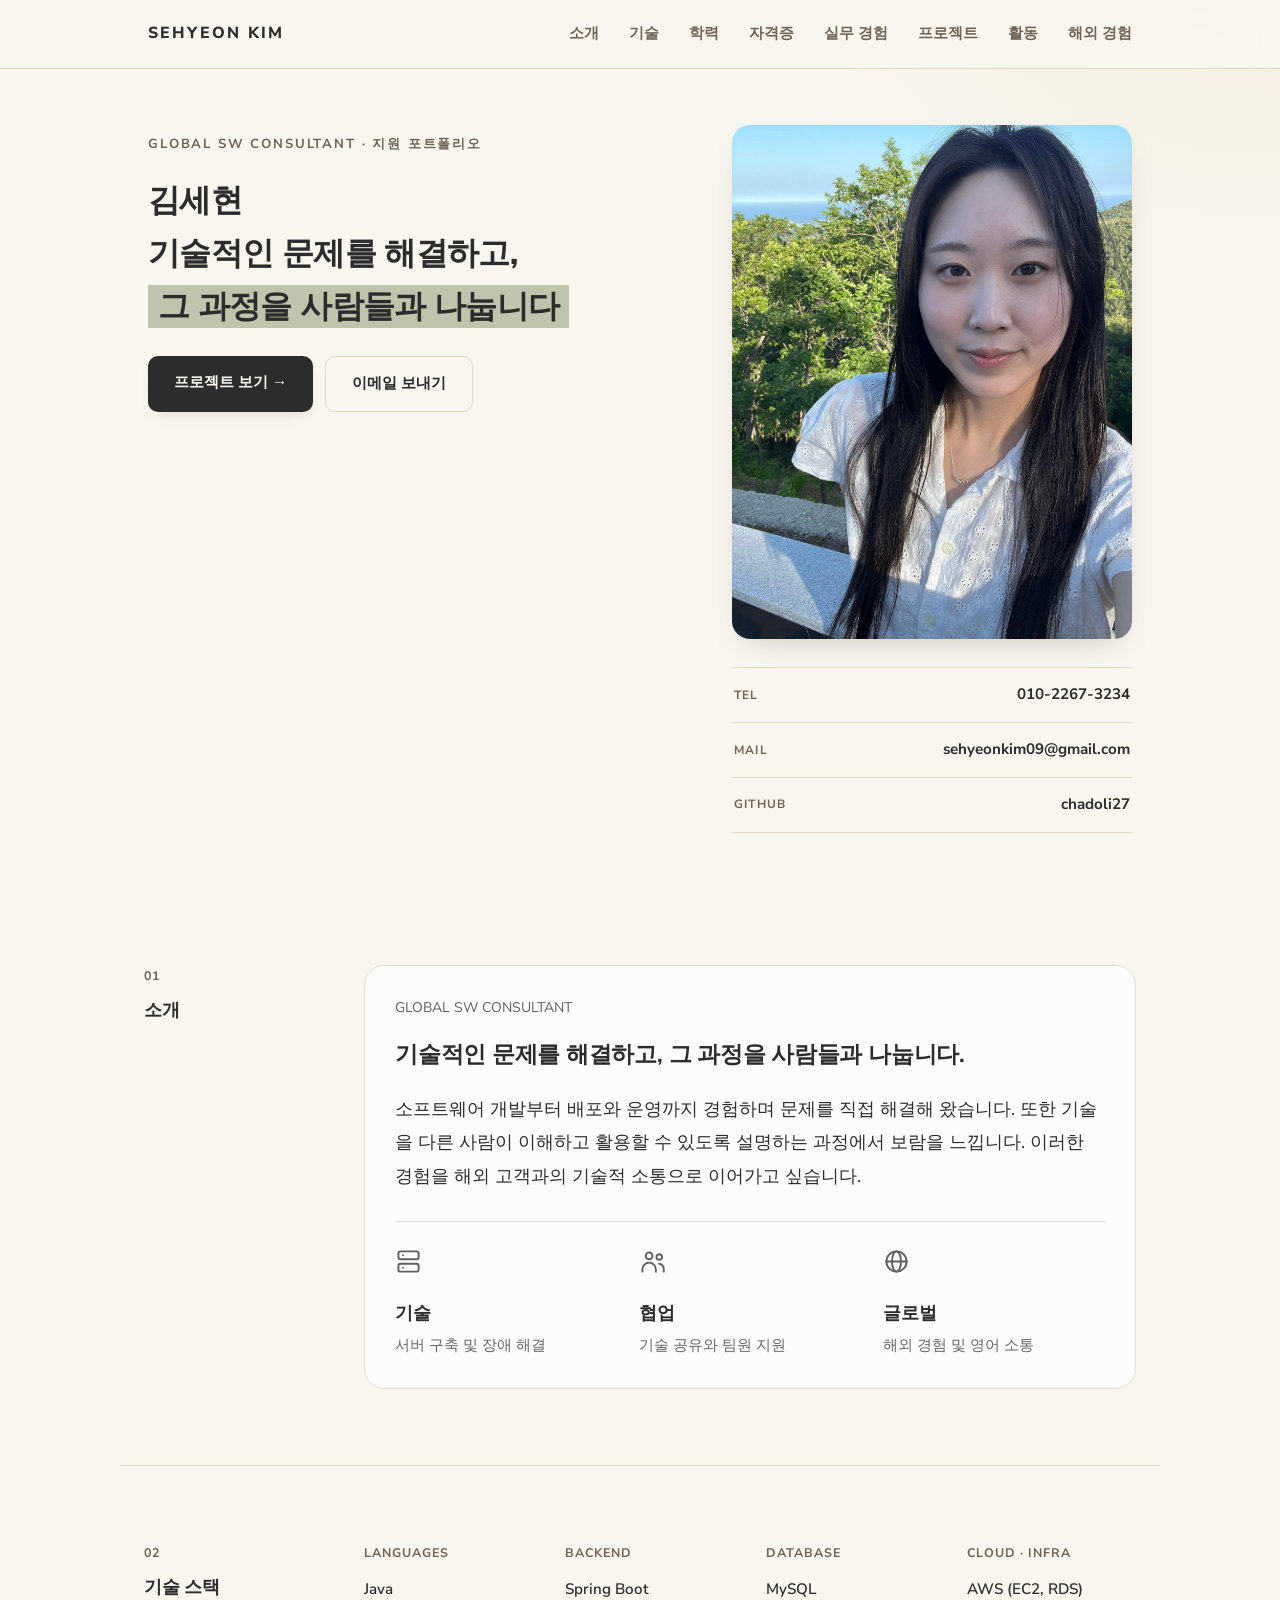
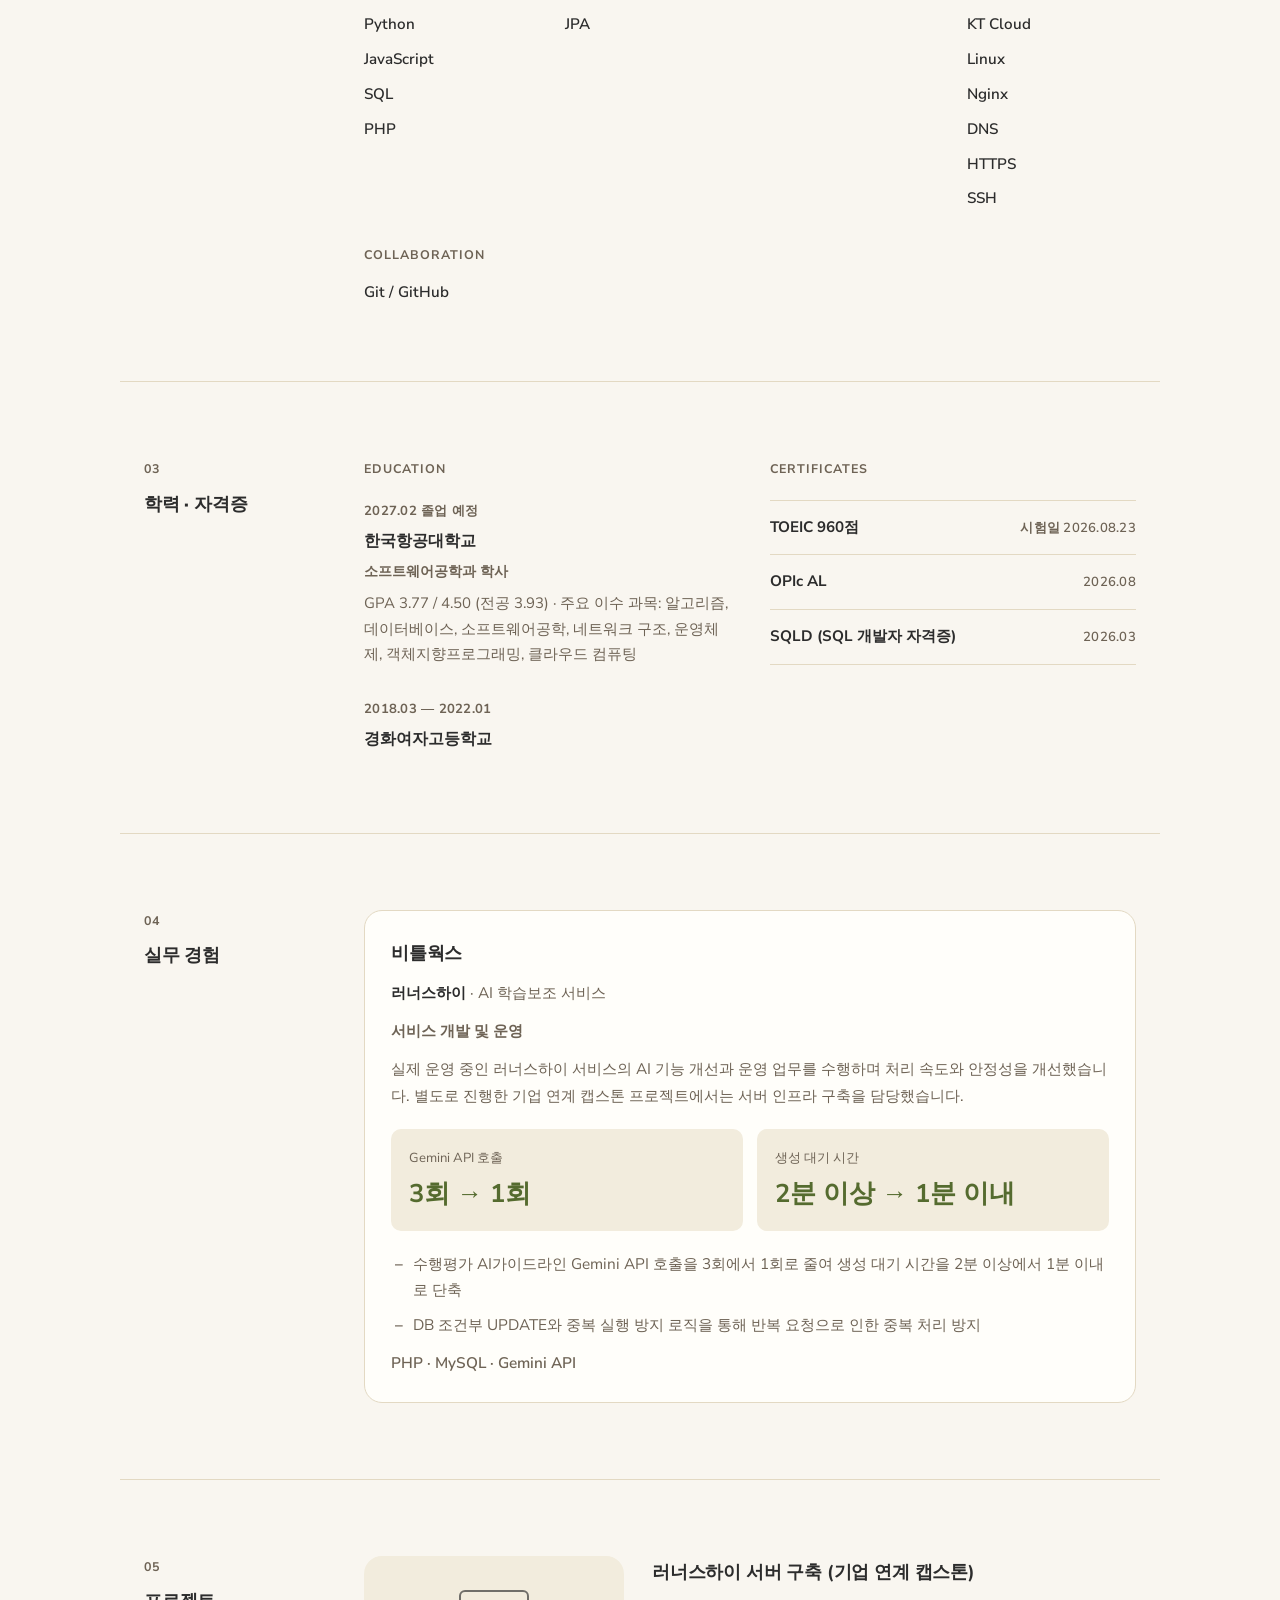
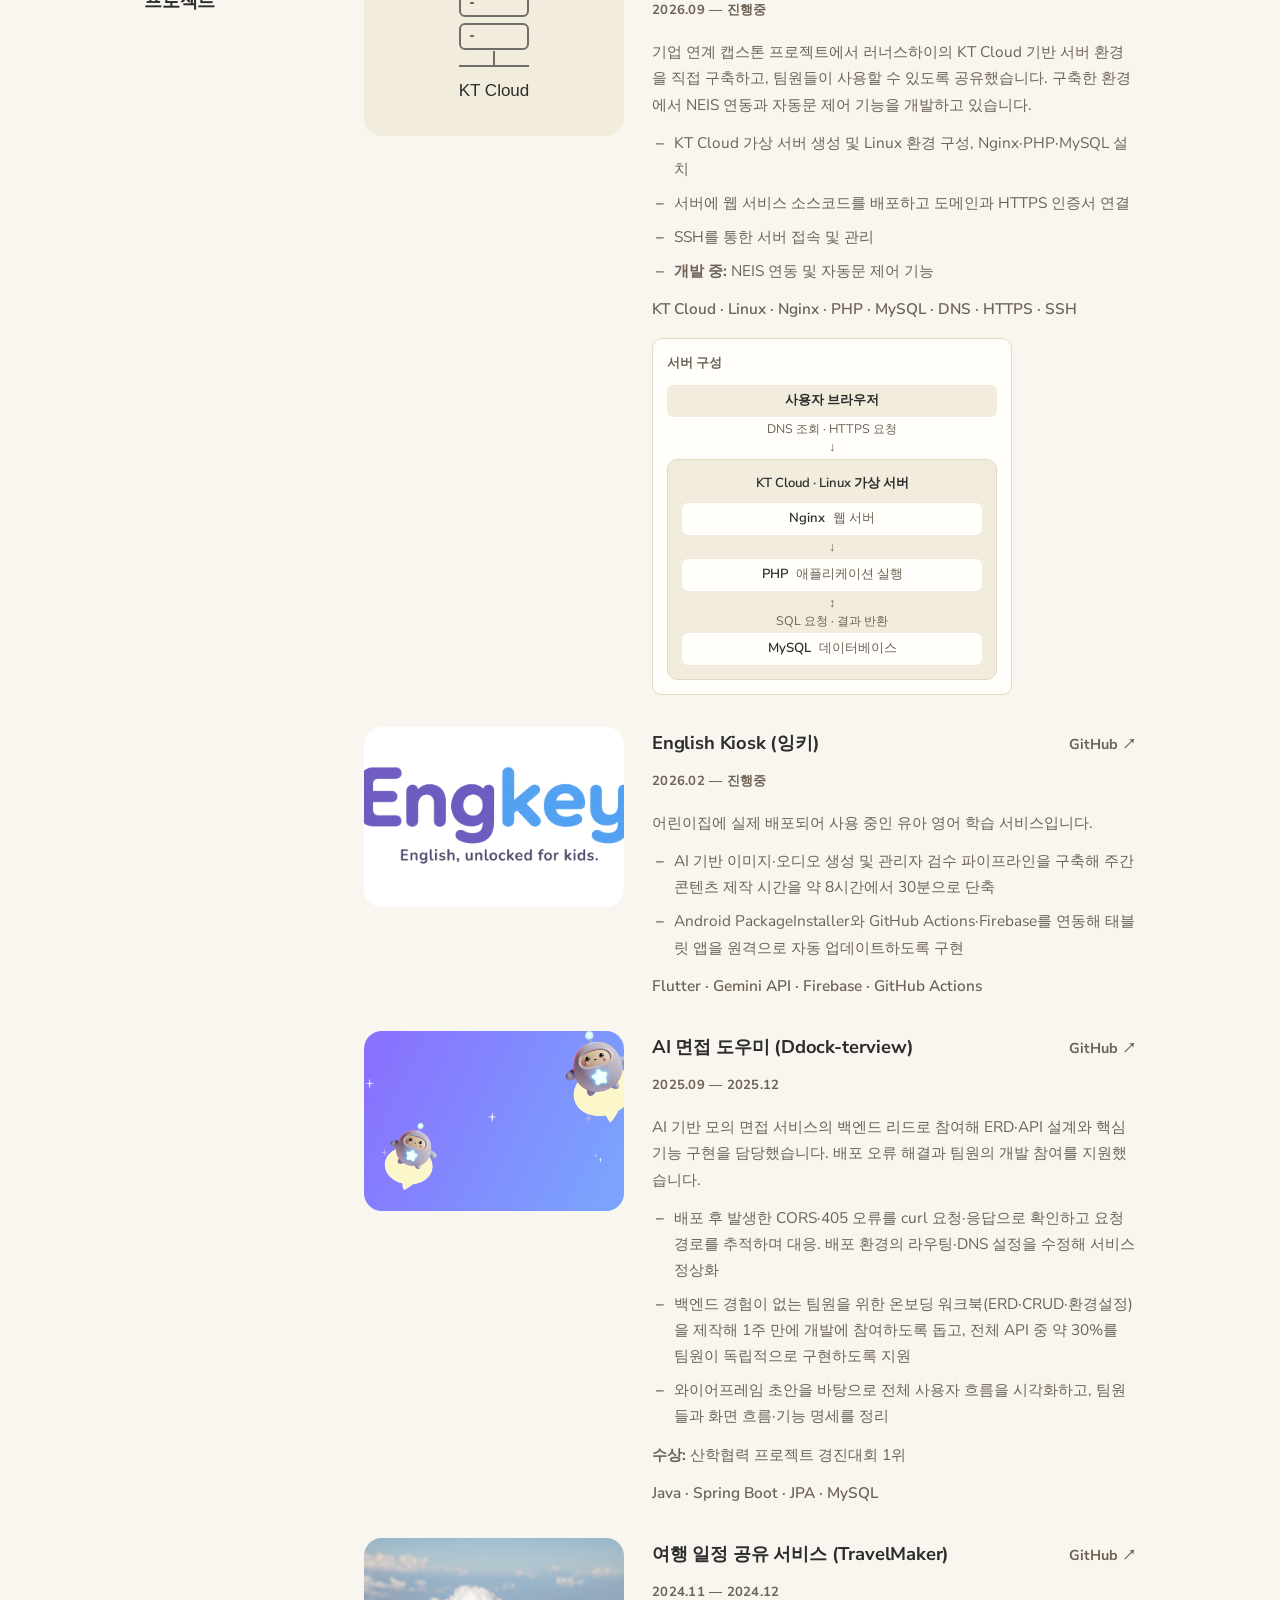
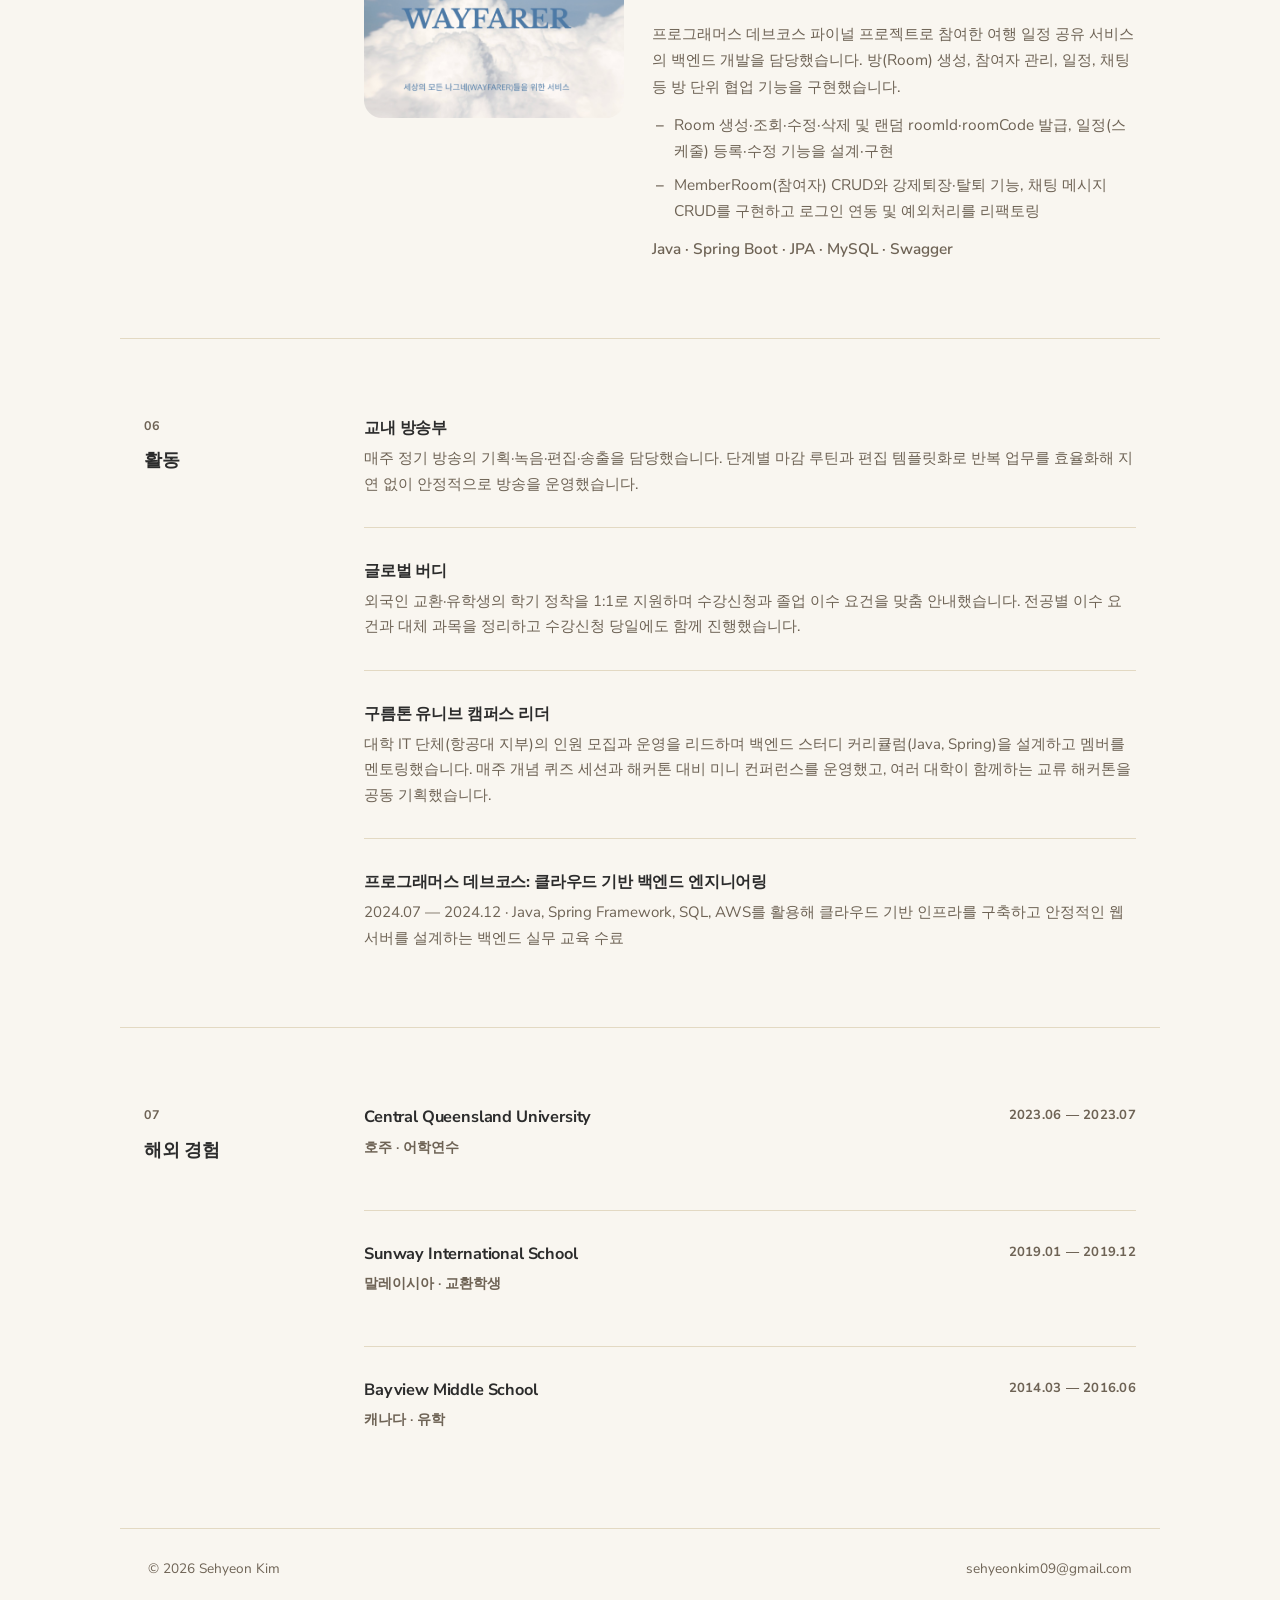
==== commit 9a1ecaa7: "Remove Kotlin from personal Engkey technology stacks" ====
--- a/fasoo.html
+++ b/fasoo.html
@@ -321,7 +321,7 @@
                 <li>AI 기반 이미지·오디오 생성 및 관리자 검수 파이프라인을 구축해 주간 콘텐츠 제작 시간을 약 8시간에서 30분으로 단축</li>
                 <li>Android PackageInstaller와 GitHub Actions·Firebase를 연동해 태블릿 앱을 원격으로 자동 업데이트하도록 구현</li>
               </ul>
-              <p class="project-tags">Flutter · Kotlin · Gemini API · Firebase · GitHub Actions</p>
+              <p class="project-tags">Flutter · Gemini API · Firebase · GitHub Actions</p>
             </div>
           </article>
 
--- a/css/style.css
+++ b/css/style.css
@@ -610,3 +610,12 @@
 
   .site-footer { padding: 24px 20px; }
 }
+
+/* Explicit per-project stack labels and wrapping technology tags. */
+.project-stack { margin-top: 4px; }
+.project-stack h4 { margin: 0 0 8px; font-size: .8rem; color: var(--text-muted); }
+.project-stack-tags { display: flex; flex-wrap: wrap; gap: 7px; list-style: none; margin: 0; padding: 0; }
+.project-stack-tags li { padding: 4px 10px; border: 1px solid var(--border); border-radius: 6px; background: var(--bg-soft); font-size: .8rem; font-weight: 600; line-height: 1.5; }
+
+.radio-thumb { height: auto; aspect-ratio: 1; align-self: flex-start; }
+.radio-thumb img { object-fit: contain; }
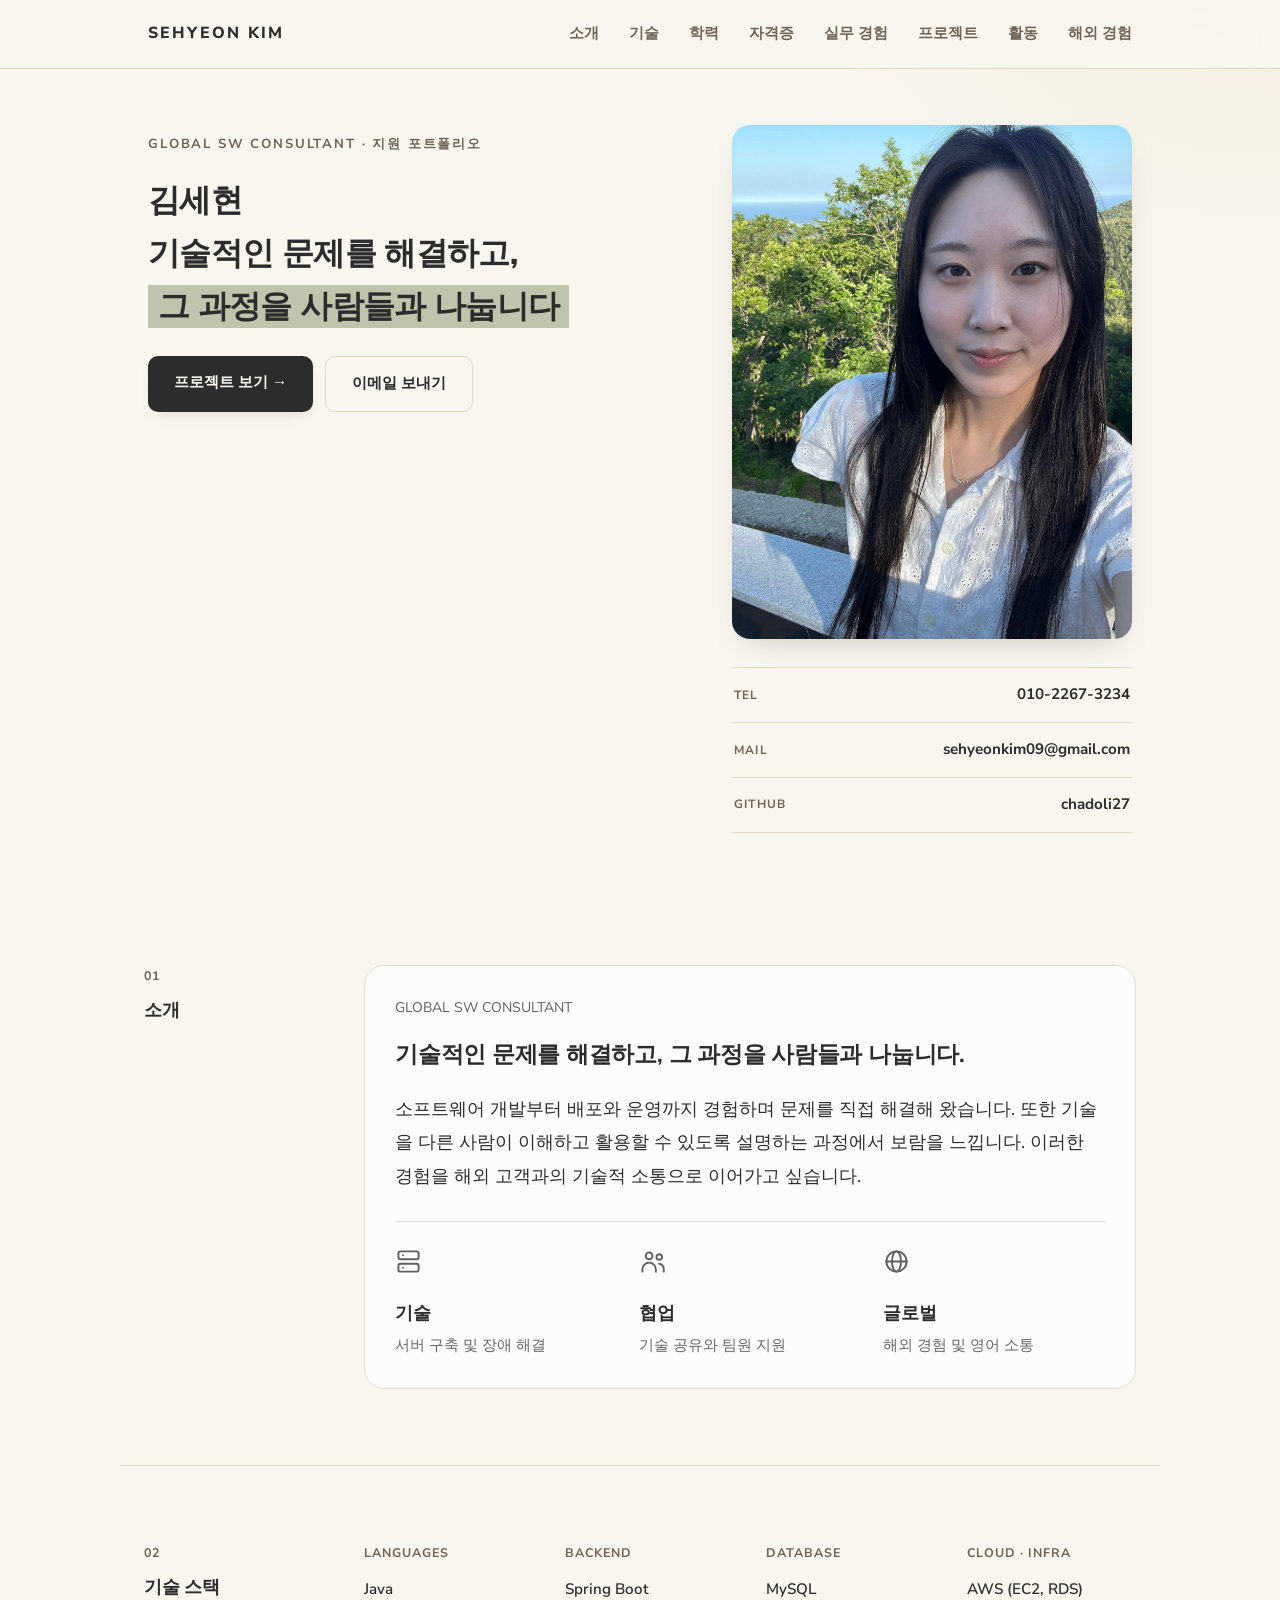
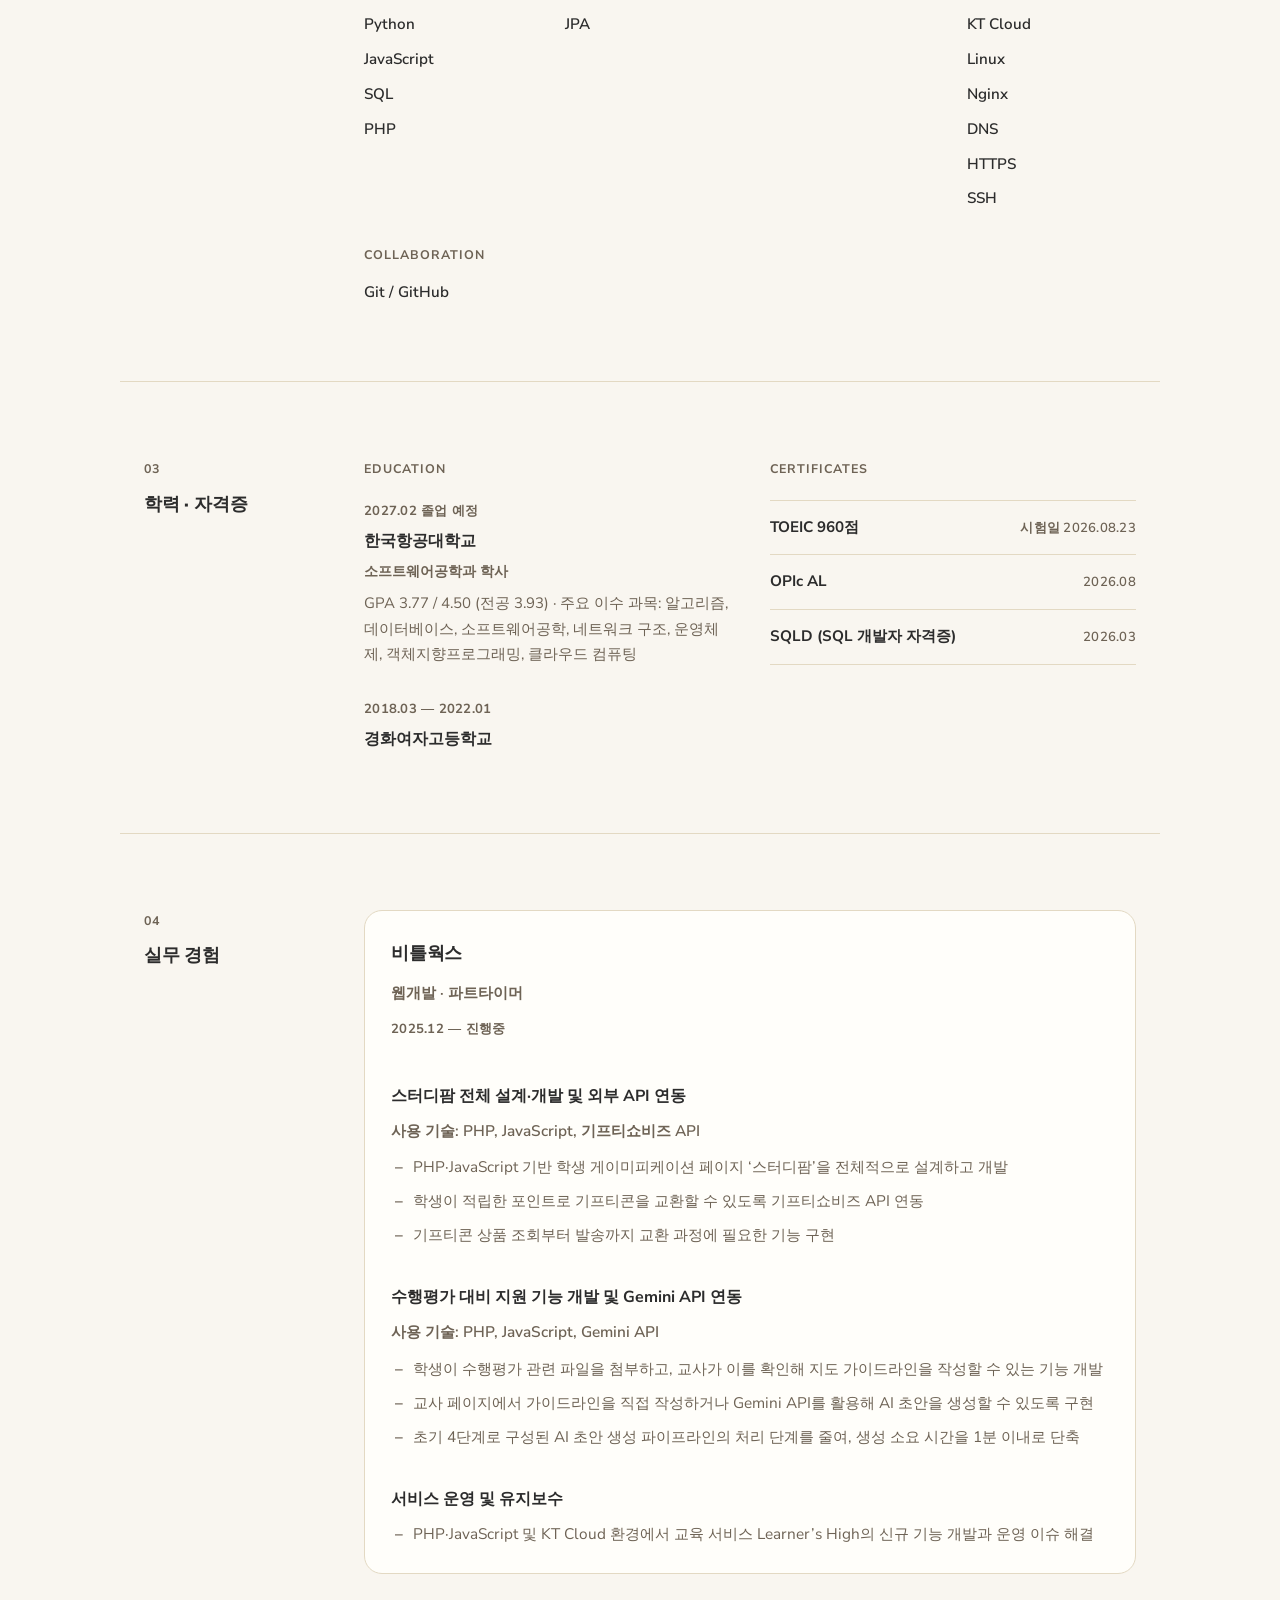
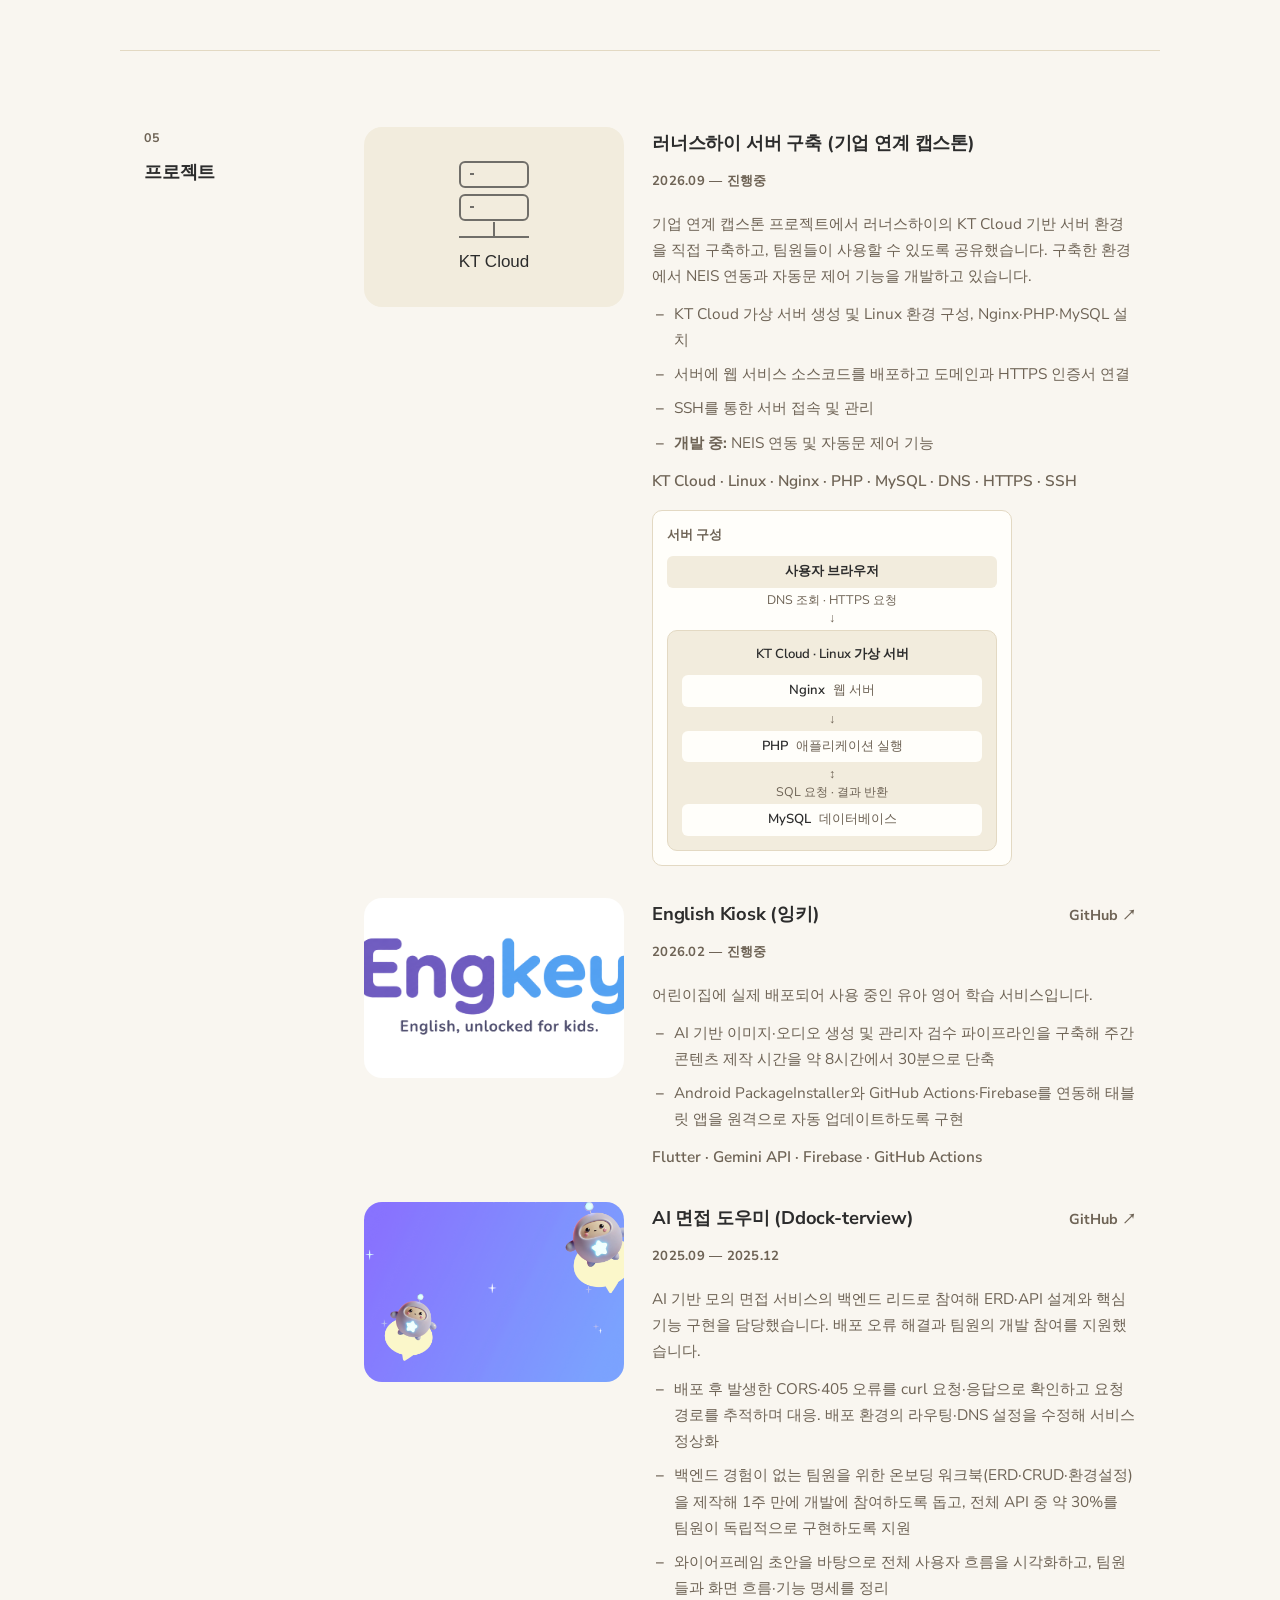
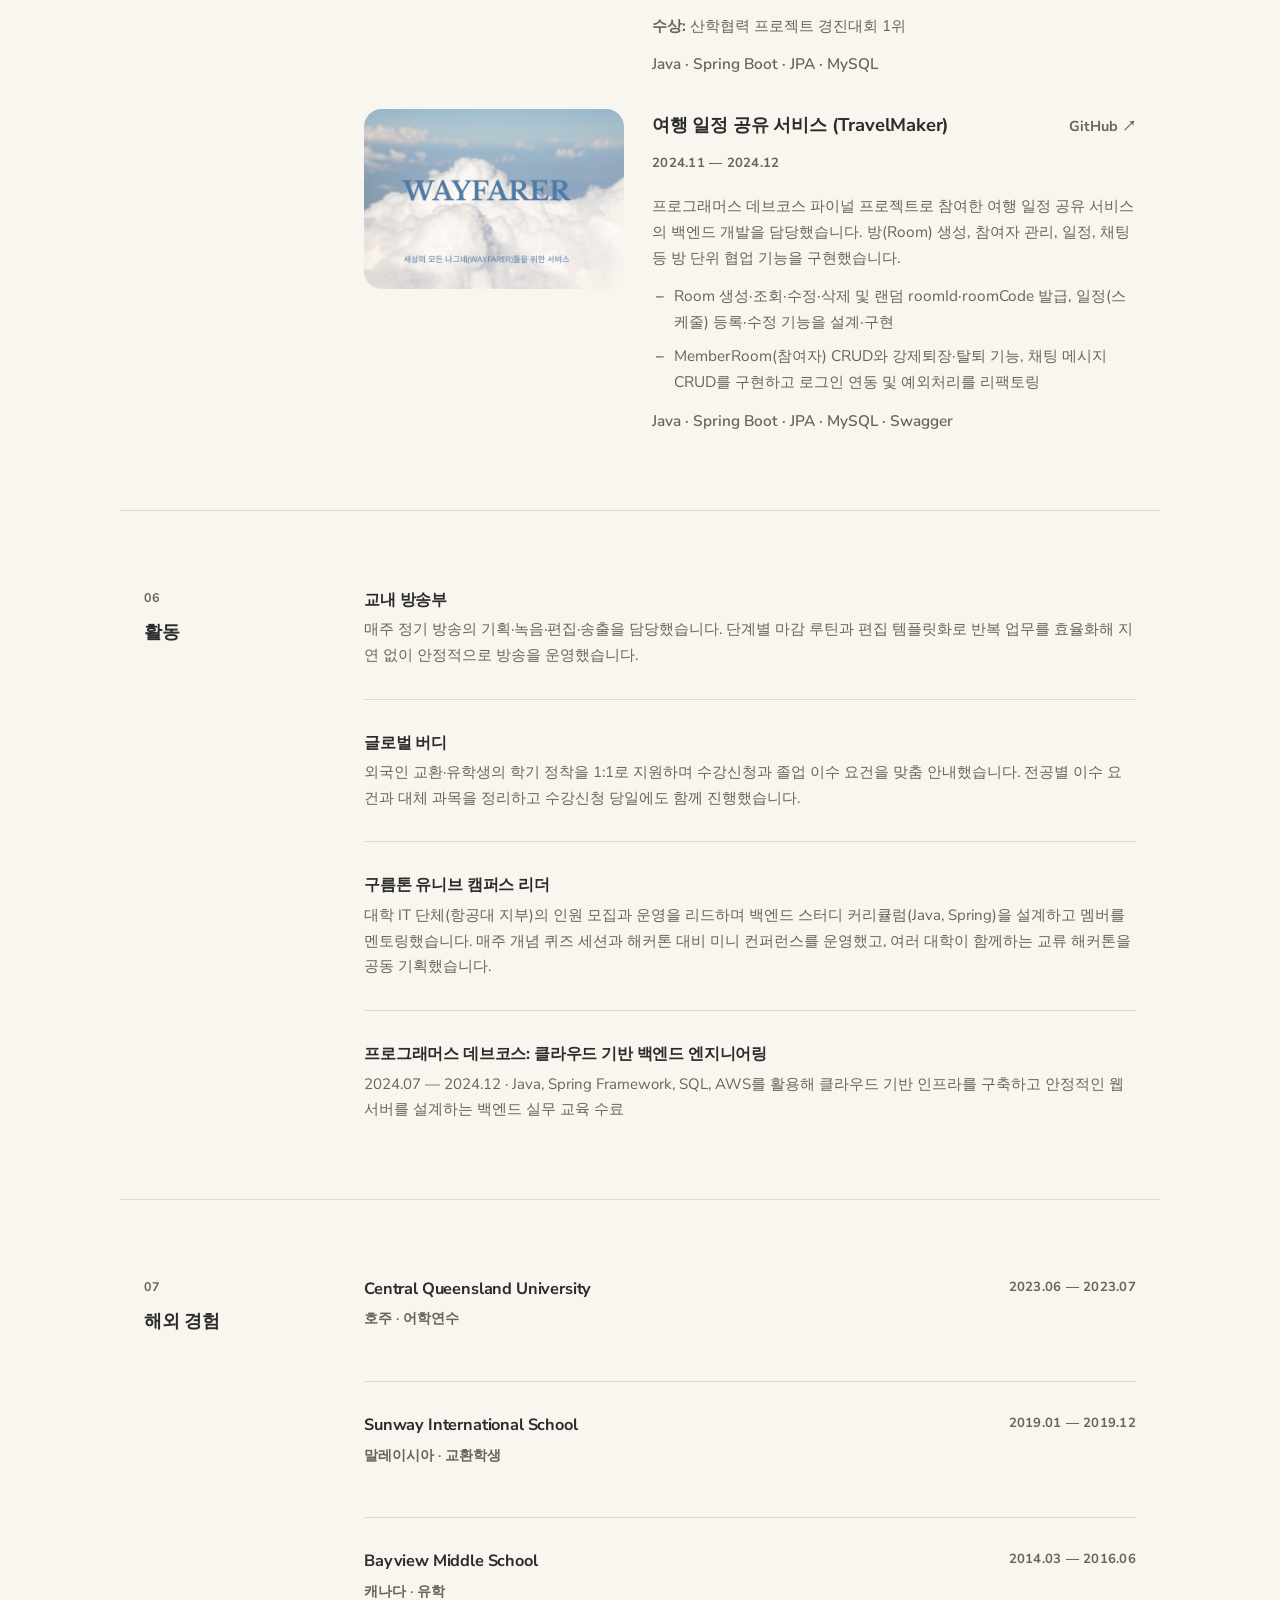
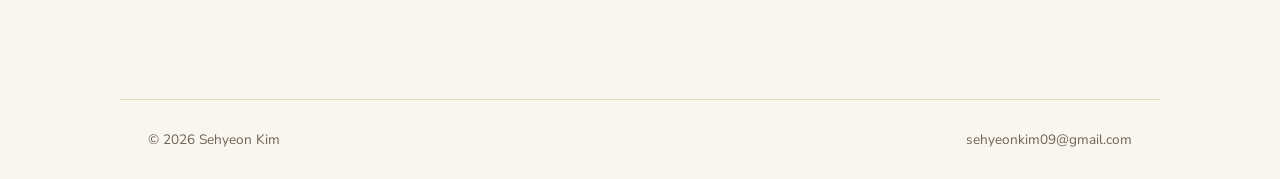
==== commit abcfa365: "Align portfolio experience with approved resume content" ====
--- a/fasoo.html
+++ b/fasoo.html
@@ -9,7 +9,7 @@
 <link rel="preconnect" href="https://fonts.googleapis.com">
 <link rel="preconnect" href="https://fonts.gstatic.com" crossorigin>
 <link href="https://fonts.googleapis.com/css2?family=Fraunces:opsz,wght@9..144,400;9..144,500;9..144,600;9..144,700&family=Nunito+Sans:opsz,wght@6..12,400;6..12,600;6..12,700;6..12,800&display=swap" rel="stylesheet">
-<link rel="stylesheet" href="css/style.css">
+<link rel="stylesheet" href="css/style.css?v=20261106-career">
 <style>
 .hero h1.fasoo-headline { font-size: clamp(1.45rem, 2.5vw, 2rem); line-height: 1.65; word-break: keep-all; }
 .fasoo-intro-card { border: 1px solid #dededb; border-radius: 20px; padding: 30px; background: #fcfcfb; }
@@ -237,18 +237,32 @@
         <article class="project-card experience-card">
           <div class="project-body">
             <div class="project-head"><h3>비틀웍스</h3></div>
-            <p class="experience-service"><strong>러너스하이</strong> · AI 학습보조 서비스</p>
-            <p class="item-role">서비스 개발 및 운영</p>
-            <p>실제 운영 중인 러너스하이 서비스의 AI 기능 개선과 운영 업무를 수행하며 처리 속도와 안정성을 개선했습니다. 별도로 진행한 기업 연계 캡스톤 프로젝트에서는 서버 인프라 구축을 담당했습니다.</p>
-            <div class="experience-metrics">
-              <div><span>Gemini API 호출</span><strong>3회 → 1회</strong></div>
-              <div><span>생성 대기 시간</span><strong>2분 이상 → 1분 이내</strong></div>
-            </div>
-            <ul class="detail-list">
-              <li>수행평가 AI가이드라인 Gemini API 호출을 3회에서 1회로 줄여 생성 대기 시간을 2분 이상에서 1분 이내로 단축</li>
-              <li>DB 조건부 UPDATE와 중복 실행 방지 로직을 통해 반복 요청으로 인한 중복 처리 방지</li>
-            </ul>
-            <p class="project-tags">PHP · MySQL · Gemini API</p>
+            <p class="item-role">웹개발 · 파트타이머</p>
+            <span class="item-date">2025.12 — 진행중</span>
+            <div class="career-project">
+              <h4>스터디팜 전체 설계·개발 및 외부 API 연동</h4>
+              <p class="project-tags">사용 기술: PHP, JavaScript, 기프티쇼비즈 API</p>
+              <ul class="detail-list">
+                <li>PHP·JavaScript 기반 학생 게이미피케이션 페이지 ‘스터디팜’을 전체적으로 설계하고 개발</li>
+                <li>학생이 적립한 포인트로 기프티콘을 교환할 수 있도록 기프티쇼비즈 API 연동</li>
+                <li>기프티콘 상품 조회부터 발송까지 교환 과정에 필요한 기능 구현</li>
+              </ul>
+            </div>
+            <div class="career-project">
+              <h4>수행평가 대비 지원 기능 개발 및 Gemini API 연동</h4>
+              <p class="project-tags">사용 기술: PHP, JavaScript, Gemini API</p>
+              <ul class="detail-list">
+                <li>학생이 수행평가 관련 파일을 첨부하고, 교사가 이를 확인해 지도 가이드라인을 작성할 수 있는 기능 개발</li>
+                <li>교사 페이지에서 가이드라인을 직접 작성하거나 Gemini API를 활용해 AI 초안을 생성할 수 있도록 구현</li>
+                <li>초기 4단계로 구성된 AI 초안 생성 파이프라인의 처리 단계를 줄여, 생성 소요 시간을 1분 이내로 단축</li>
+              </ul>
+            </div>
+            <div class="career-project">
+              <h4>서비스 운영 및 유지보수</h4>
+              <ul class="detail-list">
+                <li>PHP·JavaScript 및 KT Cloud 환경에서 교육 서비스 Learner’s High의 신규 기능 개발과 운영 이슈 해결</li>
+              </ul>
+            </div>
           </div>
         </article>
       </div>
--- a/css/style.css
+++ b/css/style.css
@@ -619,3 +619,7 @@
 
 .radio-thumb { height: auto; aspect-ratio: 1; align-self: flex-start; }
 .radio-thumb img { object-fit: contain; }
+
+.career-project { margin-top: 24px; }
+.career-project h4 { margin: 0 0 8px; font-size: 1rem; }
+.career-project .project-tags { margin: 0 0 10px; }
